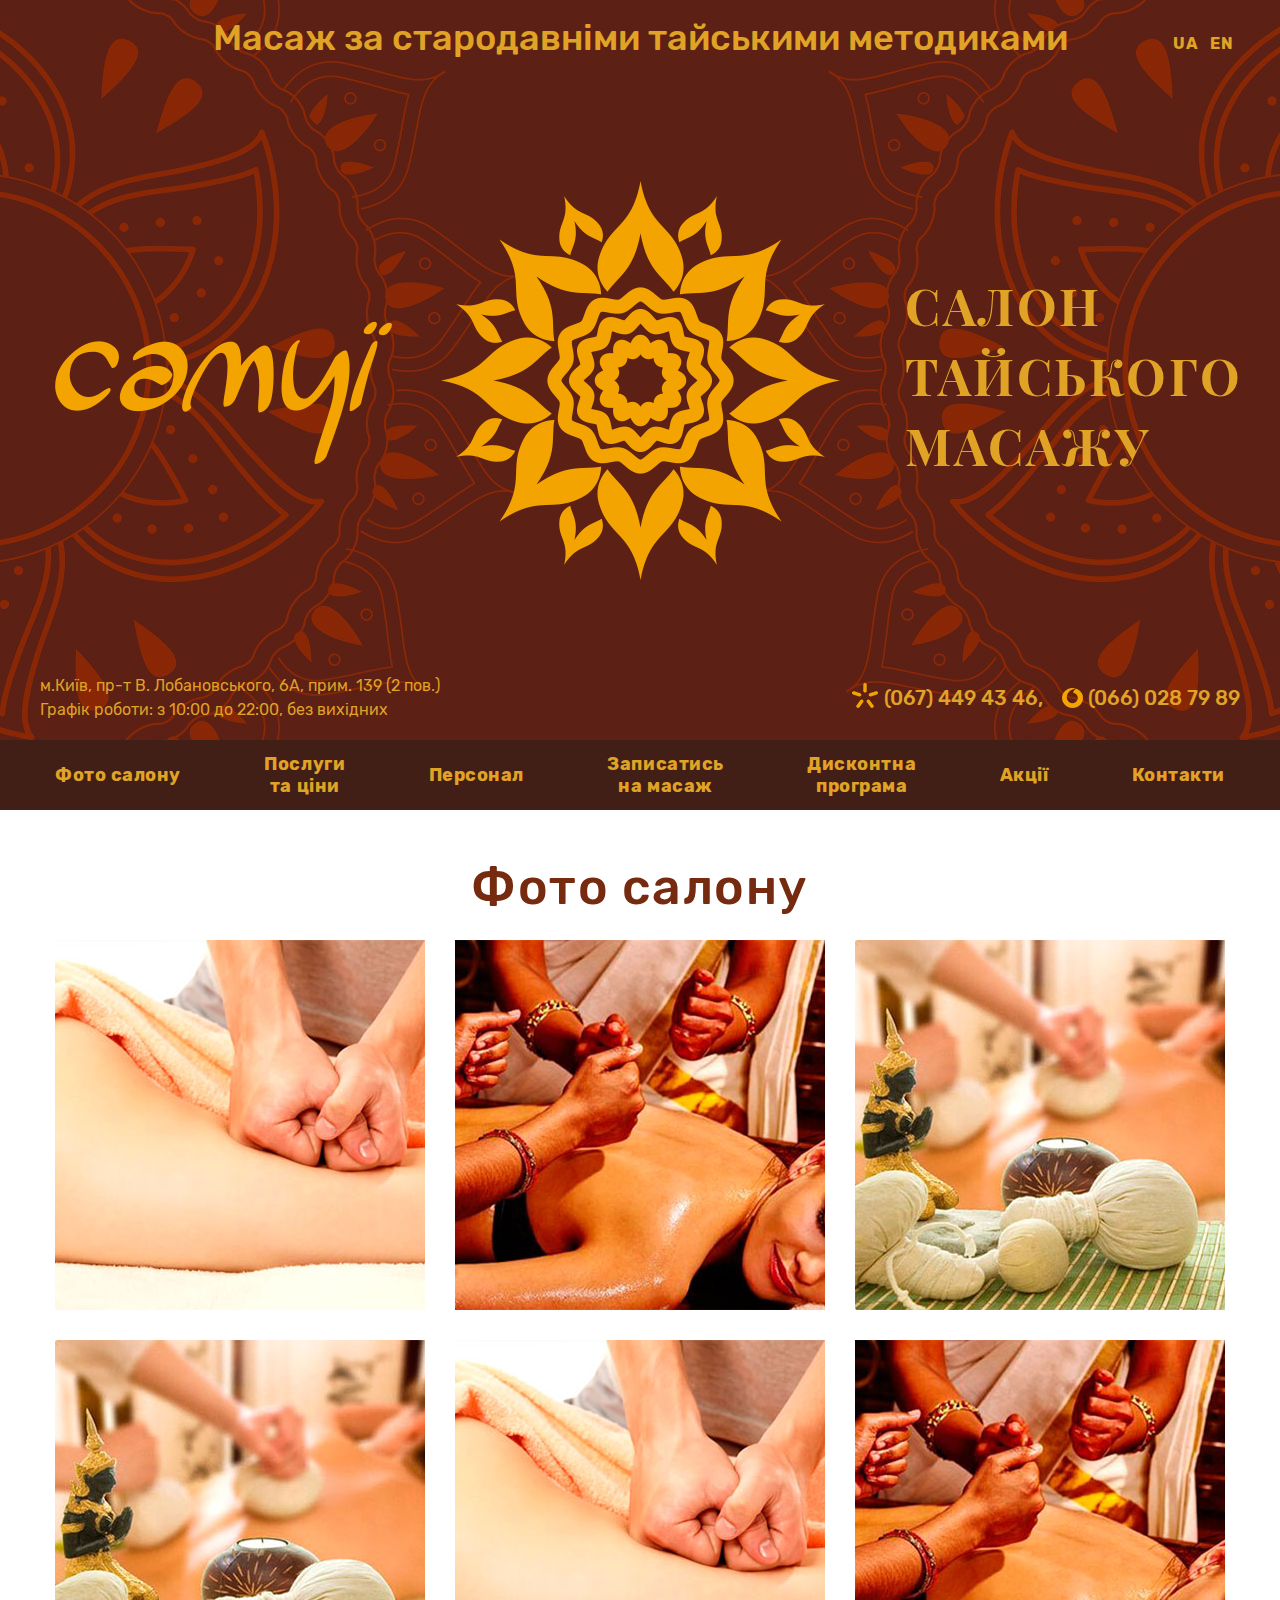
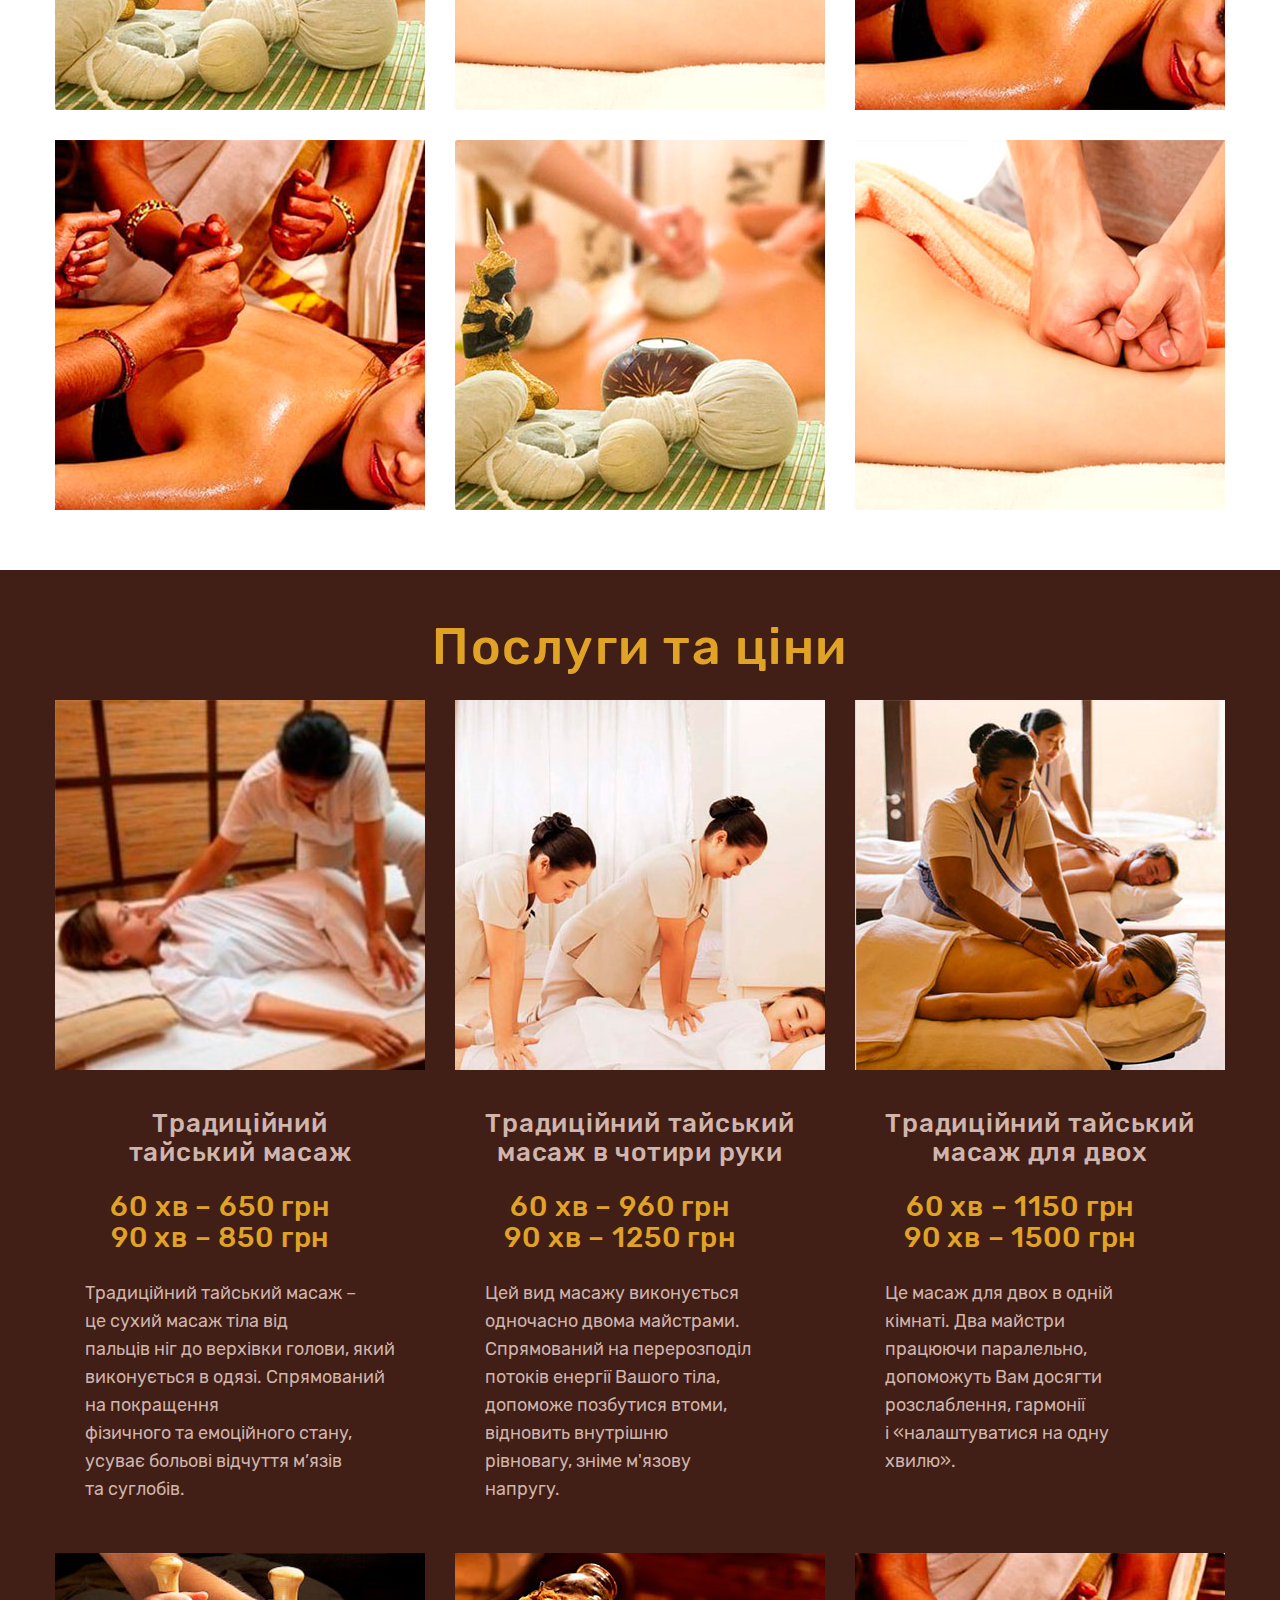
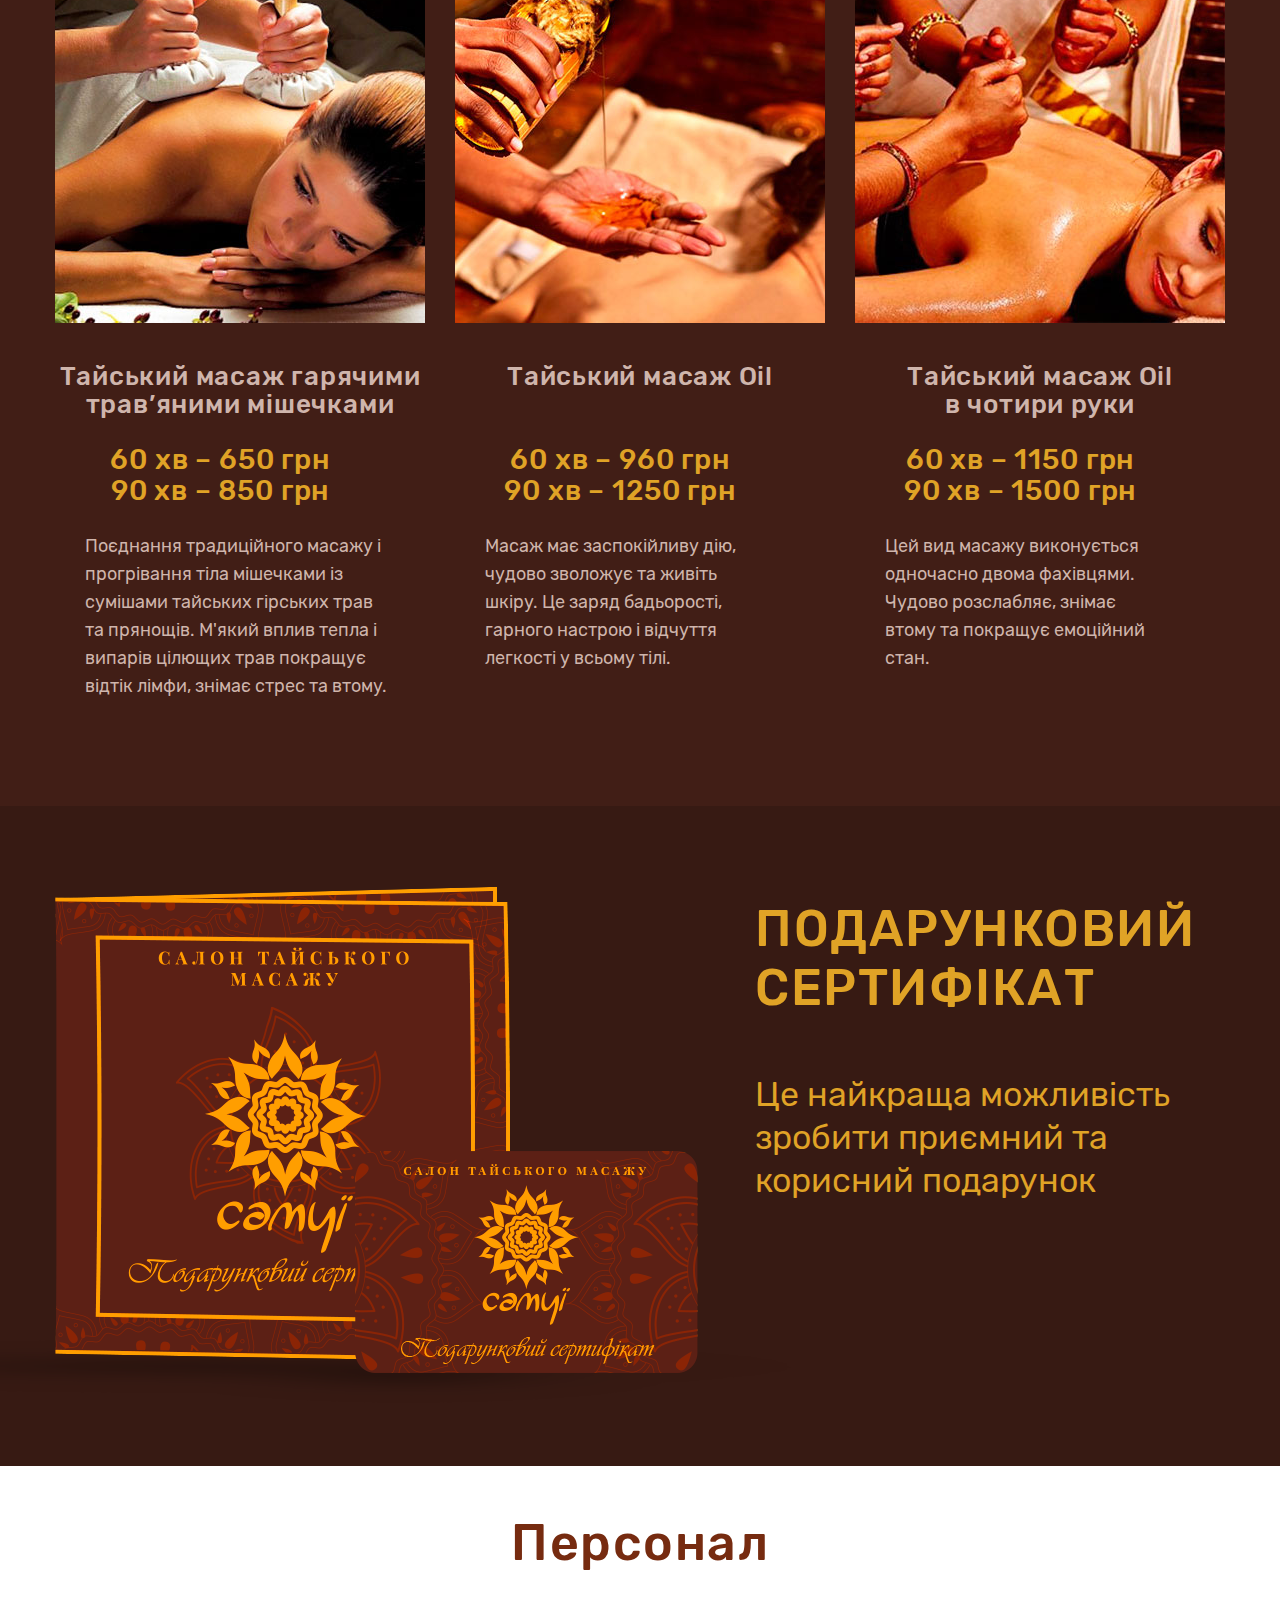
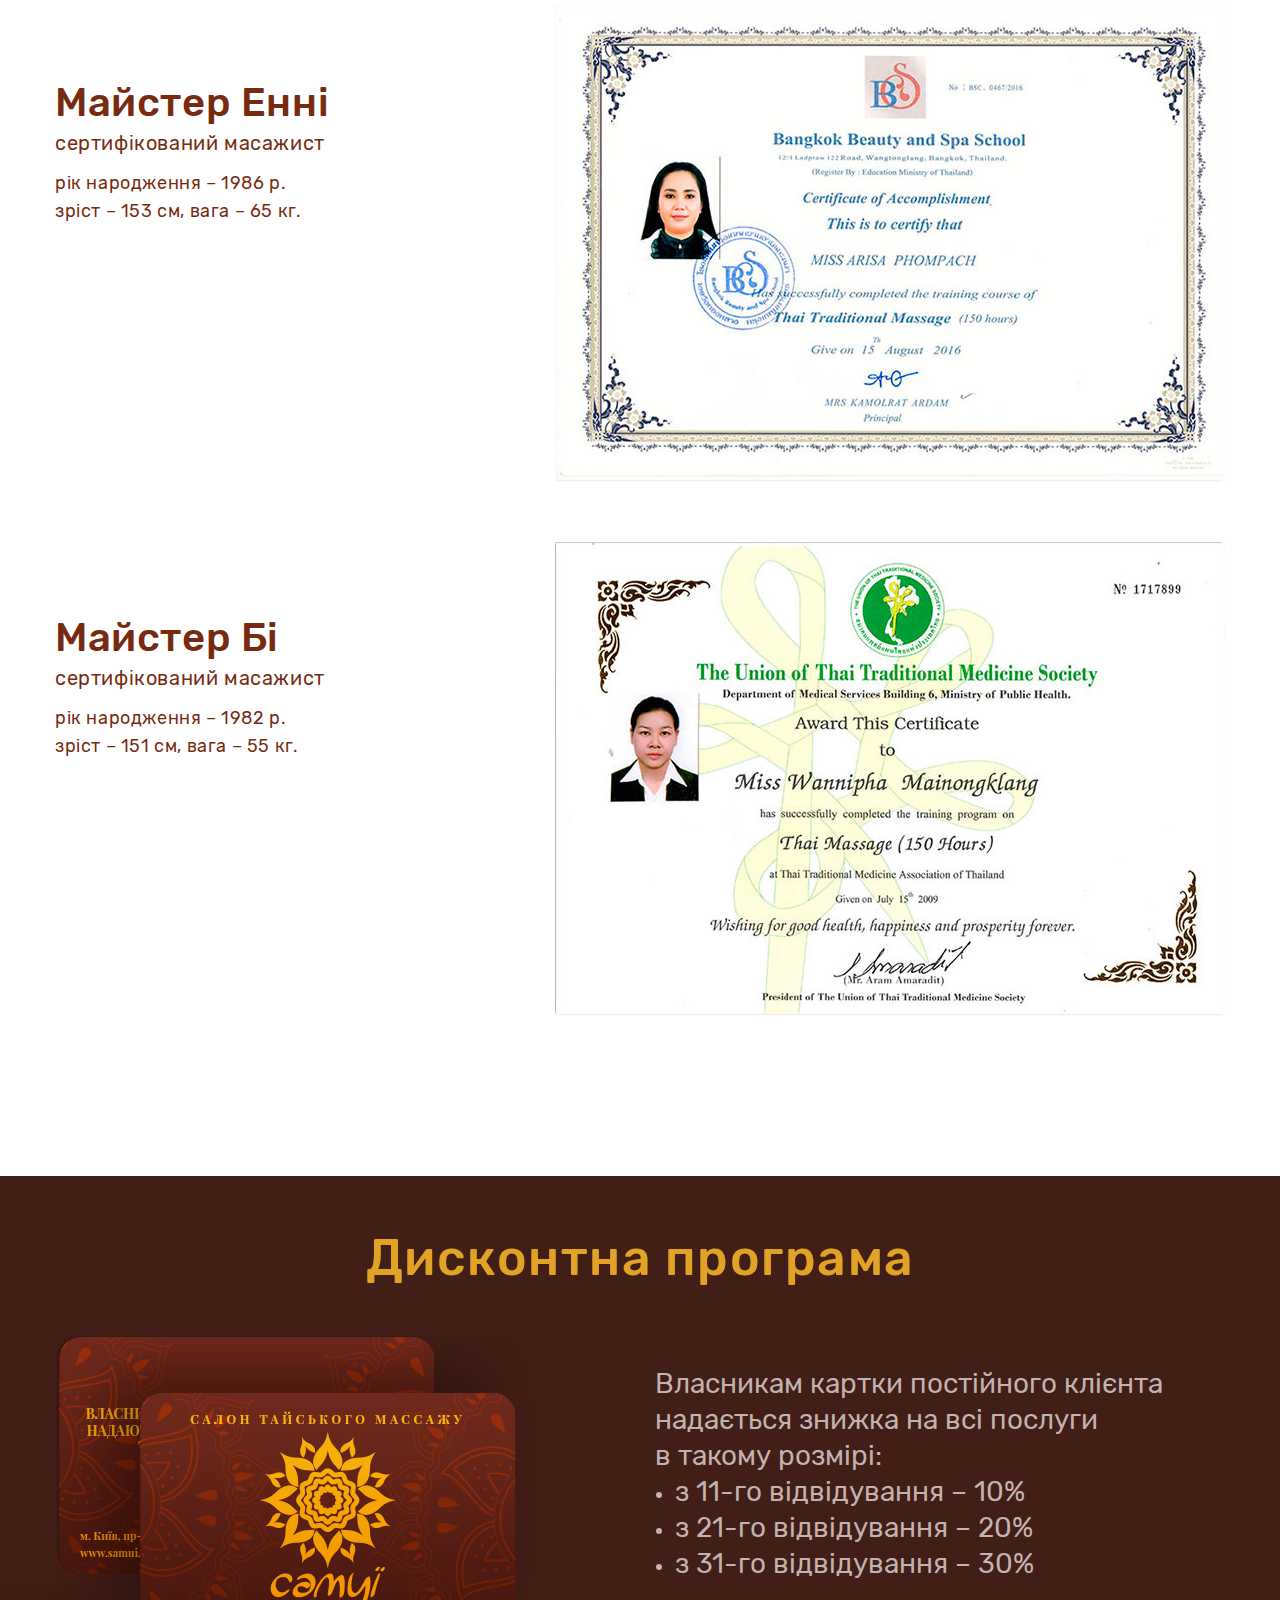
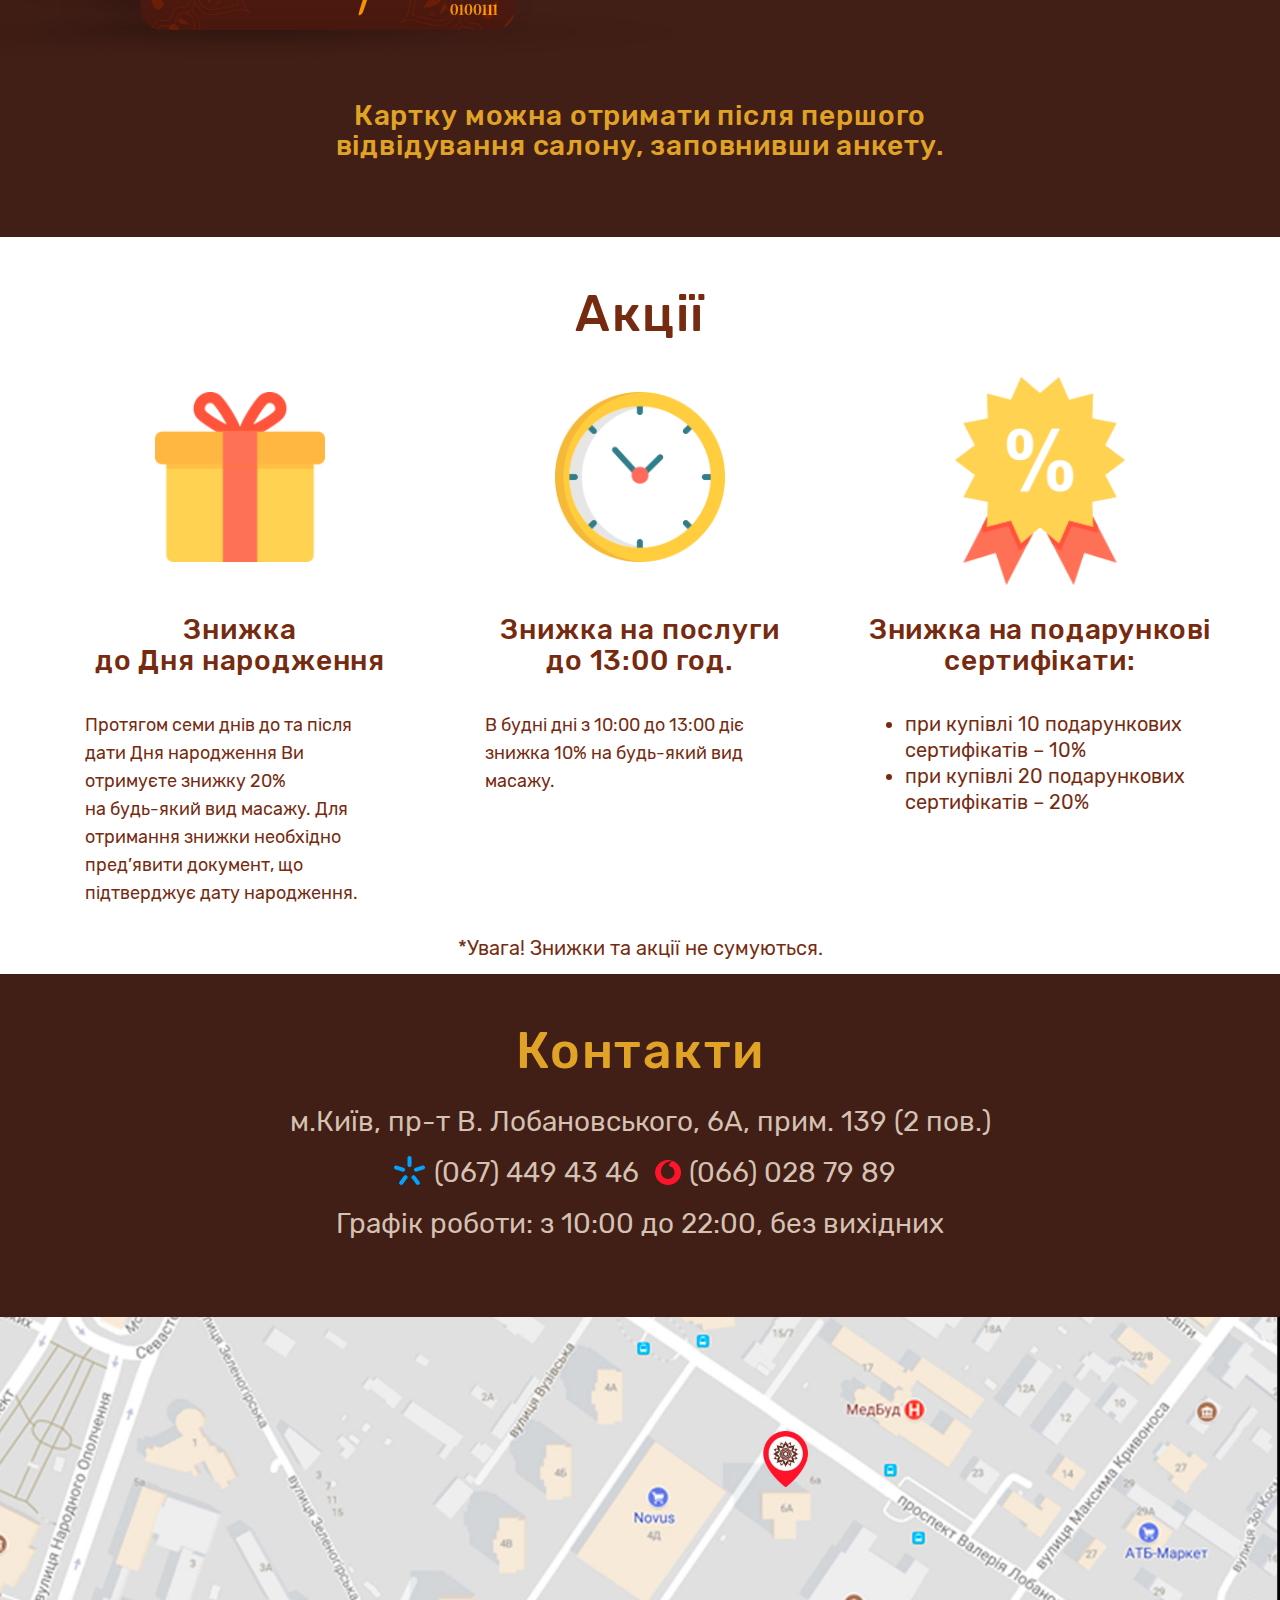
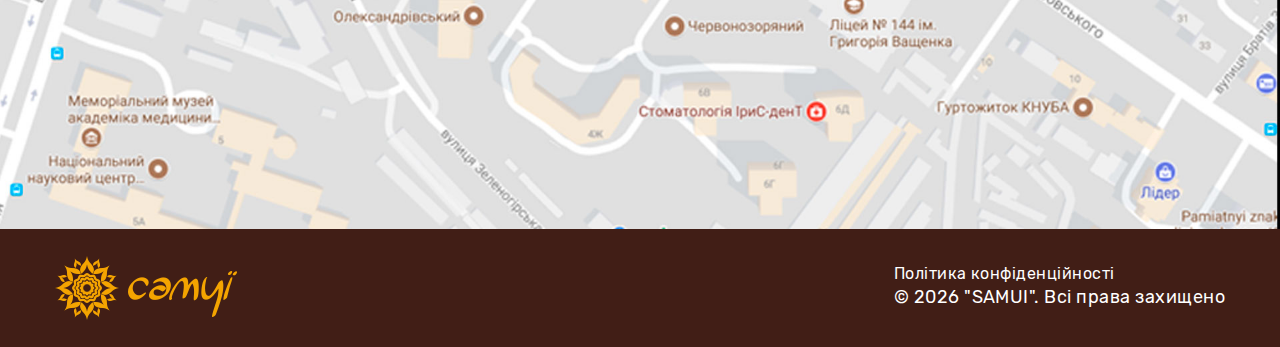
==== index.html @ 75d28532 "first" ====
<!DOCTYPE html>
<html lang="en">
<head>
	<meta charset="utf-8" />
	<title>Project Name</title>
	<meta http-equiv="X-UA-Compatible" content="IE=edge" />
	<meta name="viewport" content="width=device-width, initial-scale=1, maximum-scale=1" />
	<link rel="stylesheet" href="libs/bootstrap/css/bootstrap.min.css">
	<link rel="icon" type="image/ico" href="fav.ico" />
	<link rel="stylesheet" href="css/main.css" />
	<link rel="stylesheet" href="css/media.css" />
	<link rel="stylesheet" href="css/fonts.css" />
	<link rel="stylesheet" href="libs/animate/animate.min.css" />
	<link rel="stylesheet" href="libs/magnific-popup/magnific-popup.css" />
	<link rel="stylesheet" href="libs/slick/slick.css" />
	<link rel="stylesheet" href="libs/slick/slick-theme.css" />
</head>
<body>
	<div class="menu--scrolled">
		<div class="container relative">
			<div class="top_menu">
				<div class="phone">
					<a href="tel:+380674494346">(067) 449 43 46</a>
					<a href="tel:+380660287989">(066) 028 79 89</a>
				</div>
				<div class="top_lang">
					<ul class="lang">
						<li>ua</li>
						<a href="#"><li>en</li></a>
					</ul>
				</div>
				<div class="top_btn">
					<a href="#topFormWrapper" class="popup"><button>Передзвоніть мені</button></a>
				</div>
			</div>
			<div class="menu--scrolled_wrapper">
				<div class="logo">
					<img src="img/logo_menu.png" alt="">
				</div>
				<ul class="menu2">
					<li>Фото <br>салону</li>
					<li>Послуги <br>та ціни</li>
					<li>Персонал</li>
					<li>Записатись <br>на масаж</li>
					<li>Дисконтна <br>програма</li>
					<li>Акції</li>
					<li>Контакти</li>
				</ul>
			</div>	
		</div>
	</div>
	<!-- main -->
	<main>
		<div class="container relative">
			<div class="toggle_btn">
				<span class="sandwich">
					<span class="sw-topper"></span>
					<span class="sw-bottom"></span>
					<span class="sw-footer"></span>
				</span>
			</div>
			<ul class="lang">
				<li>ua</li>
				<a href="#"><li>en</li></a>
			</ul>
			<div class="top_desc">
				Масаж за стародавніми тайськими методиками
			</div>
			<div class="main_content">
				<img src="img/logo.png" alt="">
				<h1>Салон тайського масажу</h1>
			</div>
			<div class="main_contact">
				<div class="adress">
					м.Київ, пр-т В. Лобановського, 6А, прим. 139 (2 пов.) <br>Графік роботи: з 10:00 до 22:00, без вихідних
				</div>
				<div class="phone">
					<a href="tel:+380674494346">(067) 449 43 46</a>,
					<a href="tel:+380660287989">(066) 028 79 89</a>
				</div>
			</div>
		</div>
	</main>
	<!-- main -->

	<div class="menu">
		<div class="container">
			<ul>
				<li>Фото салону</li>
				<li>Послуги <br>та ціни</li>
				<li>Персонал</li>
				<li>Записатись <br>на масаж</li>
				<li>Дисконтна <br>програма</li>
				<li>Акції</li>
				<li>Контакти</li>
			</ul>
		</div>
	</div>


	<section class="gallery">
		<div class="container">
			<h3>Фото салону</h3>
			<div class="gallery_wrapper">
				<img src="img/gallery_1.jpg" alt="">
				<img src="img/gallery_2.jpg" alt="">
				<img src="img/gallery_3.jpg" alt="">
				<img src="img/gallery_3.jpg" alt="">
				<img src="img/gallery_1.jpg" alt="">
				<img src="img/gallery_2.jpg" alt="">
				<img src="img/gallery_2.jpg" alt="">
				<img src="img/gallery_3.jpg" alt="">
				<img src="img/gallery_1.jpg" alt="">
			</div>
		</div>
	</section>

	<section class="price">
		<div class="container">
			<h3 class="yellow">Послуги та ціни</h3>
			<div class="row">
				<div class="col-sm-4">
					<img src="img/price_1.jpg" alt="">
					<h4>Традиційний <br>тайський масаж</h4>
					<h5>60 хв – 650 грн <br>90 хв – 850 грн</h5>
					<p>Традиційний тайський масаж – <br>це сухий масаж тіла від <br>пальців ніг до верхівки голови, який виконується в одязі. Спрямований на покращення <br>фізичного та емоційного стану, <br>усуває больові відчуття м’язів <br>та суглобів.</p>
				</div>
				<div class="col-sm-4">
					<img src="img/price_2.jpg" alt="">
					<h4>Традиційний тайський <br>масаж в чотири руки</h4>
					<h5>60 хв – 960 грн <br>90 хв – 1250 грн</h5>
					<p>Цей вид масажу виконується одночасно двома майстрами. Спрямований на перерозподіл потоків енергії Вашого тіла, допоможе позбутися втоми, відновить внутрішню <br>рівновагу, зніме м'язову <br>напругу.</p>
				</div>
				<div class="col-sm-4">
					<img src="img/price_3.jpg" alt="">
					<h4>Традиційний тайський <br>масаж для двох</h4>
					<h5>60 хв – 1150 грн <br>90 хв – 1500 грн</h5>
					<p>Це масаж для двох в одній <br>кімнаті. Два майстри <br>працюючи паралельно, допоможуть Вам досягти розслаблення, гармонії <br>і «налаштуватися на одну <br>хвилю».</p>
				</div>
			<!-- </div>
			<div class="row"> -->
				<div class="col-sm-4">
					<img src="img/price_4.jpg" alt="">
					<h4>Тайський масаж гарячими <br>трав’яними мішечками</h4>
					<h5>60 хв – 650 грн <br>90 хв – 850 грн</h5>
					<p>Поєднання традиційного масажу і прогрівання тіла мішечками із сумішами тайських гірських трав та прянощів. М'який вплив тепла і випарів цілющих трав покращує відтік лімфи, знімає стрес та втому.</p>
				</div>
				<div class="col-sm-4">
					<img src="img/price_5.jpg" alt="">
					<h4>Тайський масаж Oil <br><span>1</span></h4>
					<h5>60 хв – 960 грн <br>90 хв – 1250 грн</h5>
					<p>Масаж має заспокійливу дію, чудово зволожує та живіть <br>шкіру. Це  заряд бадьорості, <br>гарного настрою і відчуття <br>легкості у всьому тілі.</p>
				</div>
				<div class="col-sm-4">
					<img src="img/price_6.jpg" alt="">
					<h4>Тайський масаж Oil <br>в чотири руки</h4>
					<h5>60 хв – 1150 грн <br>90 хв – 1500 грн</h5>
					<p>Цей вид масажу виконується одночасно двома фахівцями. Чудово розслабляє, знімає <br>втому та покращує емоційний <br>стан.</p>
				</div>
			</div>
		</div>
	</section>
	
	<section class="gift">
		<div class="container">
			<div class="row">
				<div class="col-sm-6 col-md-7 gift_pict">
					<img src="img/gift.png" alt="">
					<img class="shadow" src="img/shadow.png" alt="">
				</div>
				<div class="col-sm-6 col-md-5">
					<h3 class="yellow">Подарунковий <br>сертифікат</h3>
					<p>Це найкраща можливість зробити приємний та корисний подарунок</p>
				</div>
			</div>
		</div>
	</section>

	<section class="personal">
		<div class="container">
			<h3>Персонал</h3>
			<div class="row">
				<div class="col-sm-5 col-md-5">
					<img src="img/personal_1.jpg" alt="">
					<h4>Майстер Енні <br><span>сертифікований масажист</span></h4>
					<p>рік народження – 1986 р. <br>зріст – 153 см, вага – 65 кг.</p>
				</div>
				<div class="col-sm-7 col-md-7 cert">
					<img src="img/personal_cert_1.jpg" alt="">
				</div>
			</div>
			<div class="row">
				<div class="col-sm-5 col-md-5">
					<img src="img/personal_1.jpg" alt="">
					<h4>Майстер Бі <br><span>сертифікований масажист</span></h4>
					<p>рік народження – 1982 р. <br>зріст – 151 см, вага – 55 кг.</p>
				</div>
				<div class="col-sm-7 col-md-7 cert">
					<img src="img/personal_cert_2.jpg" alt="">
				</div>
			</div>
		</div>
	</section>
	
	<section class="discount">
		<div class="container">
			<h3 class="yellow">Дисконтна програма</h3>
			<div class="row">
				<div class="col-sm-6 col-lg-5 col-md-6">
					<img src="img/cert.png" alt="">
					<img src="img/shadow2.png" alt="" class="shadow">
				</div>
				<div class="col-sm-6 col-md-6 col-lg-6 col-lg-offset-1 discount_text">
					<p>Власникам картки постійного клієнта надається знижка на всі послуги <br>в такому розмірі:</p>
					<ul>
						<li><span>з 11-го відвідування – 10%</span></li>
						<li><span>з 21-го відвідування – 20%</span></li>
						<li><span>з 31-го відвідування – 30%</span></li>
					</ul>
				</div>
			</div>
			<h5>Картку можна отримати після першого <br>відвідування салону, заповнивши анкету.</h5>
		</div>
	</section>

	<section class="promo">
		<div class="container">
			<h3>Акції</h3>
			<div class="row">
				<div class="col-sm-4">
					<div class="promo_pict">
						<img src="img/promo_1.png" alt="">
					</div>
					<h4>Знижка <br>до Дня народження</h4>
					<p>Протягом семи днів до та після дати Дня народження Ви отримуєте знижку 20% <br>на будь-який вид масажу. Для отримання знижки необхідно пред’явити документ, що підтверджує дату народження.</p>
				</div>
				<div class="col-sm-4">
					<div class="promo_pict">
						<img src="img/promo_2.png" alt="">
					</div>
					<h4>Знижка на послуги <br>до 13:00 год.</h4>
					<p>В будні дні з 10:00 до 13:00 діє знижка 10% на будь-який вид масажу.</p>
				</div>
				<div class="col-sm-4">
					<div class="promo_pict">
						<img src="img/promo_3.png" alt="">
					</div>
					<h4>Знижка на подарункові <br>сертифікати:</h4>
					<ul>
						<li><span>при купівлі 10 подарункових сертифікатів – 10%</span></li>
						<li><span>при купівлі 20 подарункових сертифікатів – 20%</span></li>
					</ul>
				</div>
			</div>
			<h5>*Увага! Знижки та акції не сумуються.</h5>
		</div>
	</section>

	<section class="contact">
		<div class="container">
			<h3 class="yellow">Контакти</h3>
			<p>м.Київ, пр-т В. Лобановського, 6А, прим. 139 (2 пов.)</p>
			<p><a href="tel:+380674494346">(067) 449 43 46</a><a href="tel:+380660287989">(066) 028 79 89</a></p>
			<p>Графік роботи: з 10:00 до 22:00, без вихідних</p>
		</div>
	</section>

	<section class="map">
		<img src="img/map.jpg" alt="">
	</section>

	<footer>
		<div class="container">
			<div class="footer_wrapper">
				<img src="img/logo_footer.png" alt="">
				<div class="policy">
					<a class="popup" href="#politics">Політика конфіденційності</a>
					<p>&copy; <script type="text/javascript">var mdate = new Date(); document.write(mdate.getFullYear());</script> "SAMUI". Всі права захищено</p>
				</div>
			</div>
		</div>
	</footer>
	<div class="hidden">
		<div class="politics" id="politics">
			<h3>Политика конфиденциальности</h3>
			<div class="politics_text">
				<p>
				Ваша конфиденциальность очень важна для нас. Мы хотим, чтобы Ваша работа в Интернет по возможности была максимально приятной и полезной, и Вы совершенно спокойно использовали широчайший спектр информации, инструментов и возможностей, которые предлагает Интернет.<br><br>
				Личная информация Членов, собранная при регистрации (или в любое другое время) преимущественно используется для подготовки Продуктов или Услуг в соответствии с Вашими потребностями. Ваша информация не будет передана или продана третьим сторонам. Однако мы можем частично раскрывать личную информацию в особых случаях, описанных в «Согласии с рассылкой»<br><br>
				<b>Какие данные собираются на сайте</b><br>
				При добровольной регистрации на получение рассылки «Инсайдер интернет предпринимателя» вы отправляете свое Имя и E-mail через форму регистрации.<br><br>
				<b>С какой целью собираются эти данные</b><br>
				Имя используется для обращения лично к вам, а ваш e-mail для отправки вам писем рассылок, новостей тренинга, полезных материалов, коммерческих предложений.<br>
				Ваши имя и e-mail не передаются третьим лицам, ни при каких условиях кроме случаев, связанных с исполнением требований законодательства. Ваше имя и e-mail на защищенных серверах сервиса getresponse.com и используются в соответствии с его политикой конфиденциальности.<br><br>
				Вы можете отказаться от получения писем рассылки и удалить из базы данных свои контактные данные в любой момент, кликнув на ссылку для отписки, присутствующую в каждом письме.<br><br>
				<b>Как эти данные используются</b><br>
				На сайте www.site.com используются куки (Cookies) и данные о посетителях сервиса Google Analytics.<br><br>
				При помощи этих данных собирается информация о действиях посетителей на сайте с целью улучшения его содержания, улучшения функциональных возможностей сайта и, как следствие, создания качественного контента и сервисов для посетителей.<br><br>
				Вы можете в любой момент изменить настройки своего браузера так, чтобы браузер блокировал все файлы cookie или оповещал об отправке этих файлов. Учтите при этом, что некоторые функции и сервисы не смогут работать должным образом.<br><br>
				<b> Как эти данные защищаются</b><br>
				Для защиты Вашей личной информации мы используем разнообразные административные, управленческие и технические меры безопасности. Наша Компания придерживается различных международных стандартов контроля, направленных на операции с личной информацией, которые включают определенные меры контроля по защите информации, собранной в Интернет.<br><br>
				Наших сотрудников обучают понимать и выполнять эти меры контроля, они ознакомлены с нашим Уведомлением о конфиденциальности, нормами и инструкциями.<br><br>
				Тем не менее, несмотря на то, что мы стремимся обезопасить Вашу личную информацию, Вы тоже должны принимать меры, чтобы защитить ее.<br><br>
				Мы настоятельно рекомендуем Вам принимать все возможные меры предосторожности во время пребывания в Интернете. Организованные нами услуги и веб-сайты предусматривают меры по защите от утечки, несанкционированного использования и изменения информации, которую мы контролируем. Несмотря на то, что мы делаем все возможное, чтобы обеспечить целостность и безопасность своей сети и систем, мы не можем гарантировать, что наши меры безопасности предотвратят незаконный доступ к этой информации хакеров сторонних организаций.<br><br>
				В случае изменения данной политики конфиденциальности вы сможете прочитать об этих изменениях на этой странице или, в особых случаях, получить уведомление на свой e-mail.<br><br>
				Для связи с администратором сайта по любым вопросам вы можете написать письмо на e-mail: test@gmail.com
			</p>
			</div>
		</div>
	</div>
	<div class="hidden">
		<div class="form_wrapper" id="topFormWrapper">
			<h6>Заполните форму,</h6>
			<p>чтобы оставить заявку <br>для подбора компрессора и получить сертификат на сумму до 20 000 грн</p>
			<form method="post" class="form" id="topForm" action="mail.php">
				<input type="hidden" name="whatform" value="Форма - Задать вопрос специалисту" />
				<input type="text" name="name" placeholder="Ваше имя" />
				<input type="tel" name="phone" class="phone" placeholder="Ваш телефон" />
				<input type="email" name="email" placeholder="Ваш e-mail" />
				<button class="main_btn">Перезвоните мне</button>
			</form>
		</div>
	</div>
	<!--[if lt IE 9]>
	<script src="libs/html5shiv/es5-shim.min.js"></script>
	<script src="libs/html5shiv/html5shiv.min.js"></script>
	<script src="libs/html5shiv/html5shiv-printshiv.min.js"></script>
	<script src="libs/respond/respond.min.js"></script>
	<![endif]-->

	<script src="libs/jquery/jquery-2.1.4.min.js"></script>
	<script src="libs/jquery-ui/jquery-ui.min.js"></script>
	<script src="libs/bootstrap/js/bootstrap.min.js"></script>
	<script src="libs/magnific-popup/jquery.magnific-popup.min.js"></script>
	<script src="libs/slick/slick.min.js"></script>
	<script src="libs/maskedinput/jquery.maskedinput.min.js"></script>
	<script src="libs/validation/jquery.validate.min.js"></script>
	<script src="libs/animate/wow.min.js"></script>
	<script>
		new WOW().init();
	</script>
	<script src="js/common.js"></script>
	
</body>
</html>
---- css/main.css ----
body {
	font: 2rem "Rubik", sans-serif;
	min-width: 320px;
	font-weight: normal;
	position: relative;
	max-width: 1920px;
	margin: 0 auto;
	overflow-x: hidden;
}
img {
	height: auto;
}
p {
	font-size: 1.8rem;
	line-height: 2.8rem;
	margin: 0;
}
.dot {
	position: relative;
	z-index: 300;
}
.mfp-counter {
	display: none;
}
.slick-active .dot {
	
}
.next, .prev {
	position: absolute;
	width: 70px;
	height: 9px;
	z-index: 300;
	cursor: pointer;
	bottom: -10px;
}
.next {
	background-image: url("../img/next.png");
}
.next:hover {
	background-image: url("../img/next_hover.png");
}
.prev {
	background-image: url("../img/prev.png");
}
.prev:hover {
	background-image: url("../img/prev_hover.png");
}
.slider_wrapper {
	position: relative;
}
.slider_wrapper:after, .slider:after {
	content: "";
	display: table;
	clear: both;
}
.toggle_btn {
	display: none;
	height: 30px;
	width: 30px;
	position: fixed;
	z-index: 200;
	top: 15px;
	right: 15px;
	left: auto;
	background-color: #e0a326;
	-webkit-border-radius: 3px;
	-moz-border-radius: 3px;
	-ms-border-radius: 3px;
	-o-border-radius: 3px;
	border-radius: 3px;
}
.toggle_btn .sandwich {
	width: 30px;
  height: 30px;
  position: absolute;
  top: 0;
  bottom: 0;
  left: 0;
  right: 0;
  margin: auto;
}
.toggle_btn .sandwich span {
	height: 2px;
    width: 24px;
    position: relative;
    border-radius: 2px;
    left: 3px;
    background-color: #371a13;
    display: block;
}
.toggle_btn .sandwich span.sw-topper {
	top: 6px;
    transition: transform 0.3s, top 0.2s;
}
.toggle_btn .sandwich span.sw-bottom {
	top: 12px;
    transition: transform 0.3s, top 0.2s;
    transition-delay: 0.1s, 0s;
}
.toggle_btn .sandwich span.sw-footer {
	top: 18px;
    transition: all 0.5s;
    transition-delay: 0.1s;
}
.toggle_btn .sandwich.active .sw-topper {
	top: 15px;
	-moz-transform: rotate(-45deg);
	transform: rotate(-45deg);
}
.toggle_btn .sandwich.active .sw-bottom {
	top: 13px;
	-moz-transform: rotate(45deg);
	transform: rotate(45deg);
}
.toggle_btn .sandwich.active .sw-footer {
	opacity: 0;
	top: 0;
	transform: rotate(180deg);
}
.relative {
	position: relative;
}
button {
	border: none;
	background: none;
}
button, button:focus, button:hover, input, .thumbnail, .slick-slide, img, ul, li, a, a:focus, a:hover, div, div:focus textarea, textarea:focus {
	outline: none;
	text-decoration: none;
	color: inherit;
}
.politics {
	background-color: #fff;
}
.politics p {
	font-size: 18px;
	color: #000;
}
.politics_text {
	padding: 20px 40px;
}
.politics h3 {
	background: #1782ab;
	font-size: 24px;
	color: #fff;
	text-transform: uppercase;
	text-align: center;
	padding: 20px 0;
	margin: 0;
}
@media only screen and (max-width : 767px) {
	.politics h3 {
		font-size: 23px;
	}
}
section {
	padding-top: 5rem;
	position: relative;
	background-repeat: no-repeat;
	background-position: center top;
}
section h6 {
	font-weight: bold;
	font-size: 24px;
}
section h4 {
	font-size: 2.6rem;
}
section h3 {
	font-size: 5rem;
	font-weight: 500;
	letter-spacing: .03em;
	text-align: center;
	margin-top: 0;
	margin-bottom: 2.5rem;
	color: #762b10;
}
section h3.yellow {
	color: #e0a326;
}
ul {
	list-style-type: none;
	padding: 0;
}
.thanks_body {
	background-image: -webkit-linear-gradient(to bottom right, #ffb206, #6eb016);
	background-image: -moz-linear-gradient(to bottom right, #ffb206, #6eb016);
	background-image: -ms-linear-gradient(to bottom right, #ffb206, #6eb016);
	background-image: linear-gradient(to bottom right, #ffb206, #6eb016);
	background-repeat: no-repeat;
	background-position-x: center;
	margin: 0;
	height: 100%;
	color: #fff;
	display: table;
	width: 100%;
	text-align: center;
}
.thanks_body h4 {
	font-size: 36px;
	margin-top: 0;
}
.thanks_body p {
	font-size: 24px;
	margin-bottom: 0;
}
.thanks_page {
	display: table-cell;
	vertical-align: middle;
}
footer {
	background-color: #411e16;
	color: #fff;
}
footer .footer_wrapper {
	height: 118px;
	display: -webkit-box;
	display: -moz-box;
	display: -ms-flexbox;
	display: -webkit-flex;
	display: flex;
	-webkit-box-pack: space-between;
	-webkit-justify-content: space-between;
	-ms-flex-pack: space-between;
	justify-content: space-between;
	-webkit-box-align: center;
	-webkit-flex-align: center;
	-ms-flex-align: center;
	-webkit-align-items: center;
	align-items: center;
	font-size: 1.6rem;
	letter-spacing: .03em;
}
.form_wrapper {
	margin: auto;
	text-align: center;
	position: relative;
}
.form_wrapper h6 {

}
.form_wrapper p {
	
}
label.error {
	color: red;
}
.form input::-webkit-input-placeholder {
	
}
.form input::-moz-placeholder {
	
}
.form input:-ms-input-placeholder {
	
}
.form input:-moz-placeholder {
	
}
.form textarea::-webkit-input-placeholder {
	
}
.form textarea::-moz-placeholder {
	
}
.form textarea:-ms-input-placeholder {
	
}
.form textarea:-moz-placeholder {
	
}
.form input {
	width: 100%;
	-webkit-border-radius: 4px;
	-ms-border-radius: 4px;
	-moz-border-radius: 4px;
	-o-border-radius: 4px;
	border-radius: 4px;
	margin-top: 20px;
	color: #000;
}
.form button {
	width: 100%;
	max-width: 370px;
}
.btn_main {
	height: 60px;
	border: solid 2px #000;
	width: 100%;
	max-width: 370px;
	font-size: 13px;
	color: #000;
	-webkit-transition: all .3s;
	-moz-transition: all .3s;
	-ms-transition: all .3s;
	transition: all .3s;
}
.btn_main:hover {
	color: #fff;
	background-color: #000;
}
.top_desc {
	font-size: 3.6rem;
	line-height: 4.6rem;
	font-weight: 500;
	text-align: center;
}
h1{
	font: 5rem "PlayfairDisplay", sans-serif;
	line-height: 7rem;
	letter-spacing: .05em;
	font-weight: bold;
	text-transform: uppercase;
	position: relative;
	padding-top: 9rem;
	left: 65px;
}
main {
	background-image: url("../img/main.jpg");
	color: #e0a326;
	height: 740px;
	background-repeat: no-repeat;
	background-position: center top;
	padding-top: 15px;
}
main .container {
	height: 100%;
}
.main_content {
	margin-top: 12rem;
}
.main_contact {
	position: absolute;
	width: 100%;
	bottom: 0;
	left: 0;
	padding-bottom: 1.8rem;
	display: -webkit-box;
	display: -moz-box;
	display: -ms-flexbox;
	display: -webkit-flex;
	display: flex;
	-webkit-box-pack: space-between;
	-webkit-justify-content: space-between;
	-ms-flex-pack: space-between;
	justify-content: space-between;
	-webkit-box-align: center;
	-webkit-flex-align: center;
	-ms-flex-align: center;
	-webkit-align-items: center;
	align-items: center;
}
.main_contact .phone {
	font-weight: 500;
	font-size: 2rem;
}
.main_contact .adress {
	font-size: 1.6rem;
	line-height: 2.4rem;
}
.main_contact .phone a {
	margin-left: 4rem;
	position: relative;
}
.main_contact .phone a:before {
	content: "";
	position: absolute;
	left: -32px;
}
.main_contact .phone a:first-of-type:before {
	width: 26px;
	height: 25px;
	background-image: url("../img/phone1_icon.png");
	top: -3px;
}
.main_contact .phone a:last-of-type:before {
	width: 21px;
	height: 20px;
	background-image: url("../img/phone2_icon.png");
	left: -26px;
	top: 2px;
}
.main_content img {
	float: left;
}
.main_content:after {
	display: table;
	clear: both;
	content: "";
}
.lang {
	position: absolute;
	right: 0;
	top: 15px;
}
.lang li {
	text-transform: uppercase;
	display: inline-block;
	margin-right: 5px;
	font-size: 16px;
	letter-spacing: .1em;
	font-weight: bold;
}
.menu {
	background-color: #411e16;
	height: 70px;
	color: #e0a326;
}
.menu--scrolled {
	position: fixed;
	border-bottom: 2px solid #e0a326;
	z-index: 200;
	background-color: #411e16;
	color: #e0a326;
	top: 0;
	left: 0;
	width: 100%;
	display: none;
	-webkit-box-shadow: 0 5px 12px rgba(0,0,0,.5);
	-moz-box-shadow: 0 5px 12px rgba(0,0,0,.5);
	-ms-box-shadow: 0 5px 12px rgba(0,0,0,.5);
	box-shadow: 0 5px 12px rgba(0,0,0,.5);
}
.logo {
	width: 16.66666667%;
}
.logo img {
	position: relative;
	top: 5px;
}
.top_menu {
	position: absolute;
	right: 0;
	top: 20px;
}
.top_menu div {
	float: left;
}
.top_menu .lang {
	position: static;
	margin-left: 2.5rem;
}
.top_menu .phone a {
	margin-left: 7rem;
}
.top_menu .top_btn {
	margin-left: 3rem;
}
.top_menu .phone {
	font-weight: 500;
	font-size: 2rem;
}
.top_menu .phone a {
	position: relative;
}
.top_menu .phone a:before {
	content: "";
	position: absolute;
	left: -35px;
}
.top_menu .phone a:first-of-type:before {
	width: 26px;
	height: 25px;
	background-image: url("../img/phone1_icon.png");
	top: -3px;
}
.top_menu .phone a:last-of-type:before {
	width: 21px;
	height: 20px;
	background-image: url("../img/phone2_icon.png");
	left: -30px;
	top: 2px;
}
.top_btn button {
	width: 170px;
	color: #762b10;
	height: 32px;
	-webkit-border-radius: 3px;
	-moz-border-radius: 3px;
	border-radius: 3px;
	background-color: #c78f23;
	font-size: 14px;
	letter-spacing: .03em;
	font-weight: 500;
	position: relative;
	top: -5px;
}
.menu--scrolled_wrapper {
	height: 160px;
	display: -webkit-box;
	display: -moz-box;
	display: -ms-flexbox;
	display: -webkit-flex;
	display: flex;
	-webkit-box-pack: space-between;
	-webkit-justify-content: space-between;
	-ms-flex-pack: space-between;
	justify-content: space-between;
	-webkit-box-align: flex-end;
	-webkit-flex-align: flex-end;
	-ms-flex-align: flex-end;
	-webkit-align-items: flex-end;
	align-items: flex-end;
	padding-bottom: 15px;
}
.menu--scrolled_wrapper ul.menu2 {
	display: -webkit-box;
	display: -moz-box;
	display: -ms-flexbox;
	display: -webkit-flex;
	display: flex;
	-webkit-box-pack: space-between;
	-webkit-justify-content: space-between;
	-ms-flex-pack: space-between;
	justify-content: space-between;
	-webkit-box-align: center;
	-webkit-flex-align: center;
	-ms-flex-align: center;
	-webkit-align-items: center;
	align-items: center;
	margin: 0;
	font-size: 1.8rem;
	font-weight: bold;
	width: 83.33333333%;
	padding-left: 30px;
}
.menu--scrolled_wrapper ul.menu2 li {
	text-align: center;
	font-size: 1.6rem;
	font-weight: 500;
	letter-spacing: .03em;
}
/*.menu--scrolled .logo {
	float: left;
}
.menu--scrolled .right_menu {
	float: right;
	width: 100%;
}*/
.menu ul {
	display: -webkit-box;
	display: -moz-box;
	display: -ms-flexbox;
	display: -webkit-flex;
	display: flex;
	-webkit-box-pack: space-between;
	-webkit-justify-content: space-between;
	-ms-flex-pack: space-between;
	justify-content: space-between;
	-webkit-box-align: center;
	-webkit-flex-align: center;
	-ms-flex-align: center;
	-webkit-align-items: center;
	align-items: center;
	font-size: 1.8rem;
	font-weight: bold;
	height: 100%;
}
.menu ul li {
	letter-spacing: .03em;
	text-align: center;
}
.menu .container {
	height: 100%;
}
.gallery {
	padding-bottom: 6rem;
}
.gallery_wrapper {
	display: -ms-grid;
	display: grid;
	grid-template-columns: 1fr 1fr 1fr;
	grid-gap: 30px;
}
.gallery_wrapper img {
	max-width: 370px;
	max-height: 370px;
	-webkit-transition: transform .3s;
	-moz-transition: transform .3s;
	-ms-transition: transform .3s;
	transition: transform .3s;
}
.gallery_wrapper img:hover {
	-webkit-transform: scale(1.5);
	-moz-transform: scale(1.5);
	-ms-transform: scale(1.5);
	transform: scale(1.5);
	-webkit-box-shadow: 0px 0px 12px rgba(0,0,0,.7);
	-moz-box-shadow: 0px 0px 12px rgba(0,0,0,.7);
	-ms-box-shadow: 0px 0px 12px rgba(0,0,0,.7);
	box-shadow: 0px 0px 12px rgba(0,0,0,.7);
	-webkit-border-radius: 3px;
	-moz-border-radius: 3px;
	-ms-border-radius: 3px;
	border-radius: 3px;
	border: 1px solid #fff;
}
.price {
	background-color: #411e16;
}
.price img {
	width: 100%;
	max-width: 370px;
}
.price h4 {
	color: #cfb5ac;
	text-align: center;
	font-weight: 500;
	letter-spacing: .03em;
	margin: 4rem 0 2.5rem;
}
.price p {
	color: #cfb5ac;
	padding: 0 3rem;
	margin: 0;
	height: 224px;
}
.price h5 {
	color: #e0a326;
	letter-spacing: .03em;
	font-size: 2.8rem;
	font-weight: 500;
	text-align: center;
	padding-right: 4rem;
	margin-bottom: 2.5rem;
}
.price h4 span {
	opacity: 0;
}
.price .col-sm-4 {
	margin-bottom: 5rem;
}
.gift {
	background-color: #371a13;
	background-image: url("../img/gift_bg.png");
	padding: 8rem 0 9.3rem;
}
.gift img {
	position: relative;
	z-index: 1;
}
.gift img.shadow {
	position: absolute;
	bottom: -30px;
	z-index: 0;
	left: -450px;
}
.gift h3 {
	line-height: 5.9rem;
	text-transform: uppercase;
	text-align: left;
	margin-top: 1.4rem;
	margin-bottom: 5.5rem;
}
.gift p {
	line-height: 4.3rem;
	font-size: 3.4rem;
	color: #e0a326;
}
.personal {
	color: #762b10;
	letter-spacing: .03em;
	padding-bottom: 10rem;
}
.personal .row {
	margin-bottom: 6rem;
}
.personal .cert img {
	width: 100%;
	max-width: 670px;
}
.personal h3 {
	margin-bottom: 3.6rem;
}
.personal h4 {
	font-size: 4rem;
	margin-top: 5rem;
	margin-bottom: 0;
}
.personal h4 span {
	font-size: 2rem;
	line-height: 3.2rem;
	font-weight: normal;
	position: relative;
	top: -10px;
}
.discount h3 {
	margin-bottom: 5rem;
}
.discount p, .discount ul li span {
	color: #c2b3b0;
	font-size: 2.8rem;
	line-height: 3.6rem;
}
.discount ul li {
	font-size: 20px;
	color: #c2b3b0;
}
.discount ul {
	list-style-type: disc;
	padding-left: 20px;
}
.discount p {
	margin-top: 3rem;
}
.discount {
	background-color: #411e16;
	padding-top: 5.5rem;
	padding-bottom: 7.5rem;
}
.discount img {
	position: relative;
	z-index: 1;
}
.discount img.shadow {
	position: absolute;
	bottom: -28px;
	z-index: 0;
	left: -220px;
}
.discount h5 {
	color: #e0a326;
	letter-spacing: .03em;
	font-size: 2.8rem;
	font-weight: 500;
	text-align: center;
	margin-top: 7rem;
	margin-bottom: 0;
}
.promo {
	color: #762b10;
}
.promo {
	background-image: url("../img/promo_bg.jpg");
}
.promo h3 {
	margin-bottom: 5rem;
}
.promo img {
	width: 100%;
	max-width: 170px;
	display: block;
	margin: 0 auto;
}
.promo h4 {
	text-align: center;
	font-weight: 500;
	letter-spacing: .03em;
	margin: 1.5rem 0 3.4rem;
	font-size: 2.8rem;
}
.promo h5 {
	font-size: 2rem;
	margin: 3rem 0 1.5rem;
	font-weight: normal;
	text-align: center;
}
.promo_pict {
	height: 208px;
}
.promo p {
	padding: 0 3rem;
	margin: 0;
}
.promo ul li {
	font-size: 20px;
}
.promo ul li span {
	margin: 0;
	line-height: 2.6rem;
}
.promo ul {
	list-style-type: disc;
	padding-left: 20px;
	padding: 0 3rem 0 5rem;
}
.promo .col-sm-4:last-of-type img {
	position: relative;
	top: -15px;
}
.contact {
	text-align: center;
	background-color: #411e16;
	padding: 5rem 0 6rem;
}
.contact p {
	color: #d5c2b3;
	font-size: 2.8rem;
	line-height: 3.6rem;
	margin-bottom: 1.5rem;
}
.contact p a {
	position: relative;
	margin-left: 5rem;
}
.contact a:before {
	content: "";
	position: absolute;
	left: -40px;
}
.contact a:first-of-type:before {
	width: 31px;
	height: 29px;
	background-image: url("../img/phone4_icon.png");
	top: 0;
}
.contact a:last-of-type:before {
	width: 26px;
	height: 25px;
	background-image: url("../img/phone3_icon.png");
	left: -34px;
	top: 4px;
}
.map {
	padding: 0;
}
.map img {
	display: block;
	width: 100%;
}
---- css/media.css ----
/*==========  Desktop First Method  ==========*/

/* Large Devices, Wide Screens */
@media only screen and (max-width : 1199px) {
	html {
		font-size: 9px;
	}
	.main_content img {
		max-width: 600px;
	}
	h1 {
		left: 30px;
		padding-top: 6rem;
	}
	.gallery_wrapper img {
		width: 290px;
	}
	.price br {
		display: none!important;
	}
	.price h4 {
		font-size: 2rem;
	}
	.price h4 span {
		display: block;
	}
	.gift img {
		width: 100%;
	}
	.discount img {
		width: 100%;
	}
	.gift img.shadow,
	.discount img.shadow {
		display: none;
	}
	.discount p, .discount ul li span {
		font-size: 2.4rem;
	}
	.promo ul li span {
		font-size: 2rem;
	}
	.promo h4 {
		font-size: 2.2rem;
	}
}

/* Medium Devices, Desktops */
@media only screen and (max-width : 991px) {
	html {
		font-size: 8px;
	}
	p {
		margin-left: auto;
		margin-right: auto;
		max-width: 500px;
	}
	/*section {
		padding: 60px 0;
	}*/
	.lang {
		text-align: center;
		top: 60px;
		left: 0;
		margin: auto;
	}
	main {
		height: 540px;
	}
	.main_content {
		margin-top: 16rem;
	}
	.main_content img {
		max-width: 400px;
	}
	h1 {
		padding-top: 2rem;
	}
	.gallery_wrapper img {
		width: 220px;
	}
	.price h5 {
		padding: 0;
	}
	.price h4 {
		font-size: 1.8rem;
	}
	.price p {
		padding: 0;
	}
	.promo p {
		padding: 0;
		height: 180px;
	}
	.promo ul {
		padding: 0 0 0 20px;
	}
	.contact p {
		max-width: 100%;
	}
}

/* Small Devices, Tablets */
@media only screen and (max-width : 767px) {
	html {
		font-size: 7.5px;
	}
	section {
		padding: 40px 0;
	}
	.main_contact {
		padding: 0 15px;
	}
	.main_content img {
		float: none;
		display: block;
		margin: 0 auto 5rem;
	}
	h1 {
		left: 0;
		text-align: center;
		margin-bottom: 7rem;
		padding-top: 0;
	}
	main {
		height: auto;
	}
	.main_contact {
		display: none;
	}
	.top_desc {
		margin-top: 8rem;
	}
	.lang {
		left: auto;
		top: 8px;
		right: 70px;
	}
	.toggle_btn {
		display: block;
		z-index: 300;
	}
	.main_content {
		margin-top: 6rem;
	}
	.menu {
		display: none;
		position: fixed;
		width: 100%;
		z-index: 200;
		height: auto;
		top: 0;
		border-bottom: 2px solid #e0a326;
		-webkit-box-shadow: 0 5px 12px rgba(0,0,0,.5);
		-moz-box-shadow: 0 5px 12px rgba(0,0,0,.5);
		-ms-box-shadow: 0 5px 12px rgba(0,0,0,.5);
		box-shadow: 0 5px 12px rgba(0,0,0,.5);
	}
	.menu ul {
		display: block;
	}
	.menu ul li {
		padding: 10px 0;
		
	}
	.menu ul li br {
		display: none;
	}
	.gallery_wrapper {
		display: -webkit-box;
		display: -moz-box;
		display: -ms-flexbox;
		display: -webkit-flex;
		display: flex;
		-webkit-box-pack: space-around;
		-webkit-justify-content: space-around;
		-ms-flex-pack: space-around;
		justify-content: space-around;
		-webkit-flex-wrap: wrap;
		-moz-flex-wrap: wrap;
		-ms-flex-wrap: wrap;
		flex-wrap: wrap;
	}
	.gallery_wrapper img {
		width: 270px;
		height: 270px;
		max-height: 1000px;
		margin-bottom: 3rem;
	}
	.price img {
		display: none!important;
	}
	.price p {
		height: auto;
		margin-left: auto;
		margin-right: auto;
		text-align: center;
	}
	.price .col-sm-4 {
		margin-bottom: 10rem;
	}
	.price .col-sm-4:before {
		content: "";
		position: absolute;
		height: 2px;
		background-color: #e0a326;
		bottom: -5rem;
		left: 0;
		right: 0;
		margin: auto;
		width: 100px;
	}
	.price .col-sm-4:last-of-type:before {
		display: none;
	}
	.price .col-sm-4:last-of-type {
		margin-bottom: 0;
	}
	.price h5 {
		font-size: 2rem;
	}
	.gift img {
		display: none;
	}
	.gift, .gift h3 {
		text-align: center;
	}
	.personal {
		display: none;
	}
	.discount img {
		display: none;
	}
	.discount p {
		text-align: center;
	}
	.discount p br {
		display: none;
	}
	.discount h5 {
		margin-top: 3rem;
	}
	.promo {
		text-align: center;
	}
	.promo p {
		margin-left: auto;
		margin-right: auto;
		height: auto;
	}
	.promo p br {
		display: none;
	}
	.promo_pict {
		height: auto;
	}
	.promo .col-sm-4 {
		margin-bottom: 8rem;
	}
	.promo .col-sm-4:before {
		content: "";
		position: absolute;
		height: 2px;
		background-color: #762b10;
		bottom: -4rem;
		left: 0;
		right: 0;
		margin: auto;
		width: 100px;
	}
	.promo .col-sm-4:last-of-type:before {
		display: none;
	}
	.promo .col-sm-4:last-of-type img {
		top: 0;
	}
	.promo ul {
		padding: 0;
		list-style-type: none;
	}
	.contact p {
		font-size: 2rem;
		line-height: 3rem;
	}
	.contact a:before {
		display: none;
	}
	.contact p a {
		display: block;
		margin-left: 0;
	}
	.contact p a:first-of-type {
		margin-bottom: 1.5rem;
	}
	.map img:hover {
		-webkit-transform: scale(2.5);
		-moz-transform: scale(2.5);
		-ms-transform: scale(2.5);
		transform: scale(2.5);
	}
	.gift h3 {
		margin-top: 0;
	}
}
@media only screen and (max-width : 570px) {

}
/* Extra Small Devices, Phones */
@media only screen and (max-width : 480px) {
	.main_content img {
		max-width: 100%;
	}
	footer .footer_wrapper {
		height: auto;
		display: block;
		text-align: center;
		padding: 20px 0;
	}
	footer .footer_wrapper .policy {
		margin-top: 2rem;
	}
	section h3 {
		font-size: 4rem;
	}
	.discount h5 {
		font-size: 2.4rem;
	}
	.discount h5 br {
		display: none;
	}
	.promo h5 {
		margin: 0;
	}
	.contact p {
		font-size: 1.8rem;
	}
	.gift {
		padding: 5rem 0;
	}
}
@media only screen and (max-width : 380px) {
	.top_desc {
		font-size: 2.6rem;
		line-height: 3.6rem;
	}
	h1 {
		font-size: 4rem;
		line-height: 5.5rem;
	}
	section h3 {
		font-size: 3.2rem;
	}
	.gift h3 {
		line-height: normal;
	}
	.gift p {
		font-size: 2rem;
		line-height: 3rem;
	}
	.contact p {
		font-size: 2rem;
	}
	.price h4 {
		margin-bottom: 0;
	}
	.price .col-sm-4 * {
		display: none;
	}
	.price .col-sm-4 h4 {
		display: block;
		font-size: 2.2rem;
	}
	.price .col-sm-4:before {
		width: 100%;
	}
	.price .col-sm-4:first-of-type * {
		display: block;
	}
}

/* Custom, iPhone Retina */
@media only screen and (max-width : 320px) {

}


/*==========  Mobile First Method  ==========*/

/* Custom, iPhone Retina */
@media only screen and (min-width : 320px) {

}

/* Extra Small Devices, Phones */
@media only screen and (min-width : 480px) {

}

/* Small Devices, Tablets */
@media only screen and (min-width : 768px) {

}

/* Medium Devices, Desktops */
@media only screen and (min-width : 992px) {

}

/* Large Devices, Wide Screens */
@media only screen and (min-width : 1200px) {
	.container {
		width: 1200px;
	}
}
---- css/fonts.css ----
@font-face {
	font-family: "PlayfairDisplay";
	src: url("../fonts/PlayfairDisplay-Bold.ttf") format("truetype");
	font-weight: normal;
	font-style: normal;
}
@font-face {
	font-family: "Rubik";
	src: url("../fonts/Rubik-Regular.ttf") format("truetype");
	font-weight: normal;
	font-style: normal;
}
@font-face {
	font-family: "Rubik";
	src: url("../fonts/Rubik-Bold.ttf") format("truetype");
	font-weight: bold;
	font-style: normal;
}
@font-face {
	font-family: "Rubik";
	src: url("../fonts/Rubik-Medium.ttf") format("truetype");
	font-weight: 500;
	font-style: normal;
}
@font-face {
	font-family: "Rubik";
	src: url("../fonts/Rubik-Italic.ttf") format("truetype");
	font-weight: normal;
	font-style: italic;
}
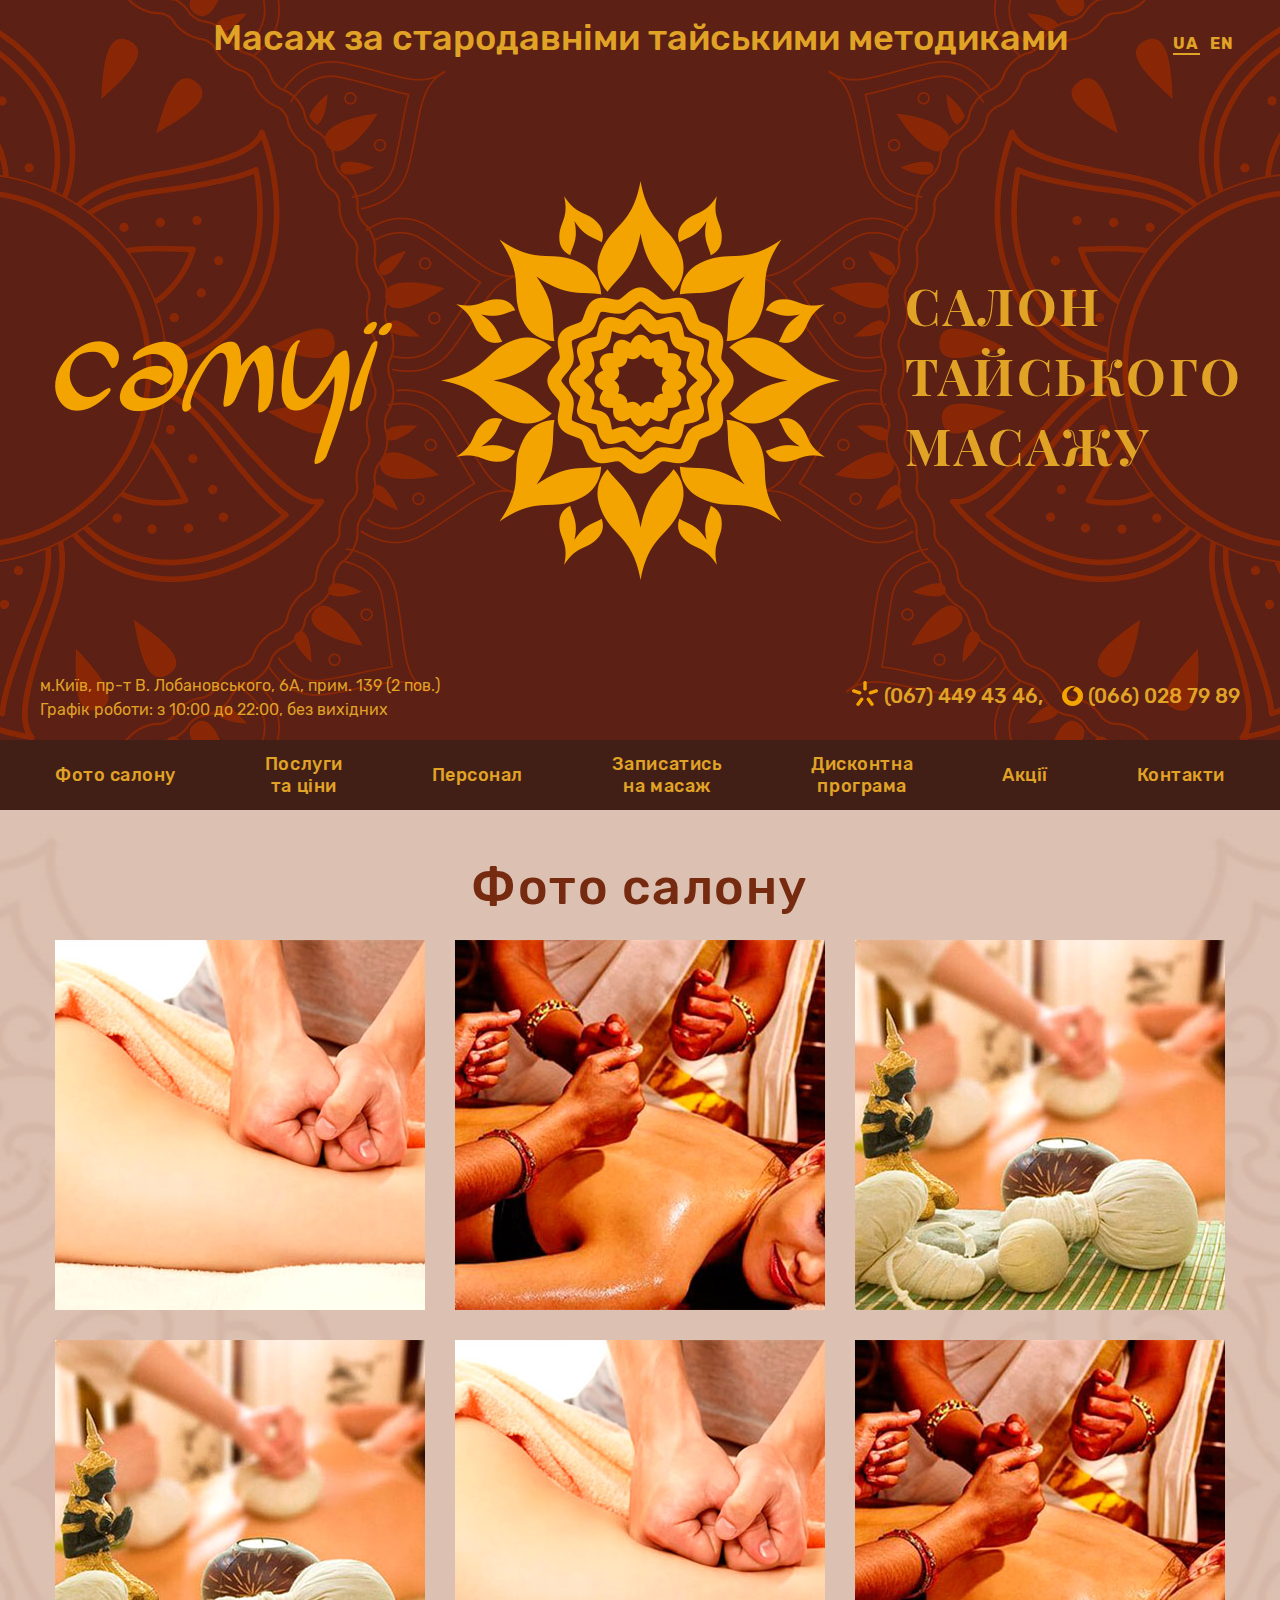
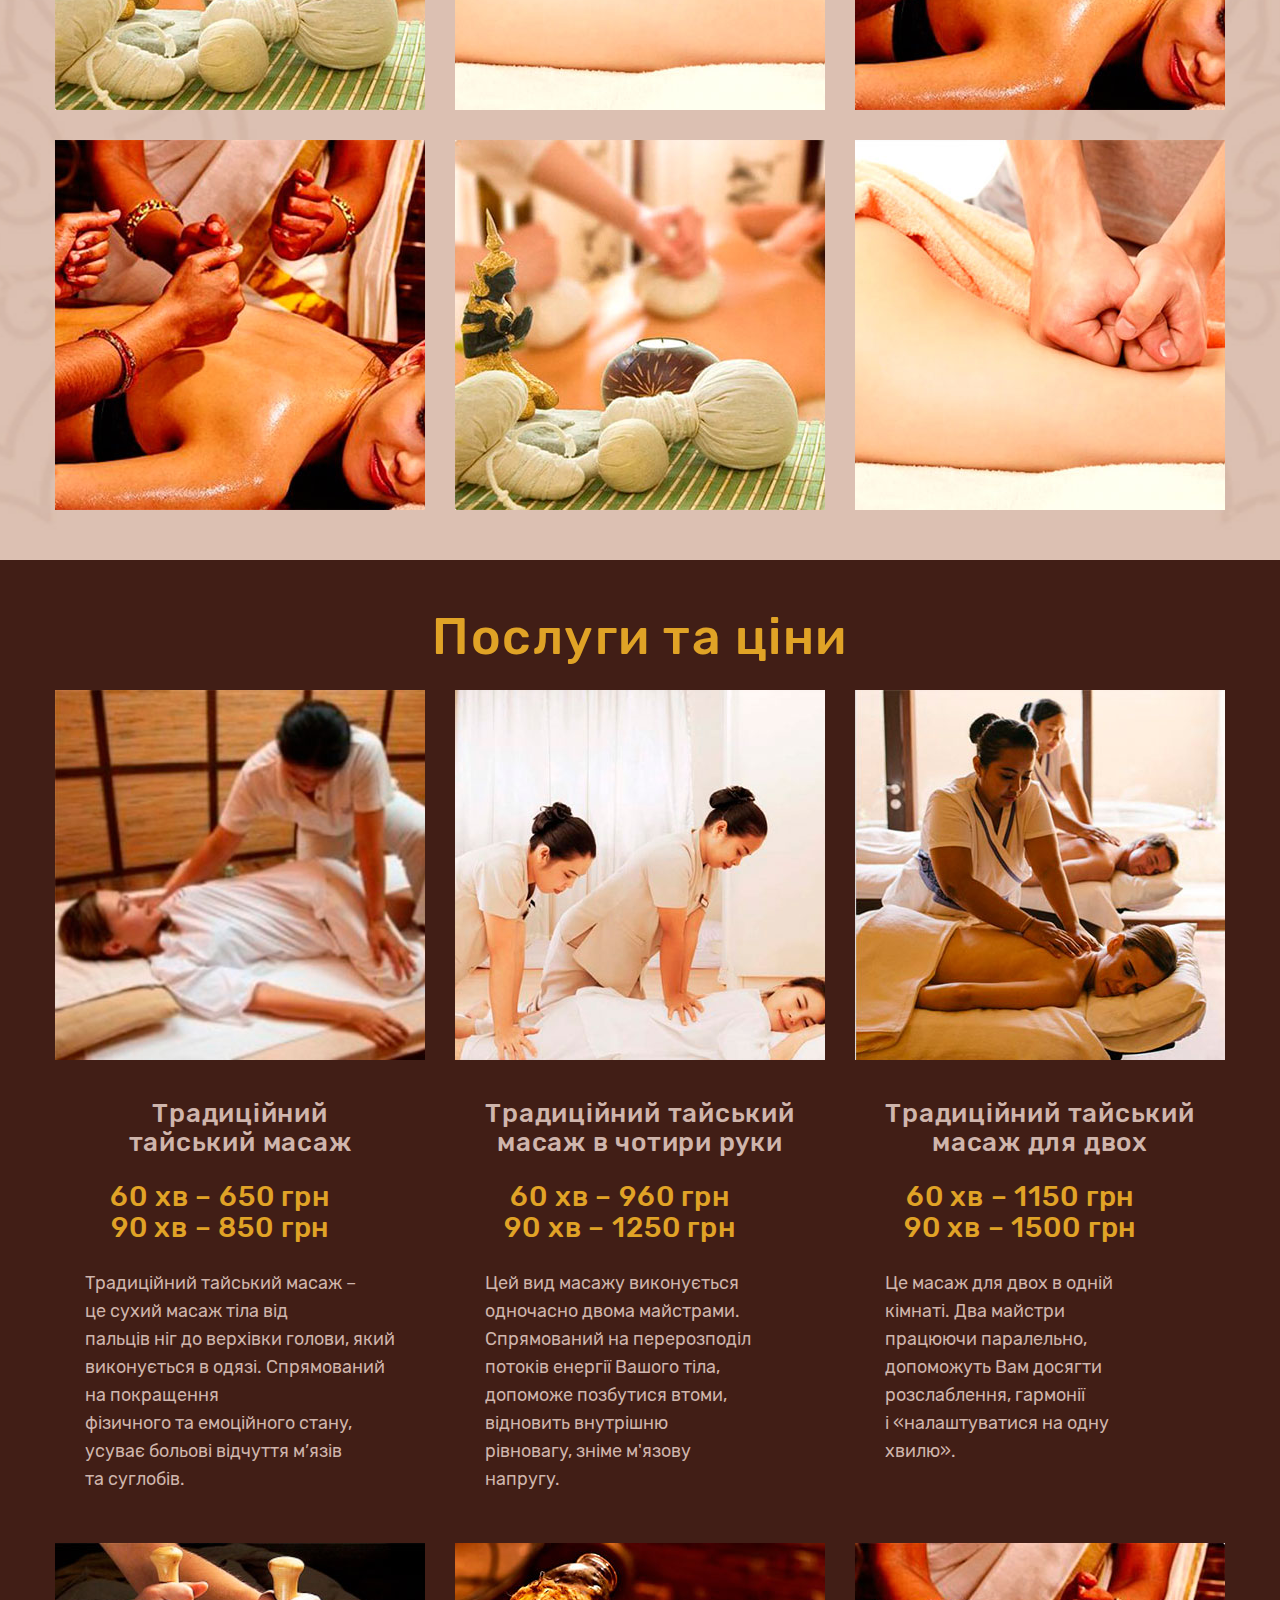
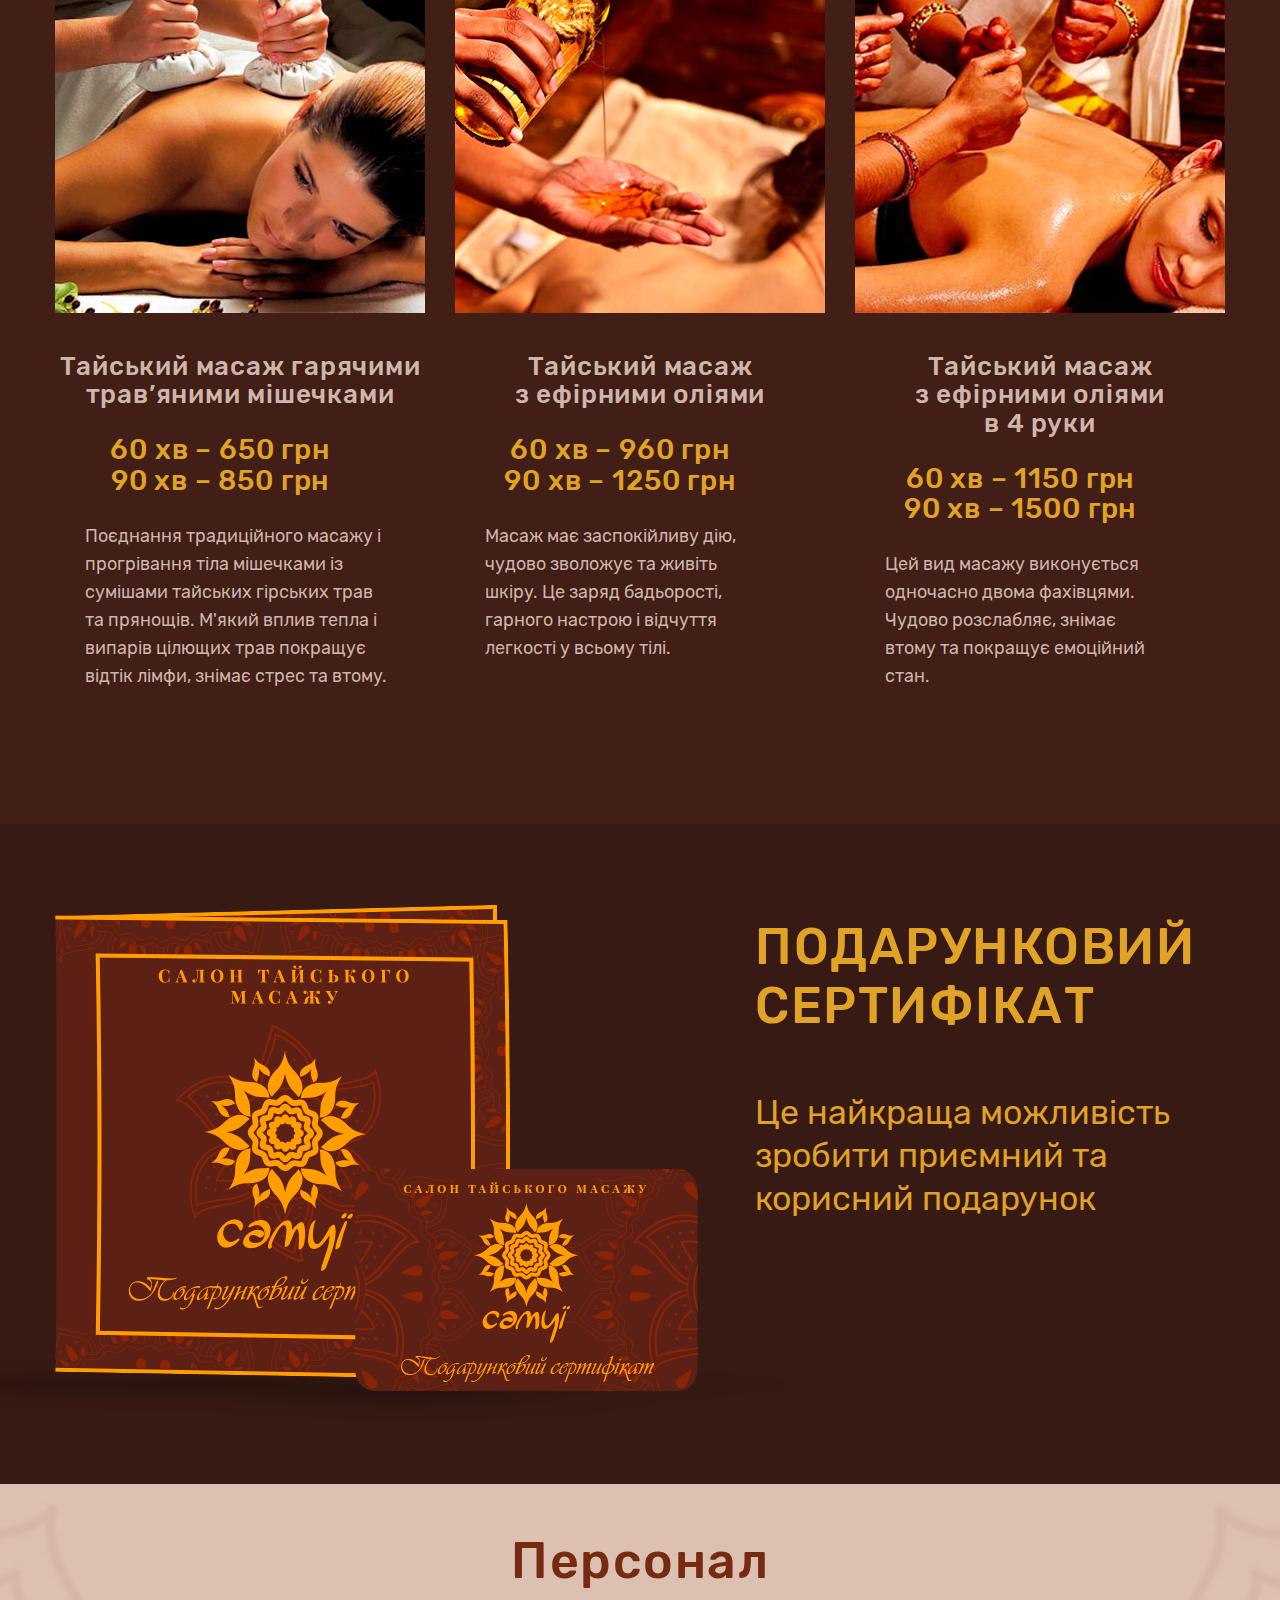
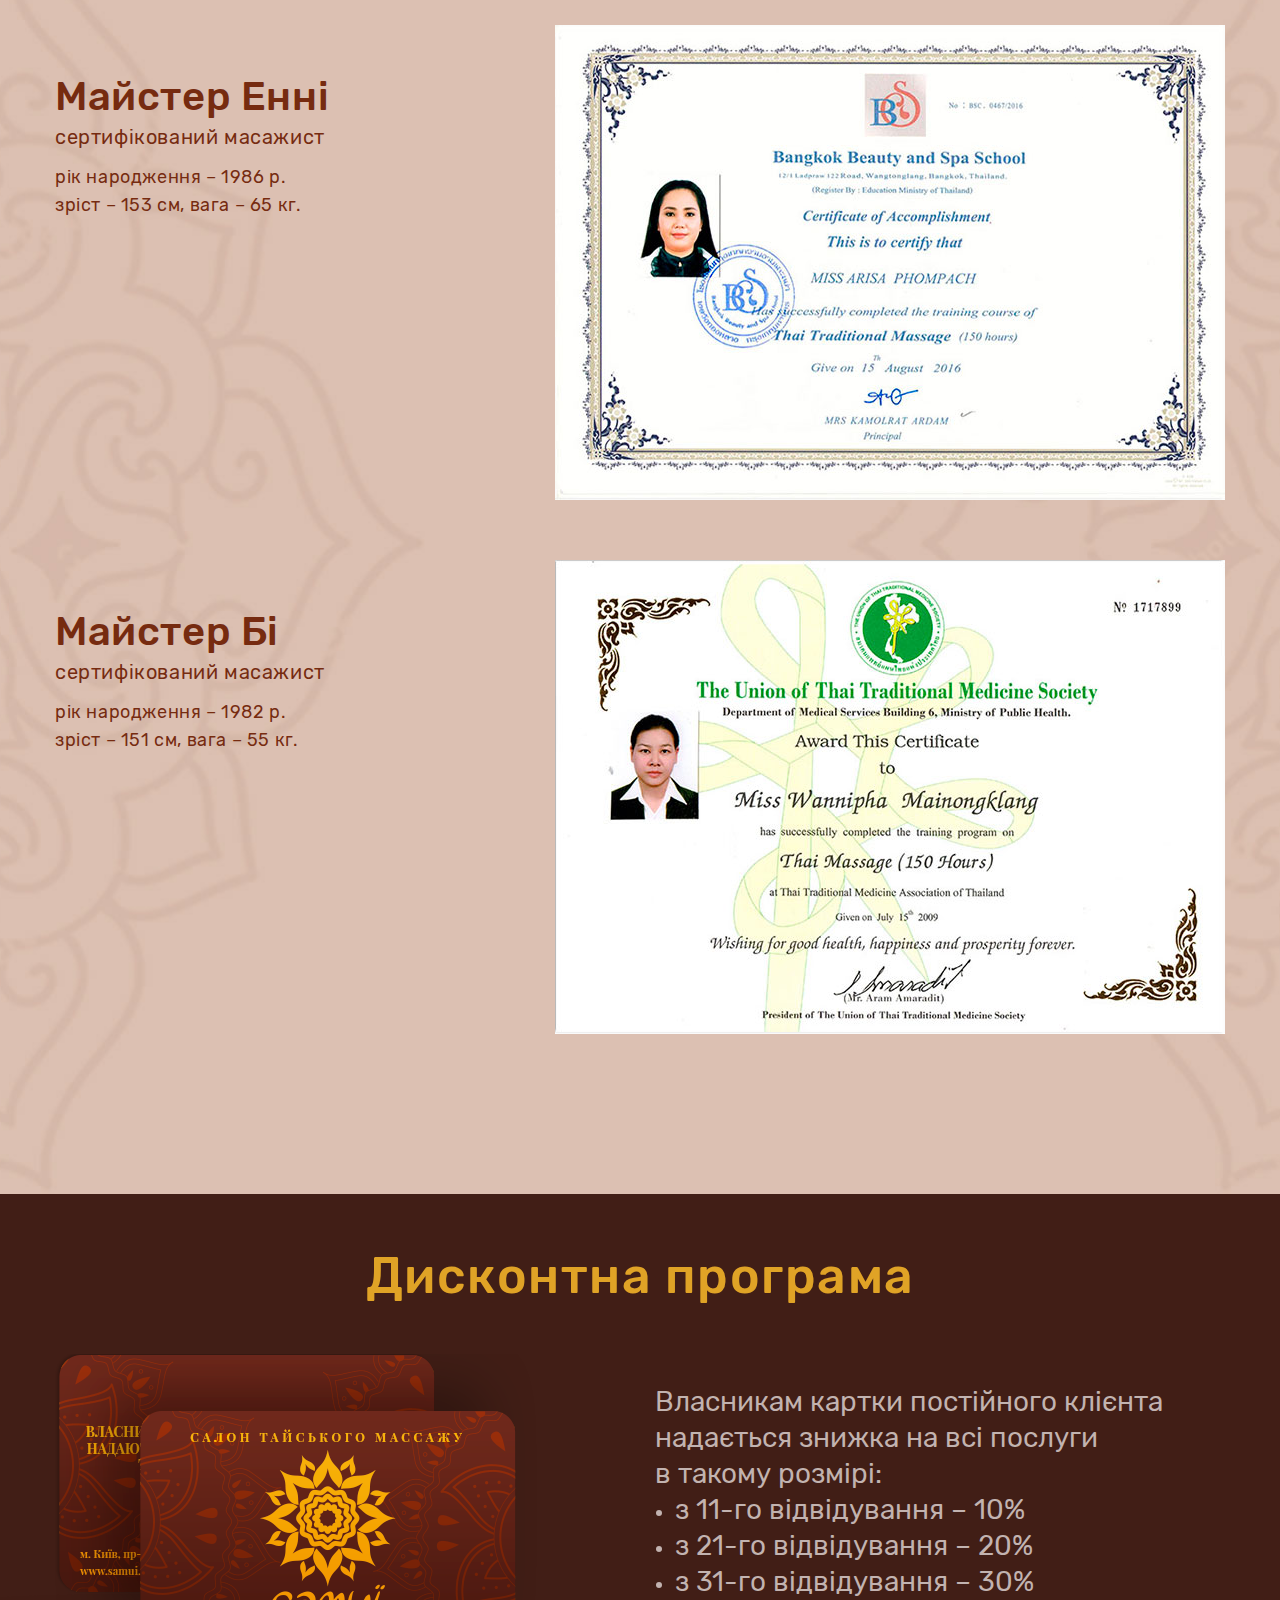
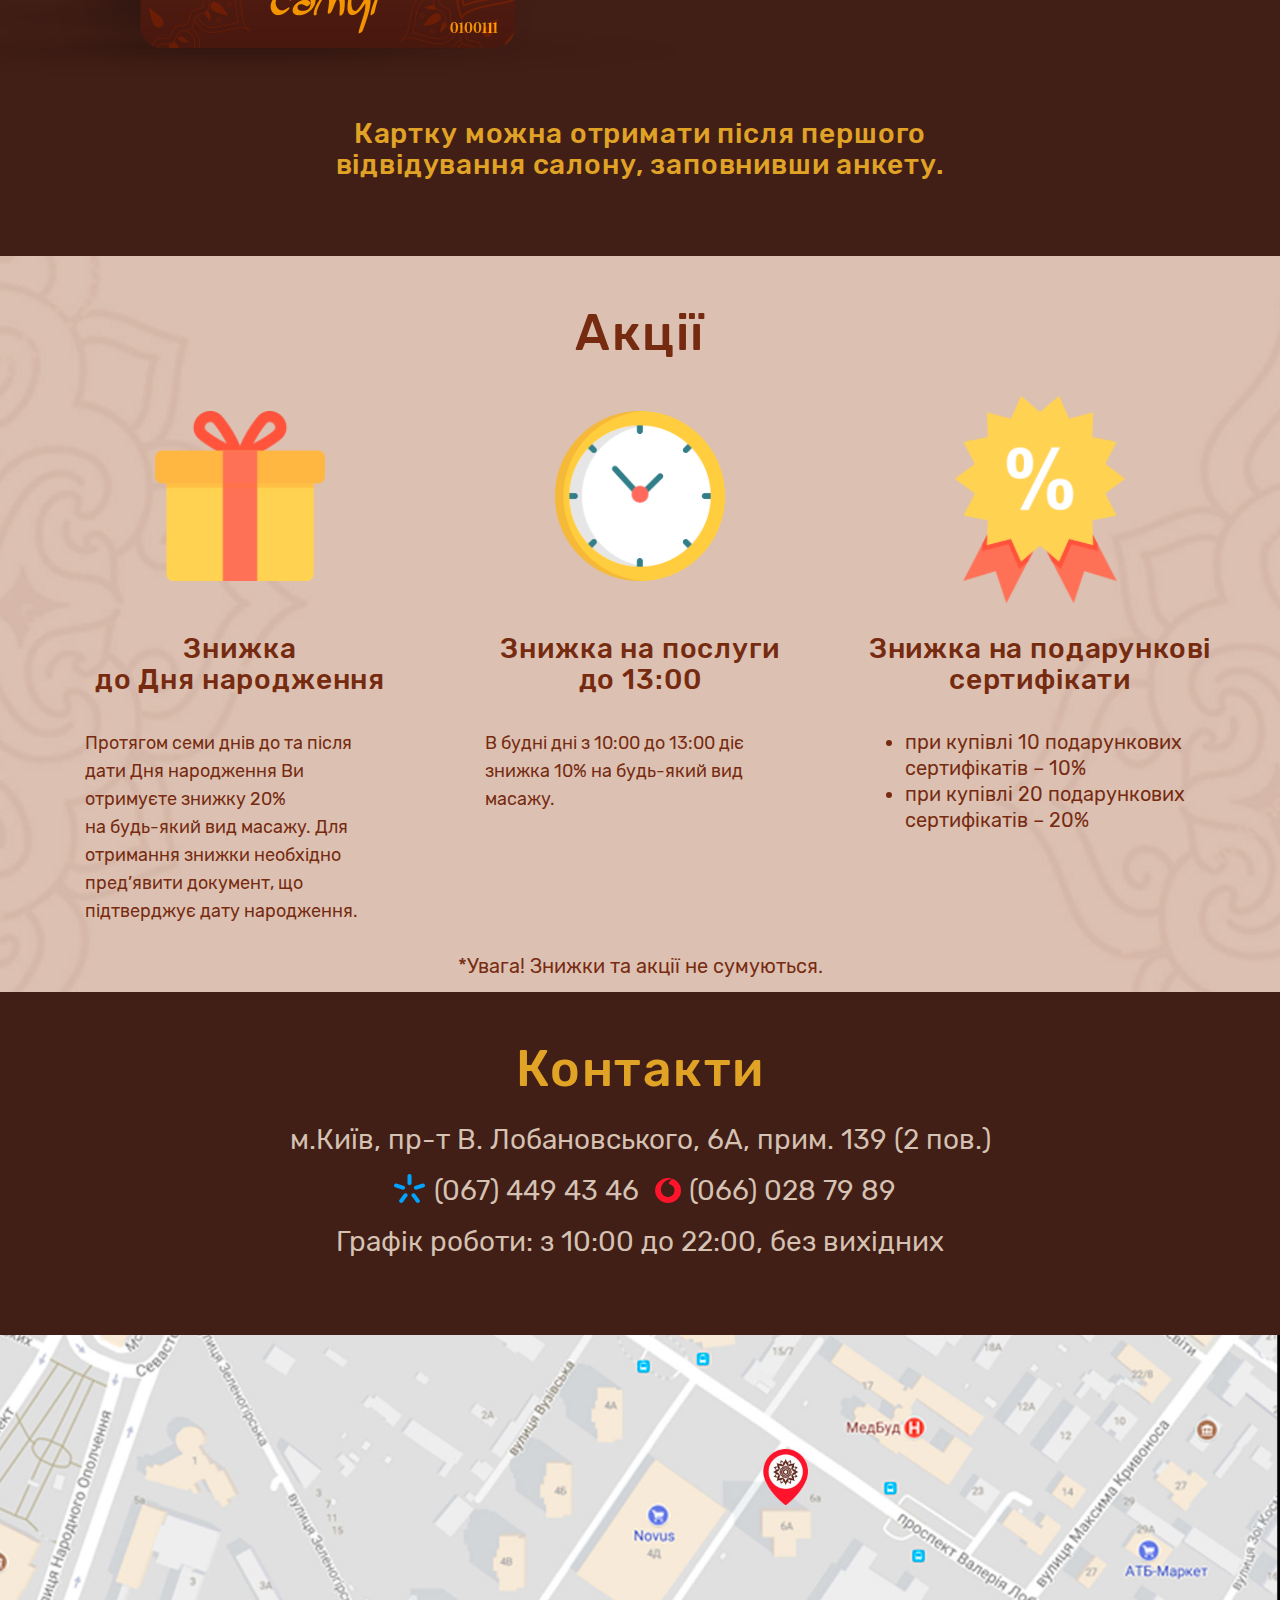
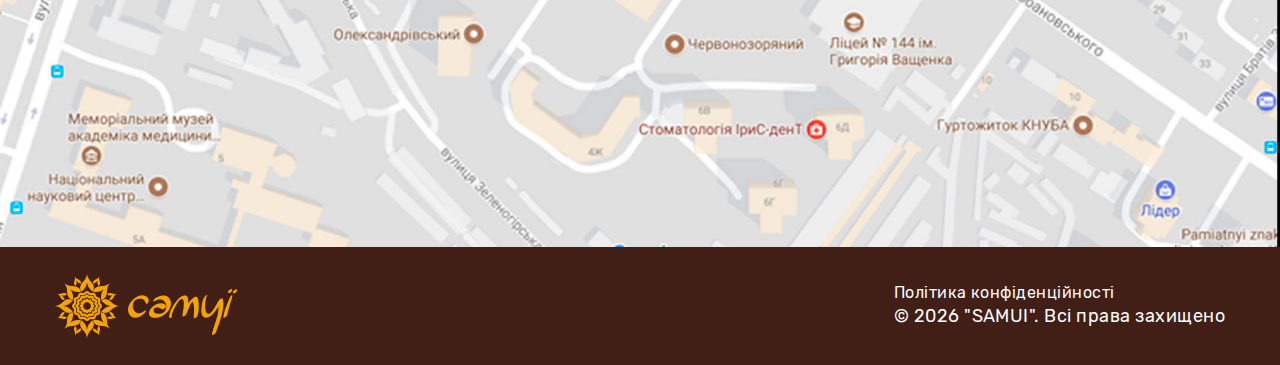
==== commit ef2cd84c: "ss" ====
--- a/index.html
+++ b/index.html
@@ -1,8 +1,8 @@
 <!DOCTYPE html>
-<html lang="en">
+<html lang="ua">
 <head>
 	<meta charset="utf-8" />
-	<title>Project Name</title>
+	<title>САМУЇ - Масаж за стародавніми тайськими методиками</title>
 	<meta http-equiv="X-UA-Compatible" content="IE=edge" />
 	<meta name="viewport" content="width=device-width, initial-scale=1, maximum-scale=1" />
 	<link rel="stylesheet" href="libs/bootstrap/css/bootstrap.min.css">
@@ -14,6 +14,8 @@
 	<link rel="stylesheet" href="libs/magnific-popup/magnific-popup.css" />
 	<link rel="stylesheet" href="libs/slick/slick.css" />
 	<link rel="stylesheet" href="libs/slick/slick-theme.css" />
+	<link rel="stylesheet" href="libs/datetime/jquery.datetimepicker.min.css">
+	<link rel="stylesheet" href="https://maxcdn.bootstrapcdn.com/font-awesome/4.7.0/css/font-awesome.min.css">
 </head>
 <body>
 	<div class="menu--scrolled">
@@ -25,26 +27,26 @@
 				</div>
 				<div class="top_lang">
 					<ul class="lang">
-						<li>ua</li>
-						<a href="#"><li>en</li></a>
+						<li class="active">ua</li>
+						<a href="en.html"><li>en</li></a>
 					</ul>
 				</div>
-				<div class="top_btn">
+				<!-- <div class="top_btn">
 					<a href="#topFormWrapper" class="popup"><button>Передзвоніть мені</button></a>
-				</div>
+				</div> -->
 			</div>
 			<div class="menu--scrolled_wrapper">
 				<div class="logo">
 					<img src="img/logo_menu.png" alt="">
 				</div>
 				<ul class="menu2">
-					<li>Фото <br>салону</li>
-					<li>Послуги <br>та ціни</li>
-					<li>Персонал</li>
-					<li>Записатись <br>на масаж</li>
-					<li>Дисконтна <br>програма</li>
-					<li>Акції</li>
-					<li>Контакти</li>
+					<a class="scroll" href="#gallery"><li>Фото <br>салону</li></a>
+					<a class="scroll" href="#price"><li>Послуги <br>та ціни</li></a>
+					<a class="scroll" href="#personal"><li>Персонал</li></a>
+					<a class="popup" href="#bookFormWrapper"><li>Записатись <br>на масаж</li></a>
+					<a class="scroll" href="#discount"><li>Дисконтна <br>програма</li></a>
+					<a class="scroll" href="#promo"><li>Акції</li></a>
+					<a class="scroll" href="#contact"><li>Контакти</li></a>
 				</ul>
 			</div>	
 		</div>
@@ -60,8 +62,8 @@
 				</span>
 			</div>
 			<ul class="lang">
-				<li>ua</li>
-				<a href="#"><li>en</li></a>
+				<li class="active">ua</li>
+				<a href="en.html"><li>en</li></a>
 			</ul>
 			<div class="top_desc">
 				Масаж за стародавніми тайськими методиками
@@ -86,19 +88,19 @@
 	<div class="menu">
 		<div class="container">
 			<ul>
-				<li>Фото салону</li>
-				<li>Послуги <br>та ціни</li>
-				<li>Персонал</li>
-				<li>Записатись <br>на масаж</li>
-				<li>Дисконтна <br>програма</li>
-				<li>Акції</li>
-				<li>Контакти</li>
+				<a class="scroll" href="#gallery"><li>Фото салону</li></a>
+				<a class="scroll" href="#price"><li>Послуги <br>та ціни</li></a>
+				<a class="scroll" href="#personal"><li>Персонал</li></a>
+				<a class="popup" href="#bookFormWrapper"><li>Записатись <br>на масаж</li></a>
+				<a class="scroll" href="#discount"><li>Дисконтна <br>програма</li></a>
+				<a class="scroll" href="#promo"><li>Акції</li></a>
+				<a class="scroll" href="#contact"><li>Контакти</li></a>
 			</ul>
 		</div>
 	</div>
 
 
-	<section class="gallery">
+	<section id="gallery" class="gallery">
 		<div class="container">
 			<h3>Фото салону</h3>
 			<div class="gallery_wrapper">
@@ -112,10 +114,25 @@
 				<img src="img/gallery_3.jpg" alt="">
 				<img src="img/gallery_1.jpg" alt="">
 			</div>
-		</div>
-	</section>
-
-	<section class="price">
+			<div class="slider_wrapper">
+				<div class="prev"><i class="fa fa-chevron-circle-left" aria-hidden="true"></i></div>
+				<div class="next"><i class="fa fa-chevron-circle-right" aria-hidden="true"></i></div>
+				<div class="slider">
+					<img src="img/gallery_1.jpg" alt="">
+					<img src="img/gallery_2.jpg" alt="">
+					<img src="img/gallery_3.jpg" alt="">
+					<img src="img/gallery_3.jpg" alt="">
+					<img src="img/gallery_1.jpg" alt="">
+					<img src="img/gallery_2.jpg" alt="">
+					<img src="img/gallery_2.jpg" alt="">
+					<img src="img/gallery_3.jpg" alt="">
+					<img src="img/gallery_1.jpg" alt="">
+				</div>
+			</div>
+		</div>
+	</section>
+
+	<section id="price" class="price">
 		<div class="container">
 			<h3 class="yellow">Послуги та ціни</h3>
 			<div class="row">
@@ -147,13 +164,13 @@
 				</div>
 				<div class="col-sm-4">
 					<img src="img/price_5.jpg" alt="">
-					<h4>Тайський масаж Oil <br><span>1</span></h4>
+					<h4>Тайський масаж <br>з ефірними оліями <!-- <br><span>1</span> --></h4>
 					<h5>60 хв – 960 грн <br>90 хв – 1250 грн</h5>
 					<p>Масаж має заспокійливу дію, чудово зволожує та живіть <br>шкіру. Це  заряд бадьорості, <br>гарного настрою і відчуття <br>легкості у всьому тілі.</p>
 				</div>
 				<div class="col-sm-4">
 					<img src="img/price_6.jpg" alt="">
-					<h4>Тайський масаж Oil <br>в чотири руки</h4>
+					<h4>Тайський масаж <br>з ефірними оліями <br>в 4 руки</h4>
 					<h5>60 хв – 1150 грн <br>90 хв – 1500 грн</h5>
 					<p>Цей вид масажу виконується одночасно двома фахівцями. Чудово розслабляє, знімає <br>втому та покращує емоційний <br>стан.</p>
 				</div>
@@ -161,7 +178,7 @@
 		</div>
 	</section>
 	
-	<section class="gift">
+	<section id="gift" class="gift">
 		<div class="container">
 			<div class="row">
 				<div class="col-sm-6 col-md-7 gift_pict">
@@ -176,12 +193,12 @@
 		</div>
 	</section>
 
-	<section class="personal">
+	<section id="personal" class="personal">
 		<div class="container">
 			<h3>Персонал</h3>
 			<div class="row">
 				<div class="col-sm-5 col-md-5">
-					<img src="img/personal_1.jpg" alt="">
+					<!-- <img src="img/personal_1.jpg" alt=""> -->
 					<h4>Майстер Енні <br><span>сертифікований масажист</span></h4>
 					<p>рік народження – 1986 р. <br>зріст – 153 см, вага – 65 кг.</p>
 				</div>
@@ -191,7 +208,7 @@
 			</div>
 			<div class="row">
 				<div class="col-sm-5 col-md-5">
-					<img src="img/personal_1.jpg" alt="">
+					<!-- <img src="img/personal_1.jpg" alt=""> -->
 					<h4>Майстер Бі <br><span>сертифікований масажист</span></h4>
 					<p>рік народження – 1982 р. <br>зріст – 151 см, вага – 55 кг.</p>
 				</div>
@@ -202,7 +219,7 @@
 		</div>
 	</section>
 	
-	<section class="discount">
+	<section id="discount" class="discount">
 		<div class="container">
 			<h3 class="yellow">Дисконтна програма</h3>
 			<div class="row">
@@ -223,7 +240,7 @@
 		</div>
 	</section>
 
-	<section class="promo">
+	<section id="promo" class="promo">
 		<div class="container">
 			<h3>Акції</h3>
 			<div class="row">
@@ -238,14 +255,14 @@
 					<div class="promo_pict">
 						<img src="img/promo_2.png" alt="">
 					</div>
-					<h4>Знижка на послуги <br>до 13:00 год.</h4>
+					<h4>Знижка на послуги <br>до 13:00</h4>
 					<p>В будні дні з 10:00 до 13:00 діє знижка 10% на будь-який вид масажу.</p>
 				</div>
 				<div class="col-sm-4">
 					<div class="promo_pict">
 						<img src="img/promo_3.png" alt="">
 					</div>
-					<h4>Знижка на подарункові <br>сертифікати:</h4>
+					<h4>Знижка на подарункові <br>сертифікати</h4>
 					<ul>
 						<li><span>при купівлі 10 подарункових сертифікатів – 10%</span></li>
 						<li><span>при купівлі 20 подарункових сертифікатів – 20%</span></li>
@@ -256,7 +273,7 @@
 		</div>
 	</section>
 
-	<section class="contact">
+	<section id="contact" class="contact">
 		<div class="container">
 			<h3 class="yellow">Контакти</h3>
 			<p>м.Київ, пр-т В. Лобановського, 6А, прим. 139 (2 пов.)</p>
@@ -321,6 +338,27 @@
 			</form>
 		</div>
 	</div>
+	<div class="hidden">
+		<div class="form_wrapper" id="bookFormWrapper">
+			<h6>Заповніть форму,</h6>
+			<p>щоб записатись на масаж</p>
+			<form method="post" class="form" id="bookForm" action="mail.php">
+				<input type="hidden" name="whatform" value="Форма - Записаться на массаж" />
+				<input type="text" name="name" placeholder="Ваше ім'я" />
+				<input type="tel" name="phone" class="phone" placeholder="Ваш телефон" />
+				<input type="email" name="email" placeholder="Ваш e-mail" />
+				<div class="wrap">
+					<input class="datetimepicker" placeholder="Оберіть час і дату" name="date" type="text">
+				</div>
+				<select name="master">
+					<option value="" disabled selected>Оберіть масажиста</option>
+					<option value="">Майстер Енні</option>
+					<option value="">Майстер Бі</option>
+				</select>
+				<button class="main_btn">Записатись на масаж</button>
+			</form>
+		</div>
+	</div>
 	<!--[if lt IE 9]>
 	<script src="libs/html5shiv/es5-shim.min.js"></script>
 	<script src="libs/html5shiv/html5shiv.min.js"></script>
@@ -336,6 +374,7 @@
 	<script src="libs/maskedinput/jquery.maskedinput.min.js"></script>
 	<script src="libs/validation/jquery.validate.min.js"></script>
 	<script src="libs/animate/wow.min.js"></script>
+	<script src="libs/datetime/jquery.datetimepicker.full.min.js"></script>
 	<script>
 		new WOW().init();
 	</script>
--- a/css/main.css
+++ b/css/main.css
@@ -27,26 +27,29 @@
 }
 .next, .prev {
 	position: absolute;
-	width: 70px;
-	height: 9px;
 	z-index: 300;
 	cursor: pointer;
 	bottom: -10px;
 }
 .next {
-	background-image: url("../img/next.png");
+	font-size: 40px;
+	color: #e0a326;
+	right: 0;
 }
 .next:hover {
 	background-image: url("../img/next_hover.png");
 }
 .prev {
-	background-image: url("../img/prev.png");
+	font-size: 40px;
+	color: #e0a326;
+	left: 0;
 }
 .prev:hover {
 	background-image: url("../img/prev_hover.png");
 }
 .slider_wrapper {
 	position: relative;
+	display: none;
 }
 .slider_wrapper:after, .slider:after {
 	content: "";
@@ -235,69 +238,89 @@
 	margin: auto;
 	text-align: center;
 	position: relative;
+	background-color: #411e16;
+	border: 4px solid #e0a326;
+	max-width: 470px;
+	padding: 5rem 0;
 }
 .form_wrapper h6 {
-
+	font-weight: 500;
+	font-size: 3rem;
+	color: #e0a326;
 }
 .form_wrapper p {
-	
+	font-size: 2rem;
+	color: #e0a326;
 }
 label.error {
 	color: red;
 }
 .form input::-webkit-input-placeholder {
-	
+	font-size: 1.8rem;
+	color: #000;
 }
 .form input::-moz-placeholder {
-	
+	font-size: 1.8rem;
+	color: #000;
 }
 .form input:-ms-input-placeholder {
-	
+	font-size: 1.8rem;
+	color: #000;
 }
 .form input:-moz-placeholder {
-	
+	font-size: 1.8rem;
+	color: #000;
 }
 .form textarea::-webkit-input-placeholder {
-	
+	font-size: 1.8rem;
+	color: #000;
 }
 .form textarea::-moz-placeholder {
-	
+	font-size: 1.8rem;
+	color: #000;
 }
 .form textarea:-ms-input-placeholder {
-	
+	font-size: 1.8rem;
+	color: #000;
 }
 .form textarea:-moz-placeholder {
-	
-}
-.form input {
-	width: 100%;
-	-webkit-border-radius: 4px;
-	-ms-border-radius: 4px;
-	-moz-border-radius: 4px;
-	-o-border-radius: 4px;
-	border-radius: 4px;
-	margin-top: 20px;
-	color: #000;
+	font-size: 1.8rem;
+	color: #000;
+}
+.form input, .form select {
+	width: 100%;
+	max-width: 370px;
+	-webkit-border-radius: 3px;
+	-ms-border-radius: 3px;
+	-moz-border-radius: 3px;
+	-o-border-radius: 3px;
+	border-radius: 3px;
+	margin-top: 15px;
+	color: #000;
+	height: 60px;
+	border: 0;
+	text-indent: 3rem;
+}
+.form .wrap {
+	position: relative;
+	max-width: 370px;
+	margin-left: auto;
+	margin-right: auto;
+}
+.form .wrap:before {
+	position: absolute;
+	content: "▼";
+	right: 4px;
+	top: 0;
+	bottom: 0;
+	margin: auto;
+	font-size: 10px;
+	line-height: 94px;
 }
 .form button {
 	width: 100%;
 	max-width: 370px;
-}
-.btn_main {
-	height: 60px;
-	border: solid 2px #000;
-	width: 100%;
-	max-width: 370px;
-	font-size: 13px;
-	color: #000;
-	-webkit-transition: all .3s;
-	-moz-transition: all .3s;
-	-ms-transition: all .3s;
-	transition: all .3s;
-}
-.btn_main:hover {
-	color: #fff;
-	background-color: #000;
+	margin-top: 15px;
 }
 .top_desc {
 	font-size: 3.6rem;
@@ -335,7 +358,7 @@
 	bottom: 0;
 	left: 0;
 	padding-bottom: 1.8rem;
-	display: -webkit-box;
+	/*display: -webkit-box;
 	display: -moz-box;
 	display: -ms-flexbox;
 	display: -webkit-flex;
@@ -348,15 +371,18 @@
 	-webkit-flex-align: center;
 	-ms-flex-align: center;
 	-webkit-align-items: center;
-	align-items: center;
+	align-items: center;*/
 }
 .main_contact .phone {
 	font-weight: 500;
 	font-size: 2rem;
+	float: right;
+	padding-top: 1rem;
 }
 .main_contact .adress {
 	font-size: 1.6rem;
 	line-height: 2.4rem;
+	float: left;
 }
 .main_contact .phone a {
 	margin-left: 4rem;
@@ -400,6 +426,9 @@
 	font-size: 16px;
 	letter-spacing: .1em;
 	font-weight: bold;
+}
+.lang li.active {
+	border-bottom: 2px solid #e0a326;
 }
 .menu {
 	background-color: #411e16;
@@ -484,6 +513,30 @@
 	font-weight: 500;
 	position: relative;
 	top: -5px;
+}
+.main_btn {
+	width: 100%;
+	max-width: 370px;
+	color: #762b10;
+	height: 60px;
+	-webkit-border-radius: 3px;
+	-moz-border-radius: 3px;
+	border-radius: 3px;
+	background-color: #c78f23;
+	font-size: 1.8rem;
+	letter-spacing: .03em;
+	font-weight: 500;
+	-webkit-transition: all .3s;
+	-moz-transition: all .3s;
+	-ms-transition: all .3s;
+	transition: all .3s;
+}
+.mfp-close-btn-in .mfp-close {
+	color: #c78f23!important;
+}
+.main_btn:hover {
+	background-color: #762b10;
+	color: #c78f23;
 }
 .menu--scrolled_wrapper {
 	height: 160px;
@@ -553,7 +606,7 @@
 	-webkit-align-items: center;
 	align-items: center;
 	font-size: 1.8rem;
-	font-weight: bold;
+	font-weight: 500;
 	height: 100%;
 }
 .menu ul li {
@@ -564,7 +617,10 @@
 	height: 100%;
 }
 .gallery {
-	padding-bottom: 6rem;
+	padding-bottom: 5rem;
+	background-image: url("../img/bg1.jpg");
+	-ms-background-size: cover;
+	background-size: cover;
 }
 .gallery_wrapper {
 	display: -ms-grid;
@@ -626,6 +682,7 @@
 }
 .price h4 span {
 	opacity: 0;
+	display: block;
 }
 .price .col-sm-4 {
 	margin-bottom: 5rem;
@@ -661,6 +718,9 @@
 	color: #762b10;
 	letter-spacing: .03em;
 	padding-bottom: 10rem;
+	background-image: url("../img/bg2.jpg");
+	-ms-background-size: cover;
+	background-size: cover;
 }
 .personal .row {
 	margin-bottom: 6rem;
@@ -729,9 +789,9 @@
 }
 .promo {
 	color: #762b10;
-}
-.promo {
-	background-image: url("../img/promo_bg.jpg");
+	-ms-background-size: cover;
+	background-size: cover;
+	background-image: url("../img/bg3.jpg");
 }
 .promo h3 {
 	margin-bottom: 5rem;
--- a/css/media.css
+++ b/css/media.css
@@ -226,7 +226,17 @@
 		text-align: center;
 	}
 	.personal {
-		display: none;
+		text-align: center;
+	}
+	.personal .cert img {
+		border: 1px solid #ddd;
+		margin-top: 2rem;
+	}
+	.gallery_wrapper img:hover {
+		transform: none;
+		border-radius: 0;
+		border: 0;
+		box-shadow: none;
 	}
 	.discount img {
 		display: none;
@@ -303,7 +313,18 @@
 	}
 }
 @media only screen and (max-width : 570px) {
-
+	.slider_wrapper {
+		display: block;
+		padding-bottom: 50px;
+		margin: 0 auto;
+		max-width: 370px;
+	}
+	/*.slider_wrapper img {
+		max-width: 370px;
+	}*/
+	.gallery_wrapper {
+		display: none;
+	}
 }
 /* Extra Small Devices, Phones */
 @media only screen and (max-width : 480px) {
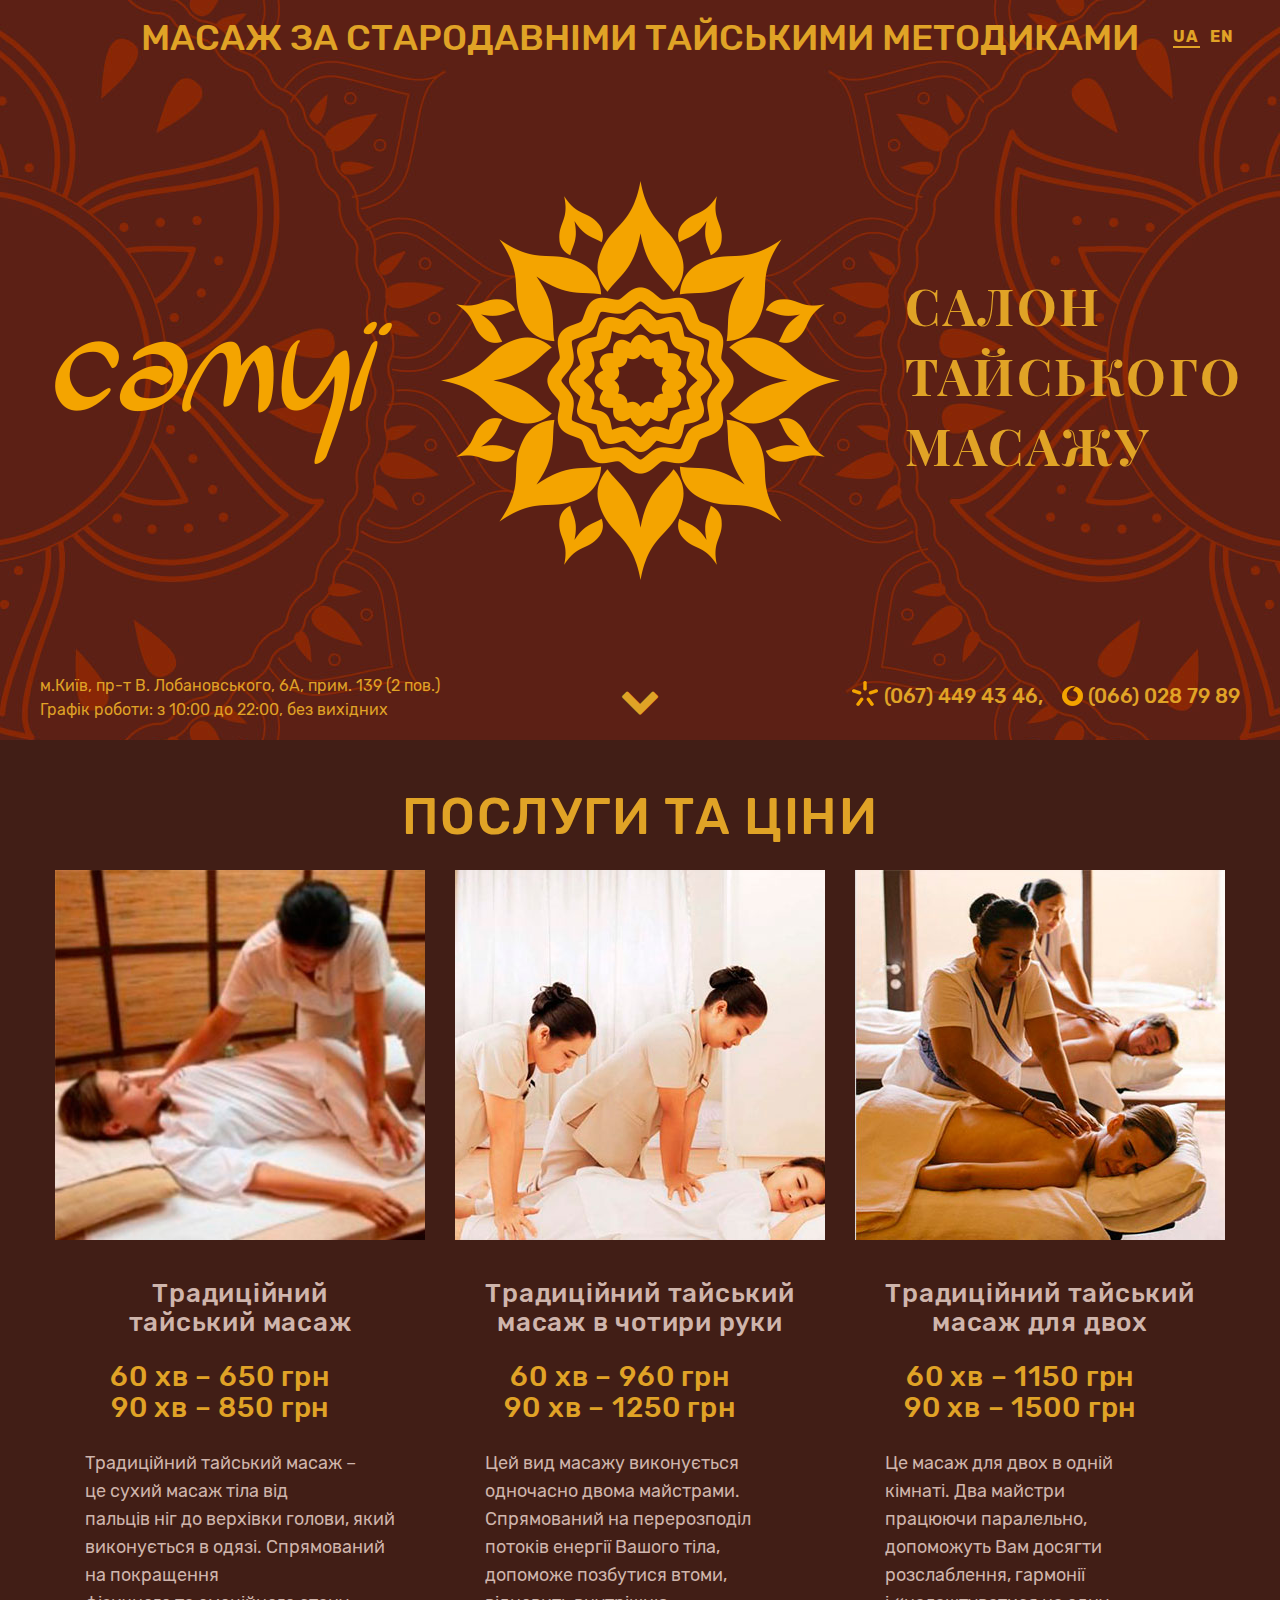
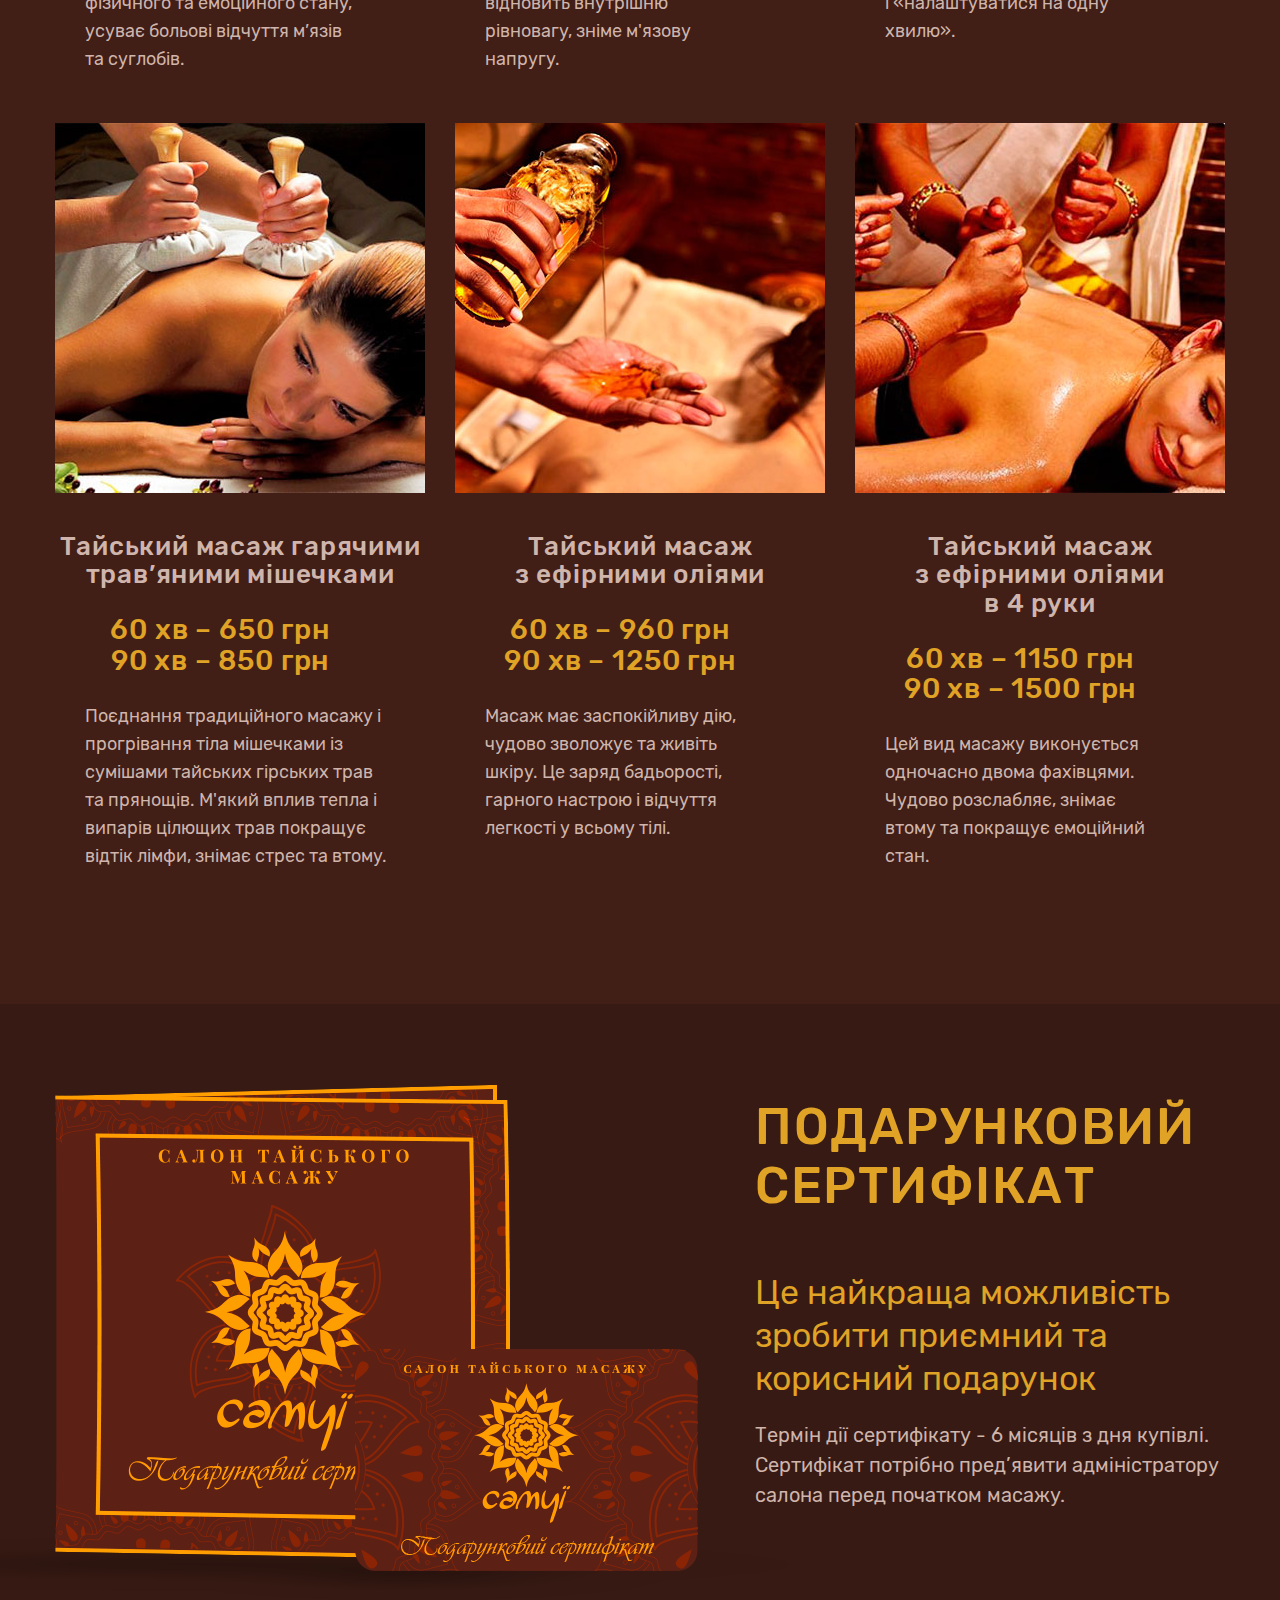
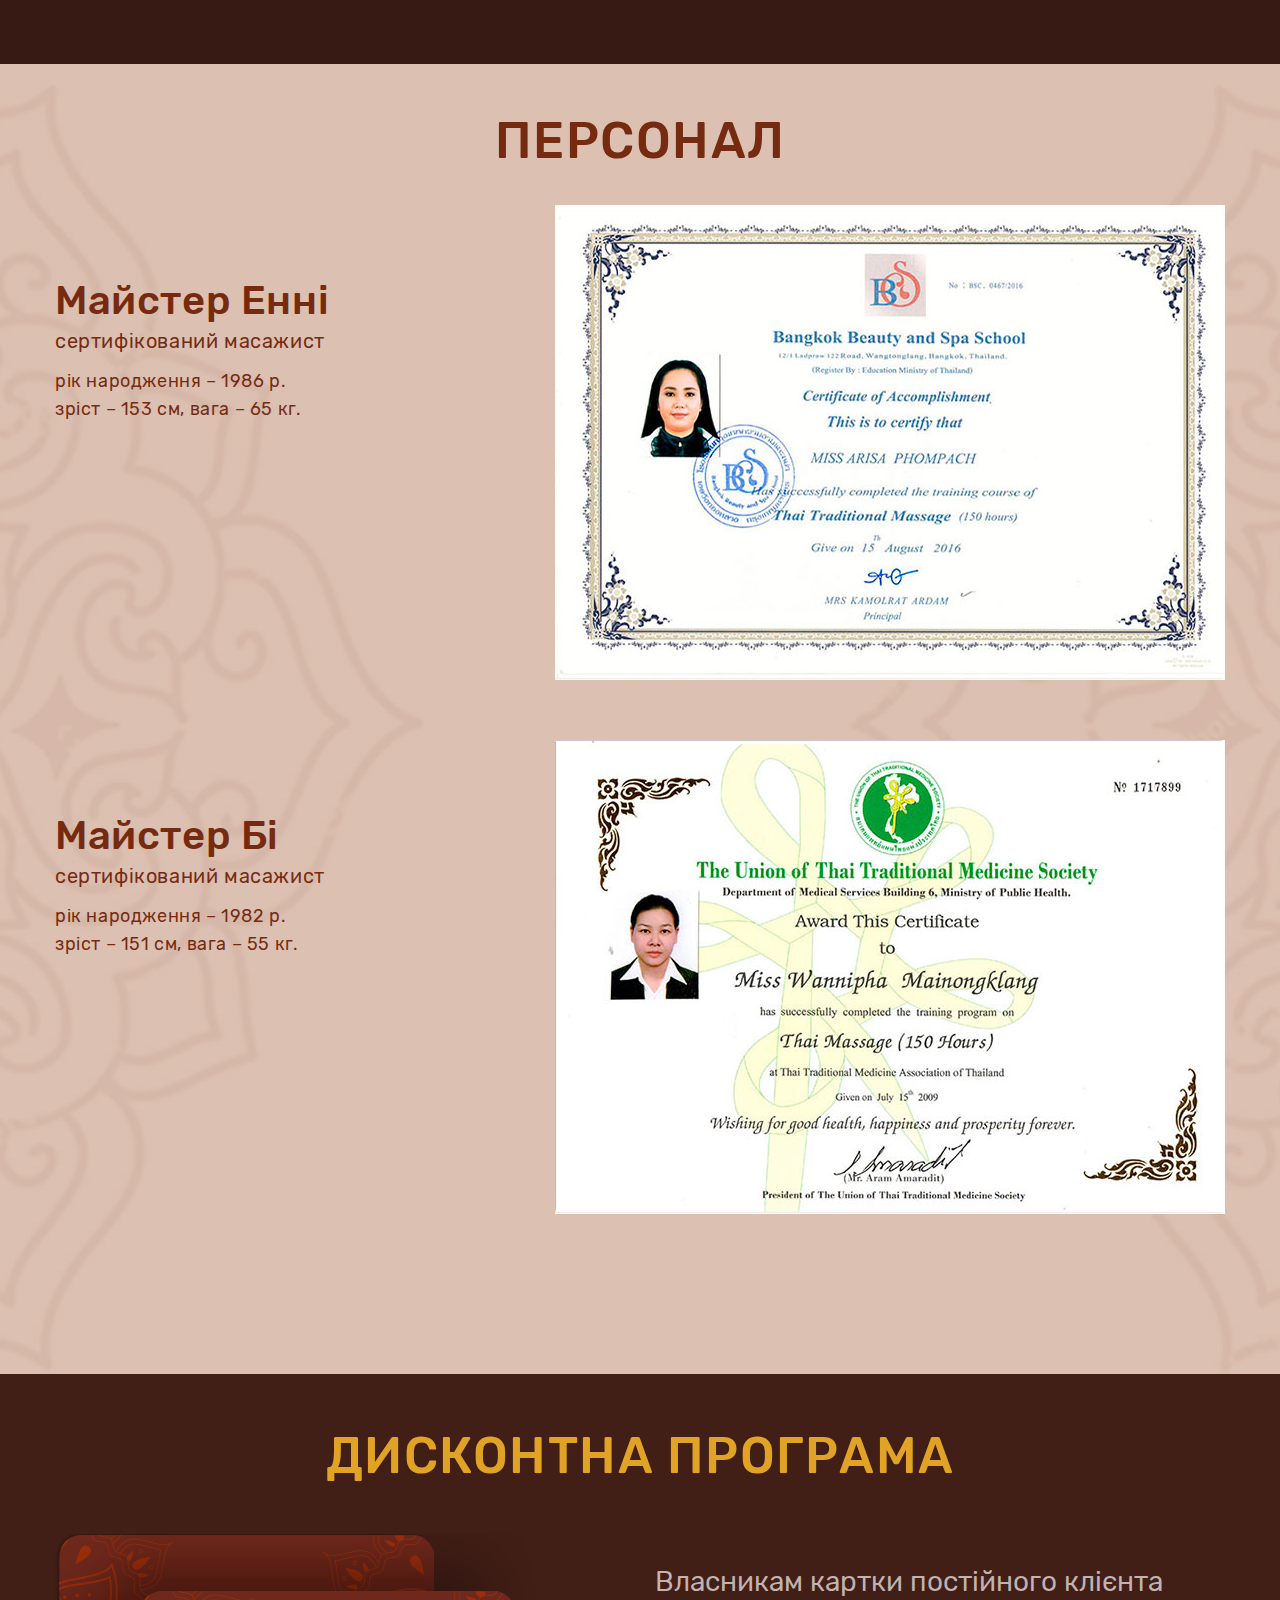
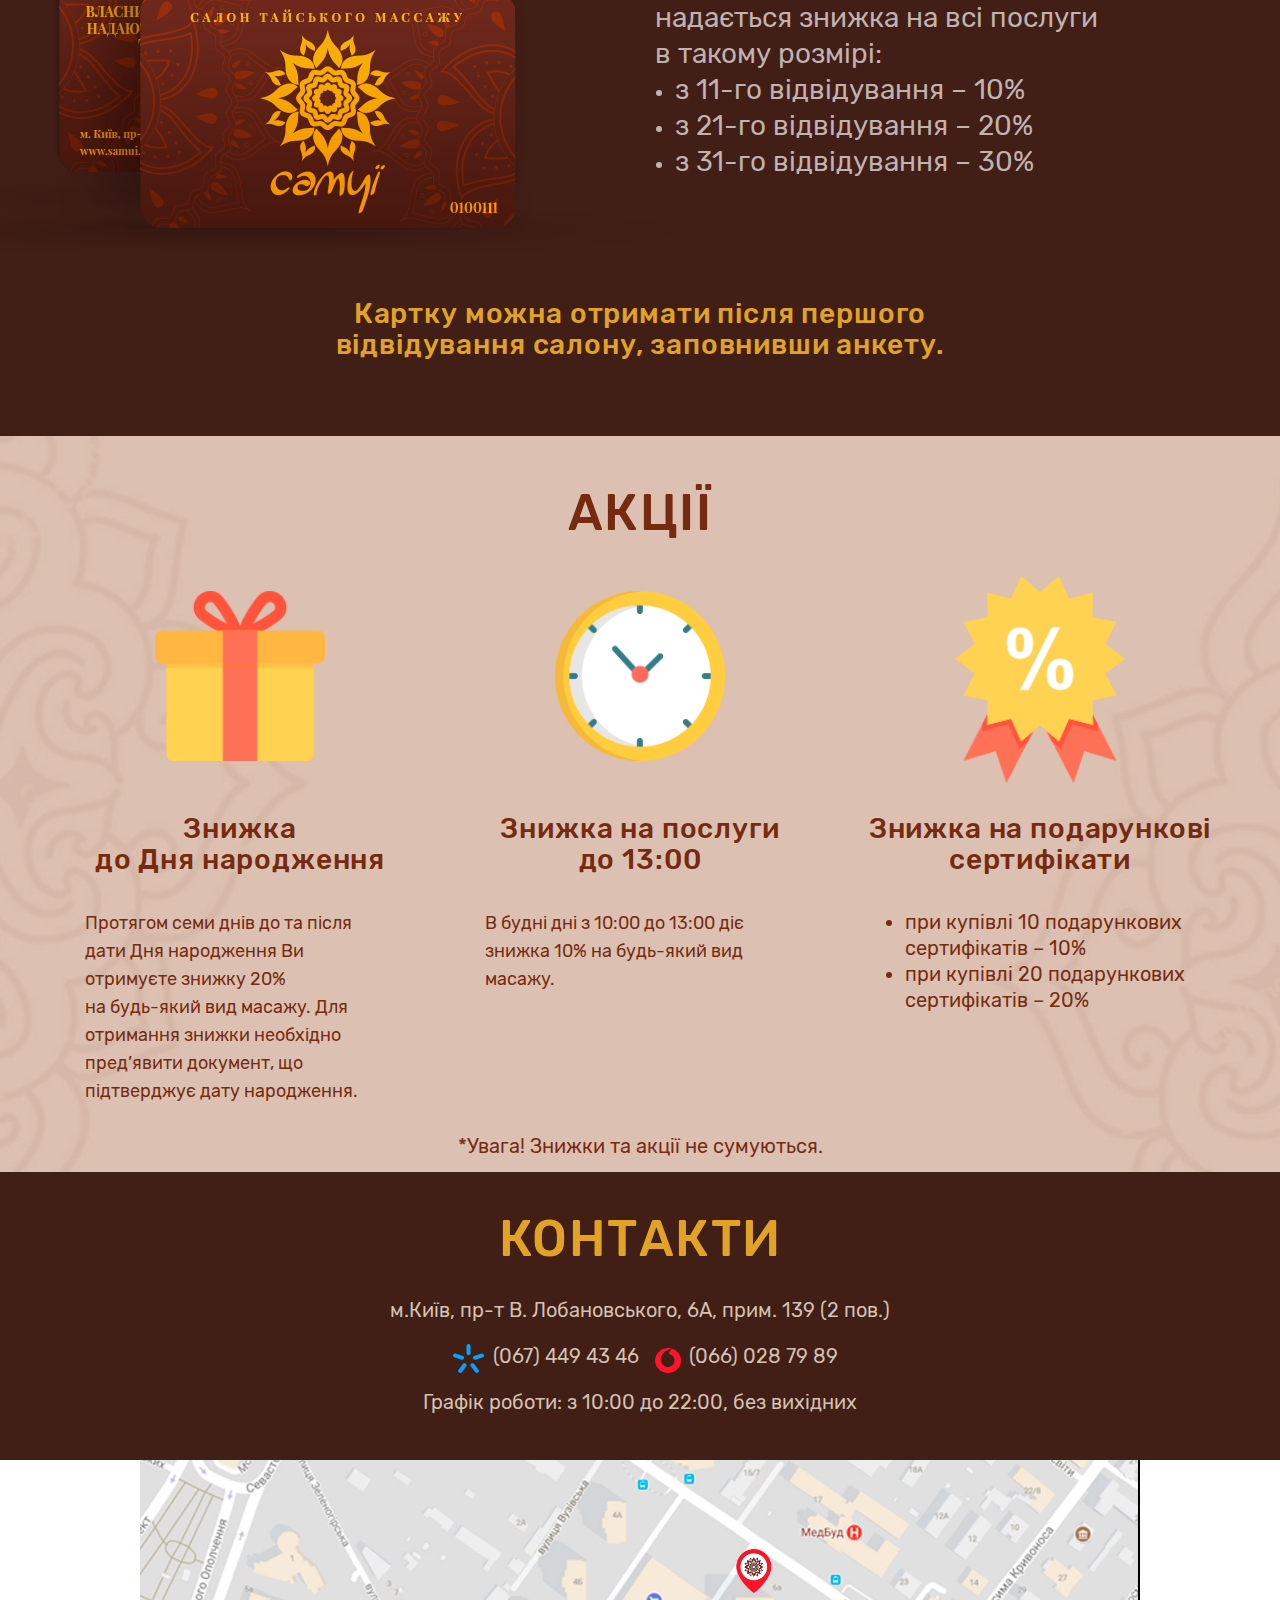
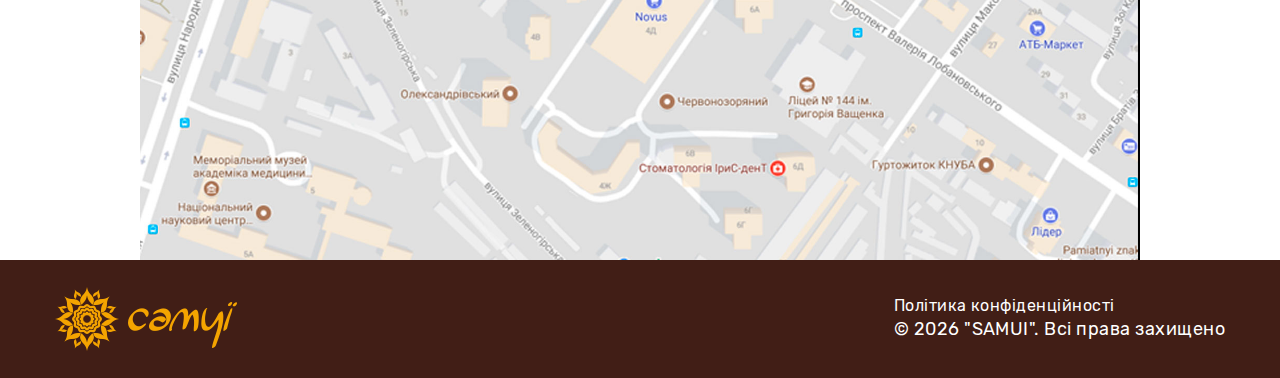
==== commit b4c0dffe: "17.10" ====
--- a/index.html
+++ b/index.html
@@ -53,6 +53,7 @@
 	</div>
 	<!-- main -->
 	<main>
+		<a class="scroll" href="#price"><i class="fa fa-chevron-down" aria-hidden="true"></i></a>
 		<div class="container relative">
 			<div class="toggle_btn">
 				<span class="sandwich">
@@ -100,7 +101,7 @@
 	</div>
 
 
-	<section id="gallery" class="gallery">
+	<!-- <section id="gallery" class="gallery">
 		<div class="container">
 			<h3>Фото салону</h3>
 			<div class="gallery_wrapper">
@@ -130,7 +131,7 @@
 				</div>
 			</div>
 		</div>
-	</section>
+	</section> -->
 
 	<section id="price" class="price">
 		<div class="container">
@@ -188,6 +189,7 @@
 				<div class="col-sm-6 col-md-5">
 					<h3 class="yellow">Подарунковий <br>сертифікат</h3>
 					<p>Це найкраща можливість зробити приємний та корисний подарунок</p>
+					<p class="gift_exp">Термін дії сертифікату - 6 місяців з дня купівлі. Сертифікат потрібно пред’явити адміністратору салона перед початком масажу.</p>
 				</div>
 			</div>
 		</div>
@@ -197,8 +199,8 @@
 		<div class="container">
 			<h3>Персонал</h3>
 			<div class="row">
-				<div class="col-sm-5 col-md-5">
-					<!-- <img src="img/personal_1.jpg" alt=""> -->
+				<div class="col-sm-5 col-md-5 photo">
+					<img src="img/personal_1.jpg" alt="">
 					<h4>Майстер Енні <br><span>сертифікований масажист</span></h4>
 					<p>рік народження – 1986 р. <br>зріст – 153 см, вага – 65 кг.</p>
 				</div>
@@ -207,8 +209,8 @@
 				</div>
 			</div>
 			<div class="row">
-				<div class="col-sm-5 col-md-5">
-					<!-- <img src="img/personal_1.jpg" alt=""> -->
+				<div class="col-sm-5 col-md-5 photo">
+					<img src="img/personal_2.jpg" alt="">
 					<h4>Майстер Бі <br><span>сертифікований масажист</span></h4>
 					<p>рік народження – 1982 р. <br>зріст – 151 см, вага – 55 кг.</p>
 				</div>
--- a/css/main.css
+++ b/css/main.css
@@ -34,7 +34,7 @@
 .next {
 	font-size: 40px;
 	color: #e0a326;
-	right: 0;
+	left: 60%;
 }
 .next:hover {
 	background-image: url("../img/next_hover.png");
@@ -42,7 +42,7 @@
 .prev {
 	font-size: 40px;
 	color: #e0a326;
-	left: 0;
+	right: 60%;
 }
 .prev:hover {
 	background-image: url("../img/prev_hover.png");
@@ -177,6 +177,7 @@
 	margin-top: 0;
 	margin-bottom: 2.5rem;
 	color: #762b10;
+	text-transform: uppercase;
 }
 section h3.yellow {
 	color: #e0a326;
@@ -327,6 +328,7 @@
 	line-height: 4.6rem;
 	font-weight: 500;
 	text-align: center;
+	text-transform: uppercase;
 }
 h1{
 	font: 5rem "PlayfairDisplay", sans-serif;
@@ -345,6 +347,20 @@
 	background-repeat: no-repeat;
 	background-position: center top;
 	padding-top: 15px;
+	position: relative;
+}
+main i {
+	position: absolute;
+	bottom: 20px;
+	left: 0;
+	right: 0;
+	width: 40px!important;
+	z-index: 20;
+	height: 40px;
+	margin: auto;
+	width: auto;
+	text-align: center;
+	font-size: 40px!important;
 }
 main .container {
 	height: 100%;
@@ -417,7 +433,7 @@
 .lang {
 	position: absolute;
 	right: 0;
-	top: 15px;
+	top: 8px;
 }
 .lang li {
 	text-transform: uppercase;
@@ -434,6 +450,7 @@
 	background-color: #411e16;
 	height: 70px;
 	color: #e0a326;
+	display: none;
 }
 .menu--scrolled {
 	position: fixed;
@@ -452,15 +469,17 @@
 }
 .logo {
 	width: 16.66666667%;
+	height: 100%;
 }
 .logo img {
 	position: relative;
 	top: 5px;
+	max-height: 100%;
 }
 .top_menu {
 	position: absolute;
 	right: 0;
-	top: 20px;
+	top: 10px;
 }
 .top_menu div {
 	float: left;
@@ -539,7 +558,7 @@
 	color: #c78f23;
 }
 .menu--scrolled_wrapper {
-	height: 160px;
+	height: 110px;
 	display: -webkit-box;
 	display: -moz-box;
 	display: -ms-flexbox;
@@ -645,10 +664,10 @@
 	-moz-box-shadow: 0px 0px 12px rgba(0,0,0,.7);
 	-ms-box-shadow: 0px 0px 12px rgba(0,0,0,.7);
 	box-shadow: 0px 0px 12px rgba(0,0,0,.7);
-	-webkit-border-radius: 3px;
+	/*-webkit-border-radius: 3px;
 	-moz-border-radius: 3px;
 	-ms-border-radius: 3px;
-	border-radius: 3px;
+	border-radius: 3px;*/
 	border: 1px solid #fff;
 }
 .price {
@@ -714,6 +733,13 @@
 	font-size: 3.4rem;
 	color: #e0a326;
 }
+.gift p.gift_exp {
+	line-height: 3rem;
+	font-size: 2rem;
+	color: #cfb5ac;
+	font-weight: normal;
+	margin-top: 2rem;
+}
 .personal {
 	color: #762b10;
 	letter-spacing: .03em;
@@ -728,6 +754,10 @@
 .personal .cert img {
 	width: 100%;
 	max-width: 670px;
+}
+.personal .photo img {
+	width: 100%;
+	max-width: 210px;
 }
 .personal h3 {
 	margin-bottom: 3.6rem;
@@ -841,13 +871,13 @@
 .contact {
 	text-align: center;
 	background-color: #411e16;
-	padding: 5rem 0 6rem;
+	padding: 4rem 0 3rem;
 }
 .contact p {
 	color: #d5c2b3;
-	font-size: 2.8rem;
+	font-size: 2rem;
 	line-height: 3.6rem;
-	margin-bottom: 1.5rem;
+	margin-bottom: 1rem;
 }
 .contact p a {
 	position: relative;
@@ -873,8 +903,12 @@
 }
 .map {
 	padding: 0;
+	height: 400px;
 }
 .map img {
 	display: block;
 	width: 100%;
+	height: 100%;
+	width: auto;
+	margin: 0 auto;
 }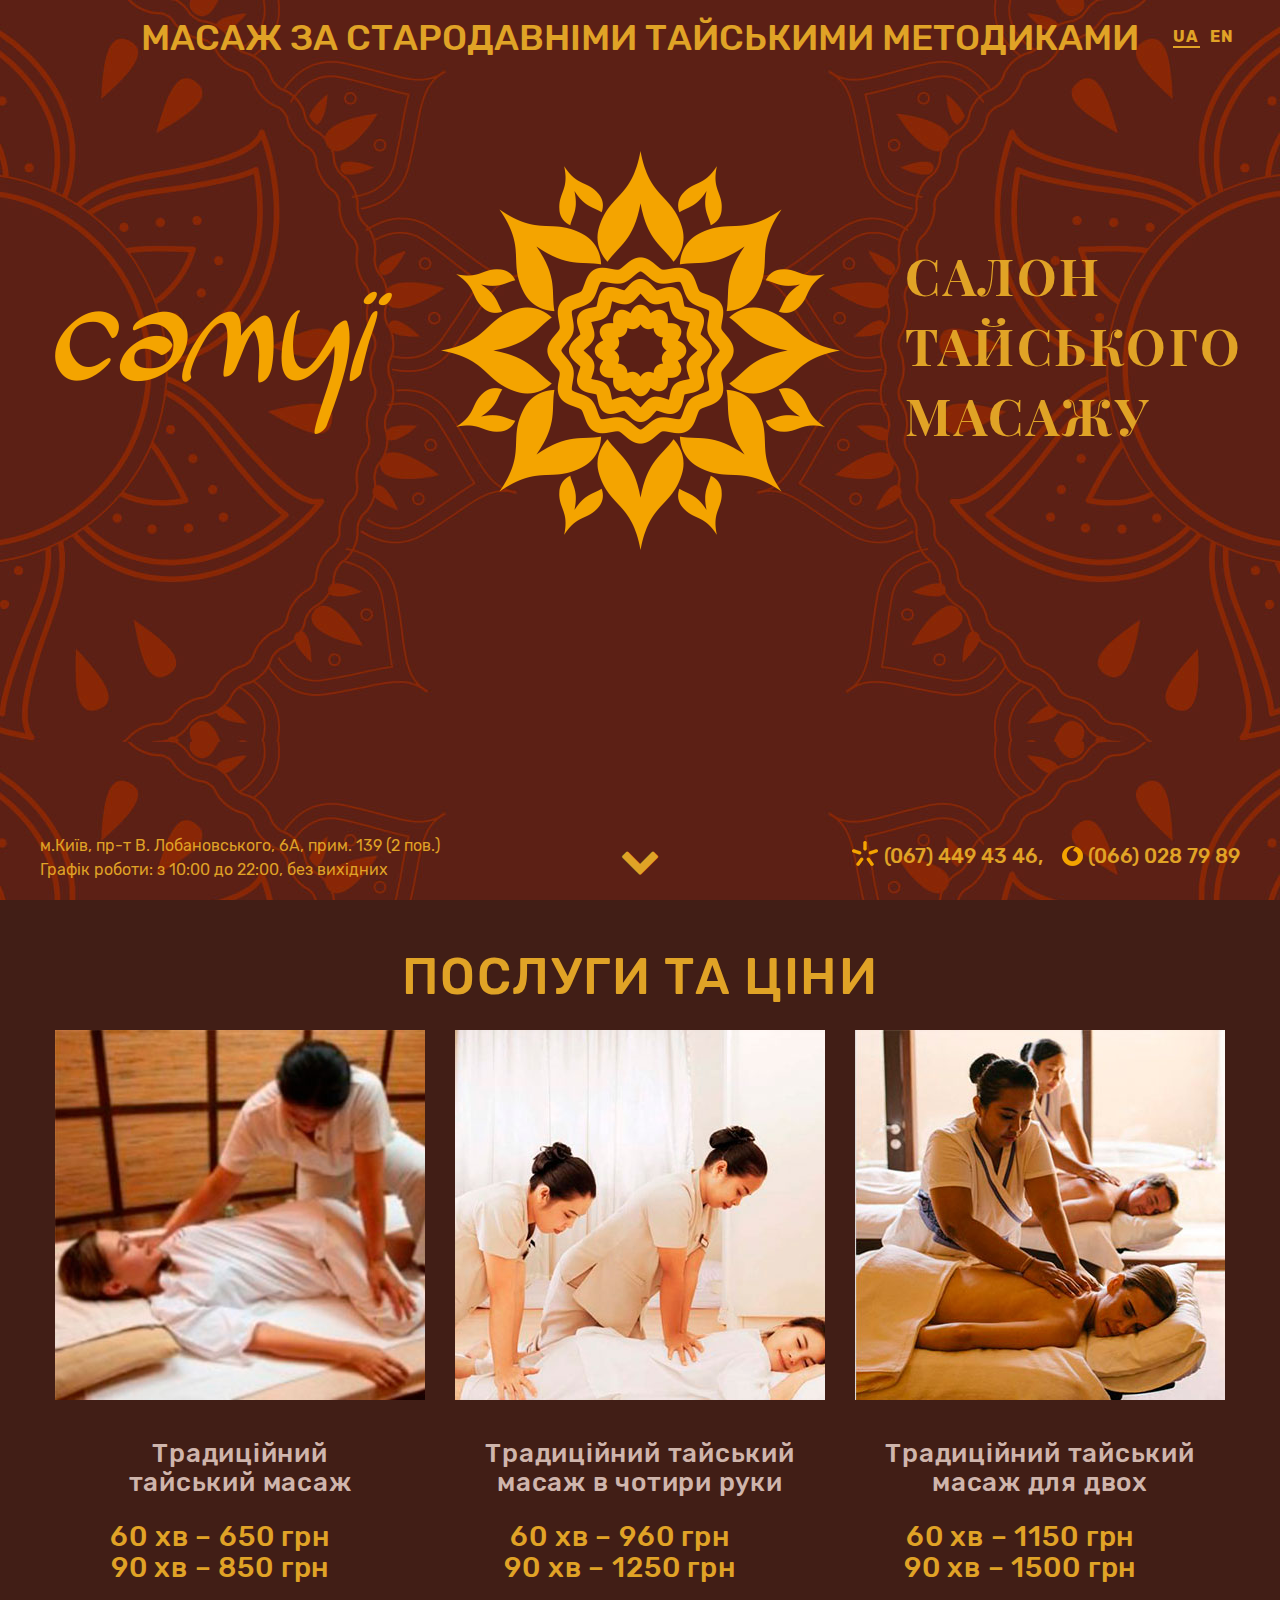
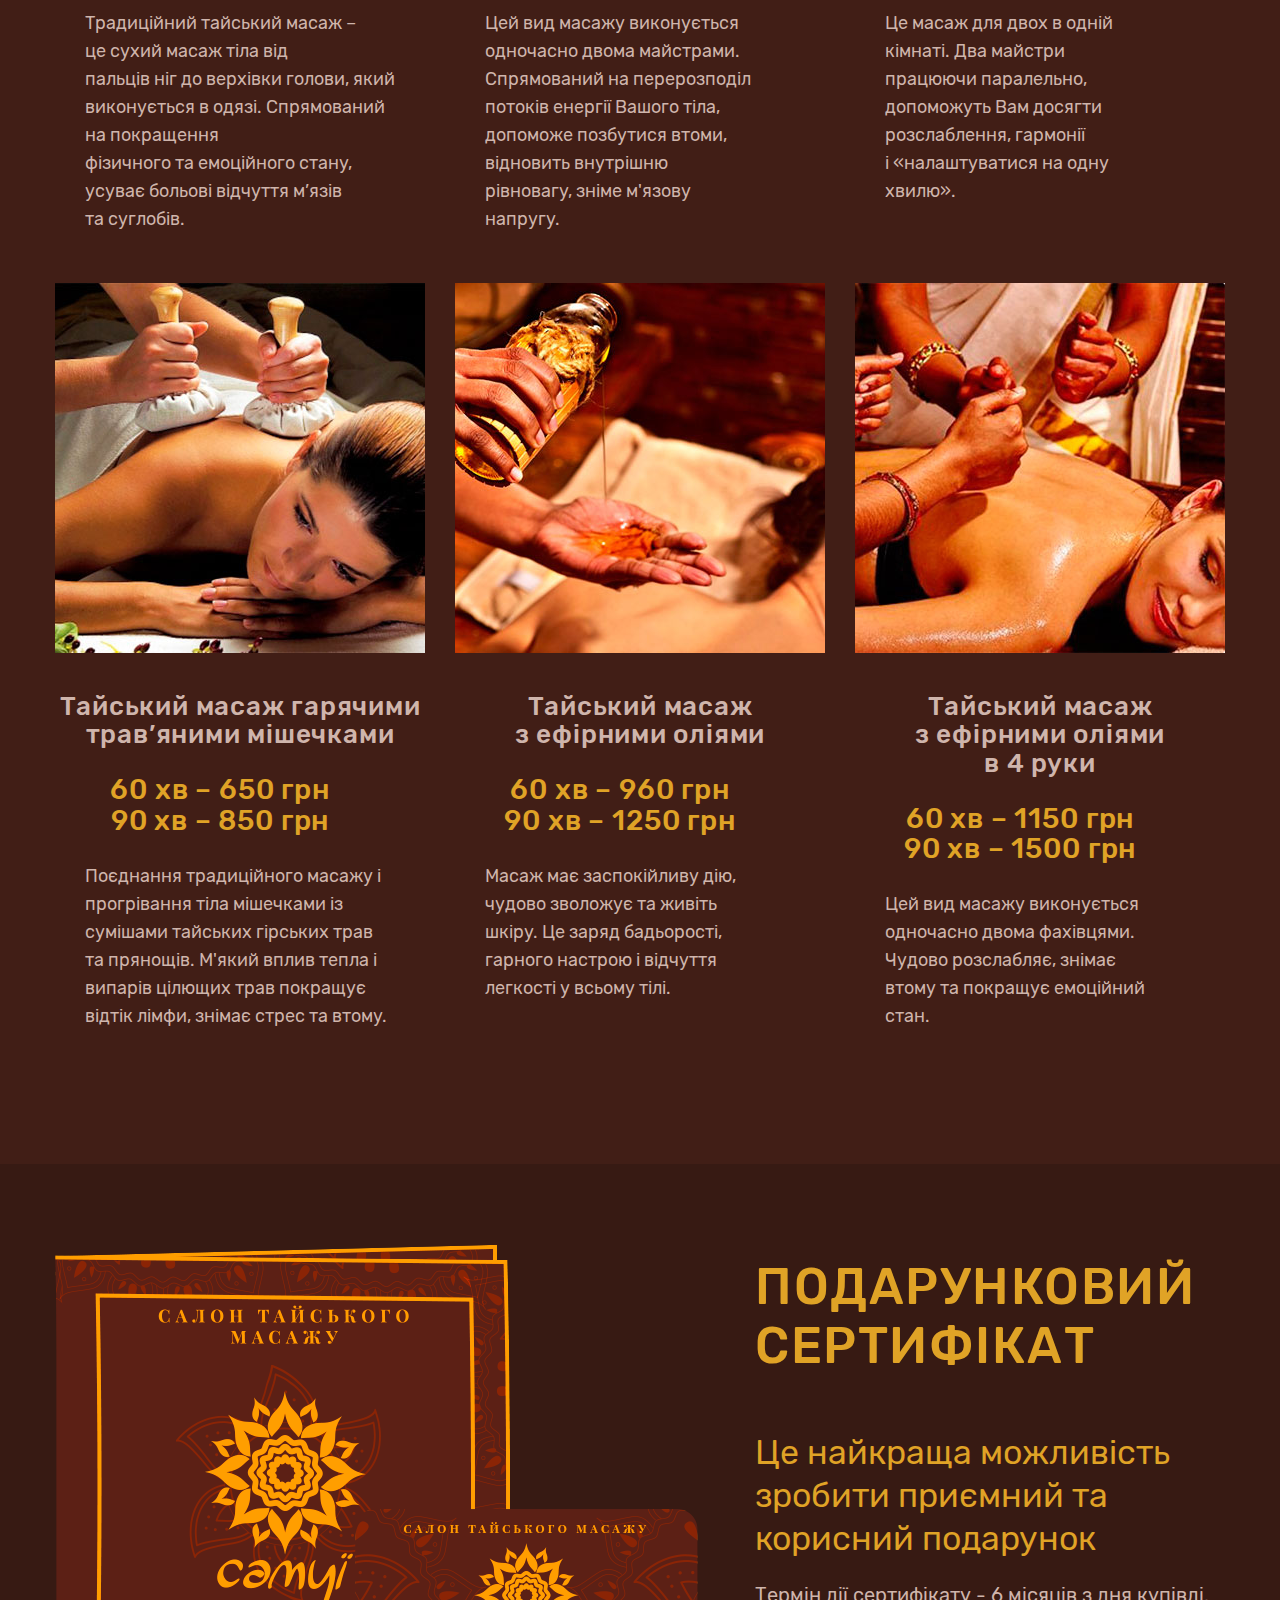
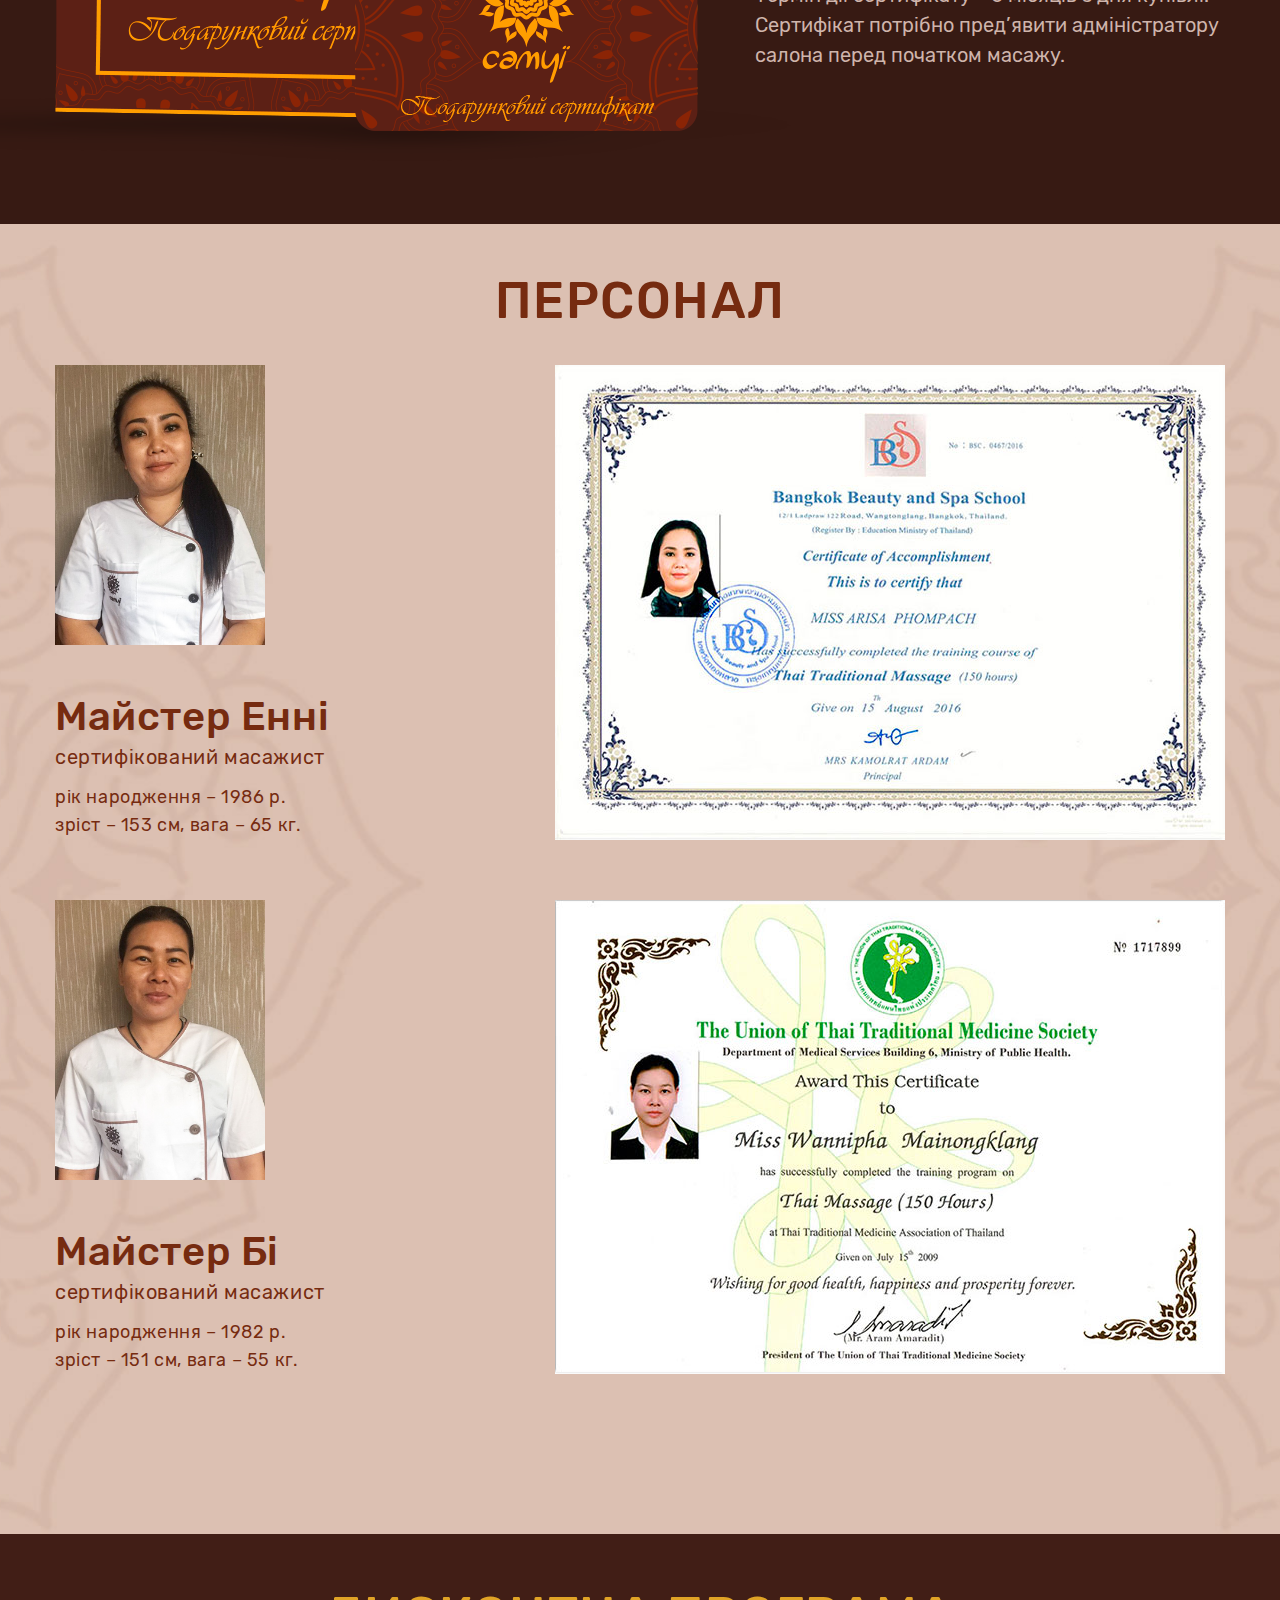
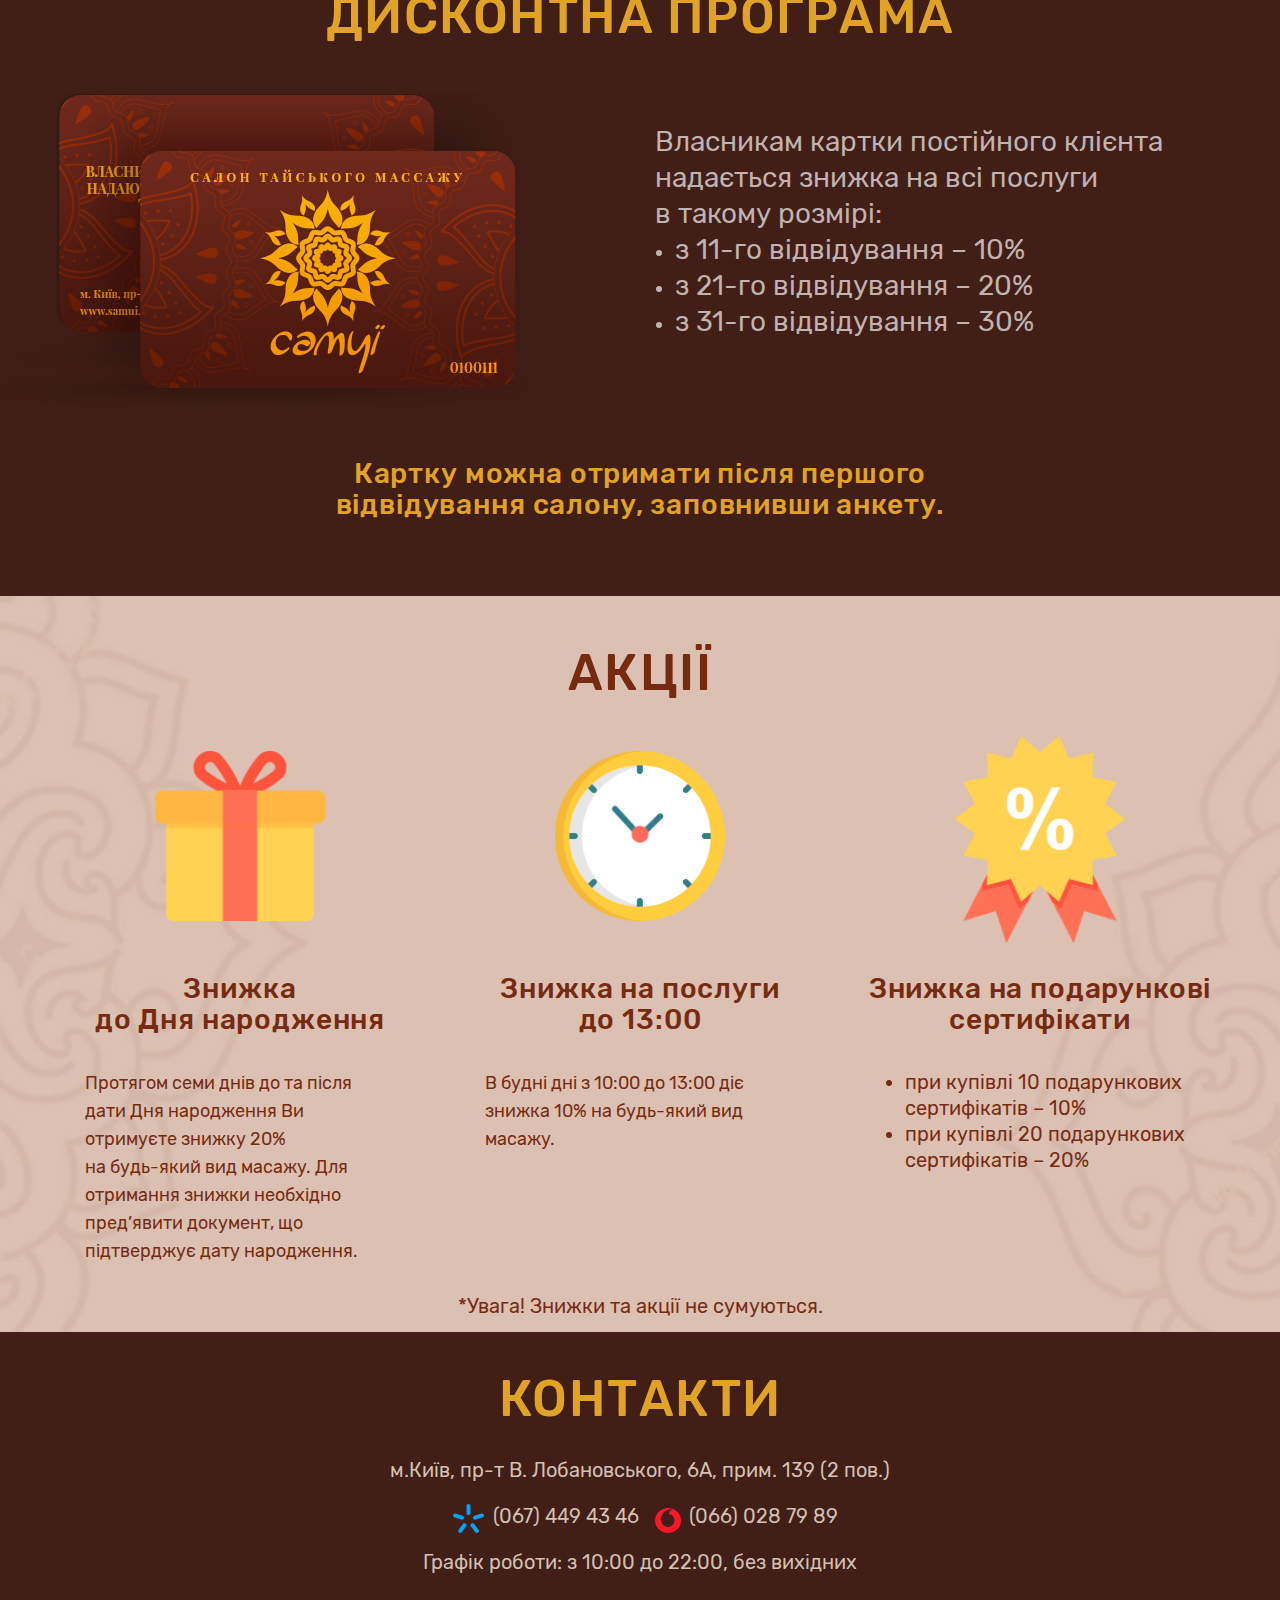
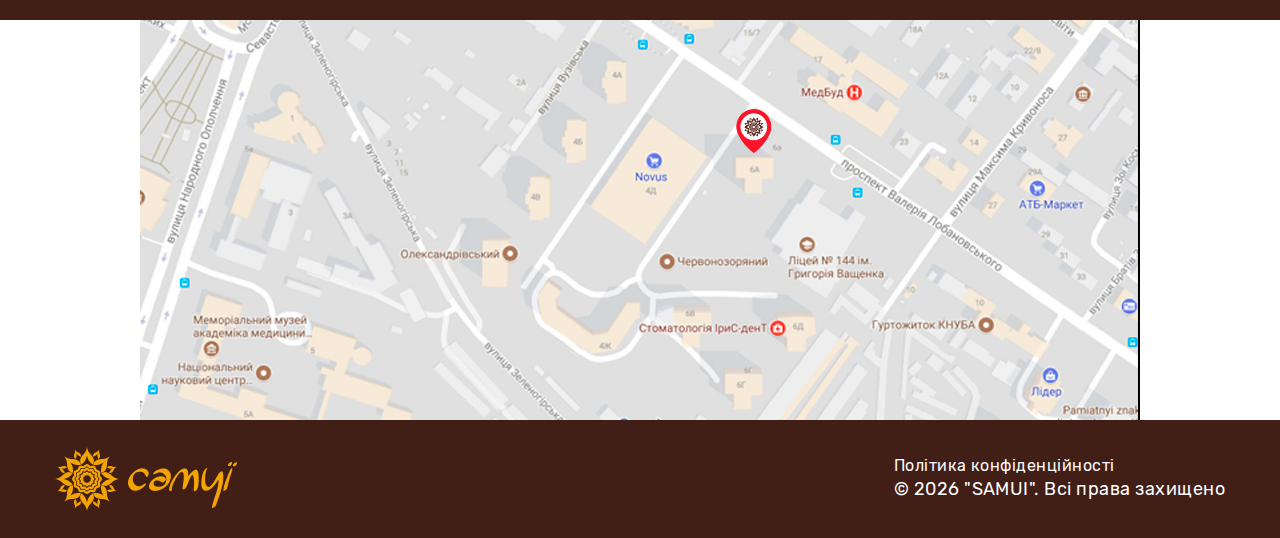
==== commit 693169aa: "photo master" ====
--- a/index.html
+++ b/index.html
@@ -200,7 +200,7 @@
 			<h3>Персонал</h3>
 			<div class="row">
 				<div class="col-sm-5 col-md-5 photo">
-					<img src="img/personal_1.jpg" alt="">
+					<img src="img/personal_1_.jpg" alt="">
 					<h4>Майстер Енні <br><span>сертифікований масажист</span></h4>
 					<p>рік народження – 1986 р. <br>зріст – 153 см, вага – 65 кг.</p>
 				</div>
@@ -210,7 +210,7 @@
 			</div>
 			<div class="row">
 				<div class="col-sm-5 col-md-5 photo">
-					<img src="img/personal_2.jpg" alt="">
+					<img src="img/personal_2_.jpg" alt="">
 					<h4>Майстер Бі <br><span>сертифікований масажист</span></h4>
 					<p>рік народження – 1982 р. <br>зріст – 151 см, вага – 55 кг.</p>
 				</div>
--- a/css/main.css
+++ b/css/main.css
@@ -156,6 +156,7 @@
 		font-size: 23px;
 	}
 }
+
 section {
 	padding-top: 5rem;
 	position: relative;
@@ -343,8 +344,9 @@
 main {
 	background-image: url("../img/main.jpg");
 	color: #e0a326;
-	height: 740px;
-	background-repeat: no-repeat;
+	height: 100vh;
+	background-color: #5c2015;
+	/*background-repeat: no-repeat;*/
 	background-position: center top;
 	padding-top: 15px;
 	position: relative;
@@ -366,7 +368,7 @@
 	height: 100%;
 }
 .main_content {
-	margin-top: 12rem;
+	margin-top: 10vh;
 }
 .main_contact {
 	position: absolute;
@@ -911,4 +913,5 @@
 	height: 100%;
 	width: auto;
 	margin: 0 auto;
+	max-width: 100%;
 }--- a/css/media.css
+++ b/css/media.css
@@ -5,6 +5,9 @@
 	html {
 		font-size: 9px;
 	}
+	.top_desc {
+		font-size: 3rem;
+	}
 	.main_content img {
 		max-width: 600px;
 	}
@@ -124,6 +127,9 @@
 	}
 	main {
 		height: auto;
+	}
+	main i {
+		bottom: 10px;
 	}
 	.main_contact {
 		display: none;
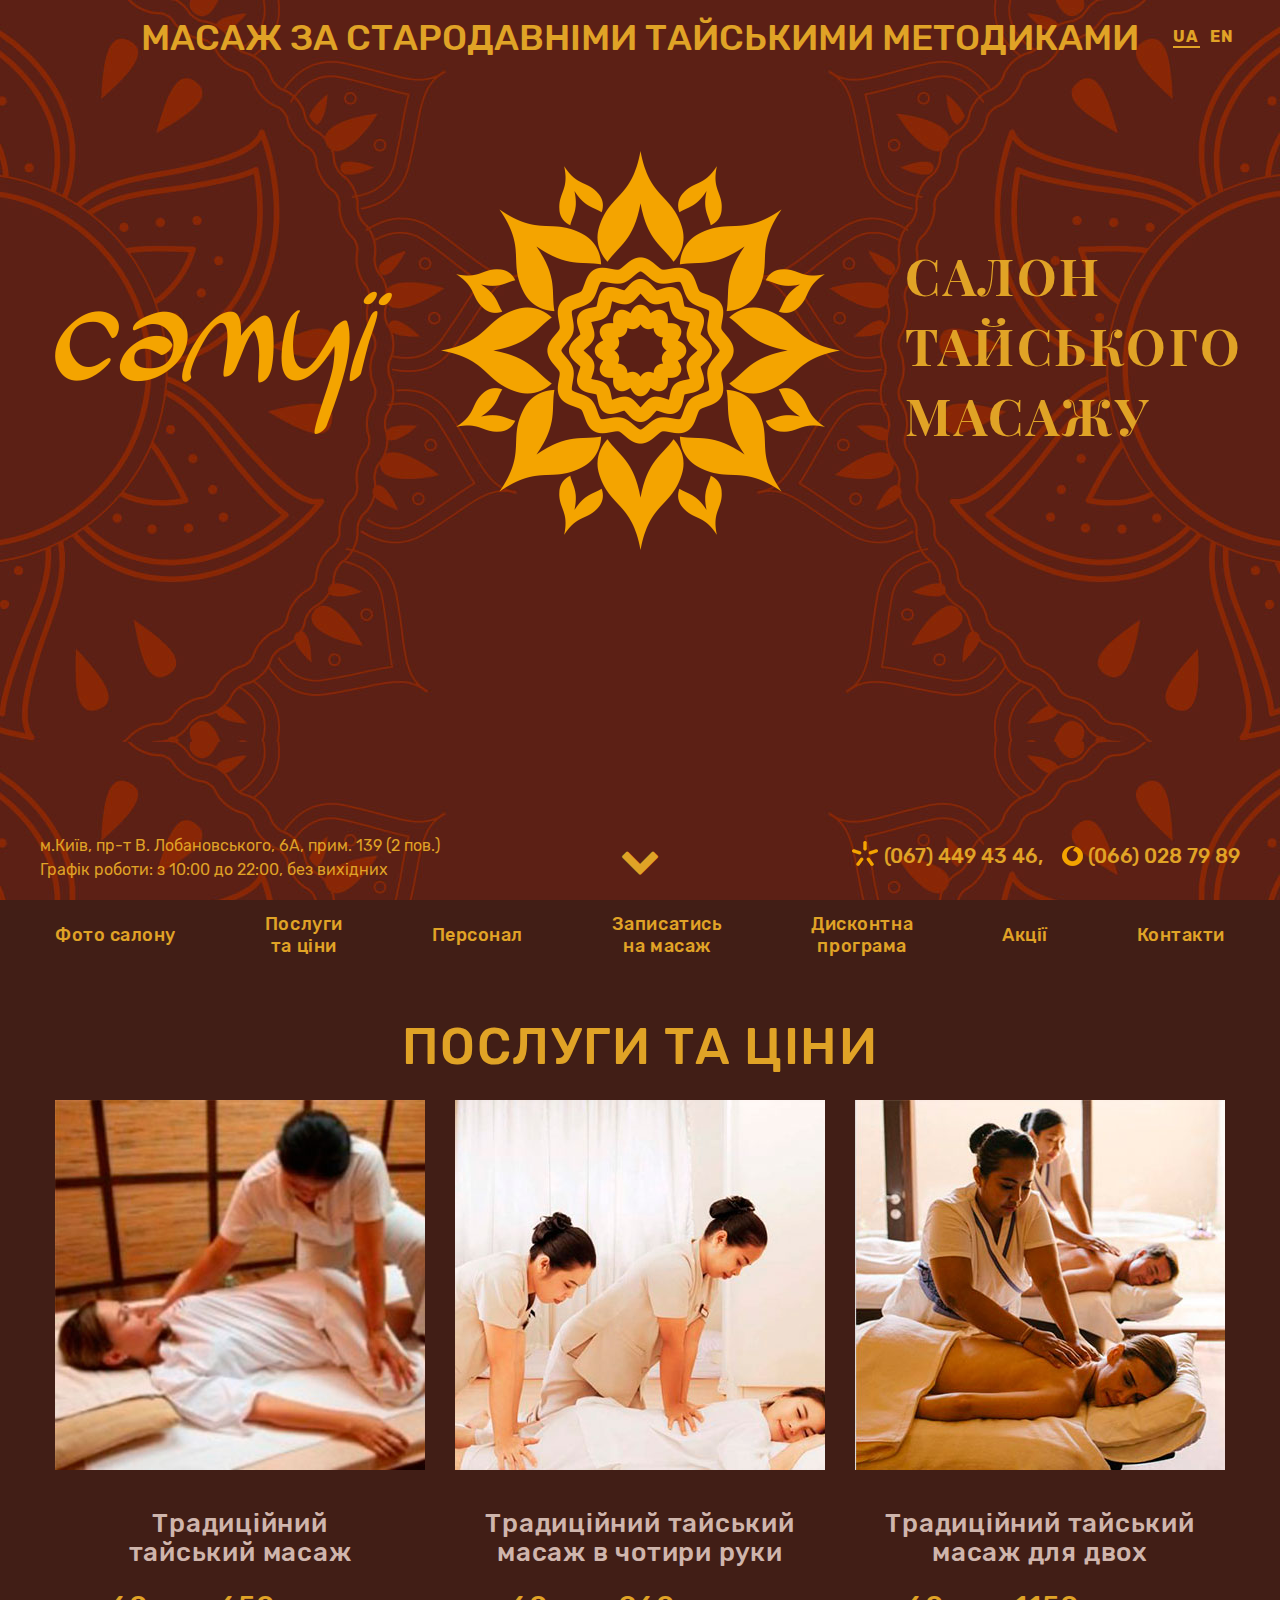
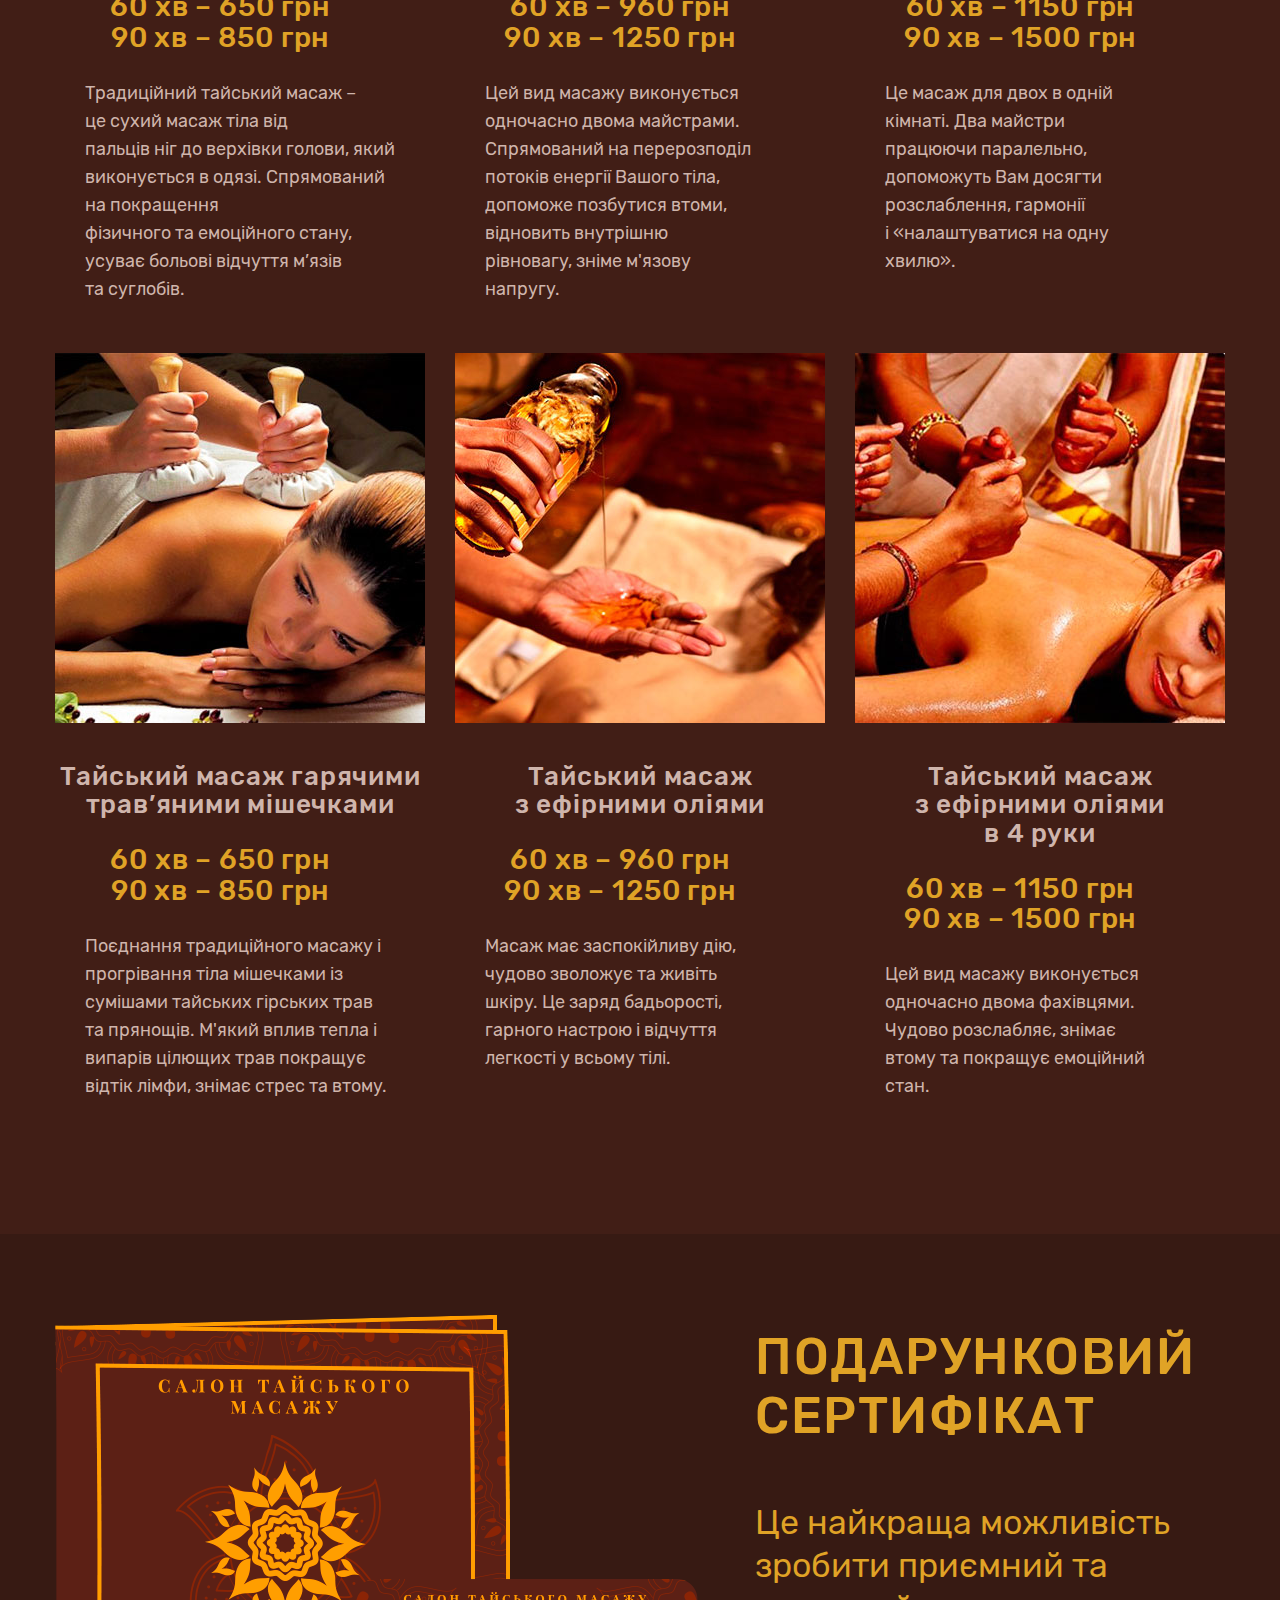
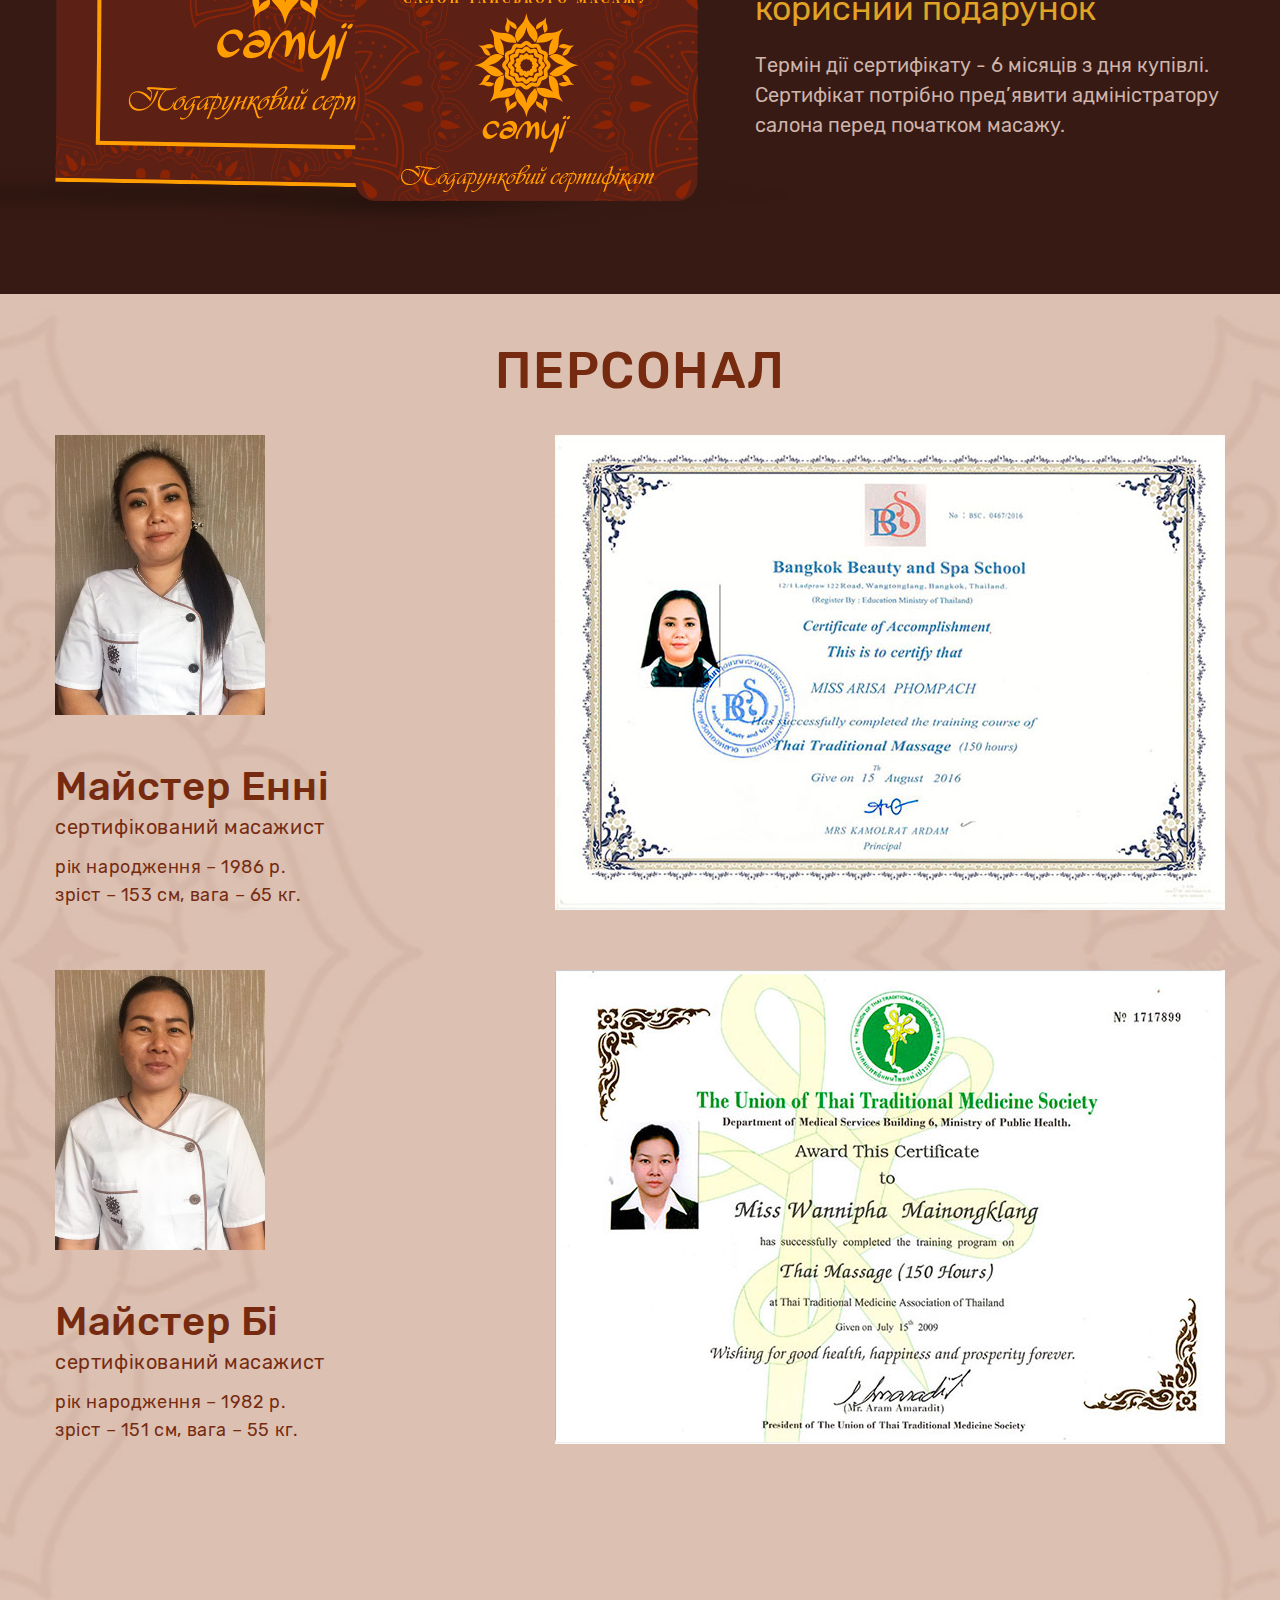
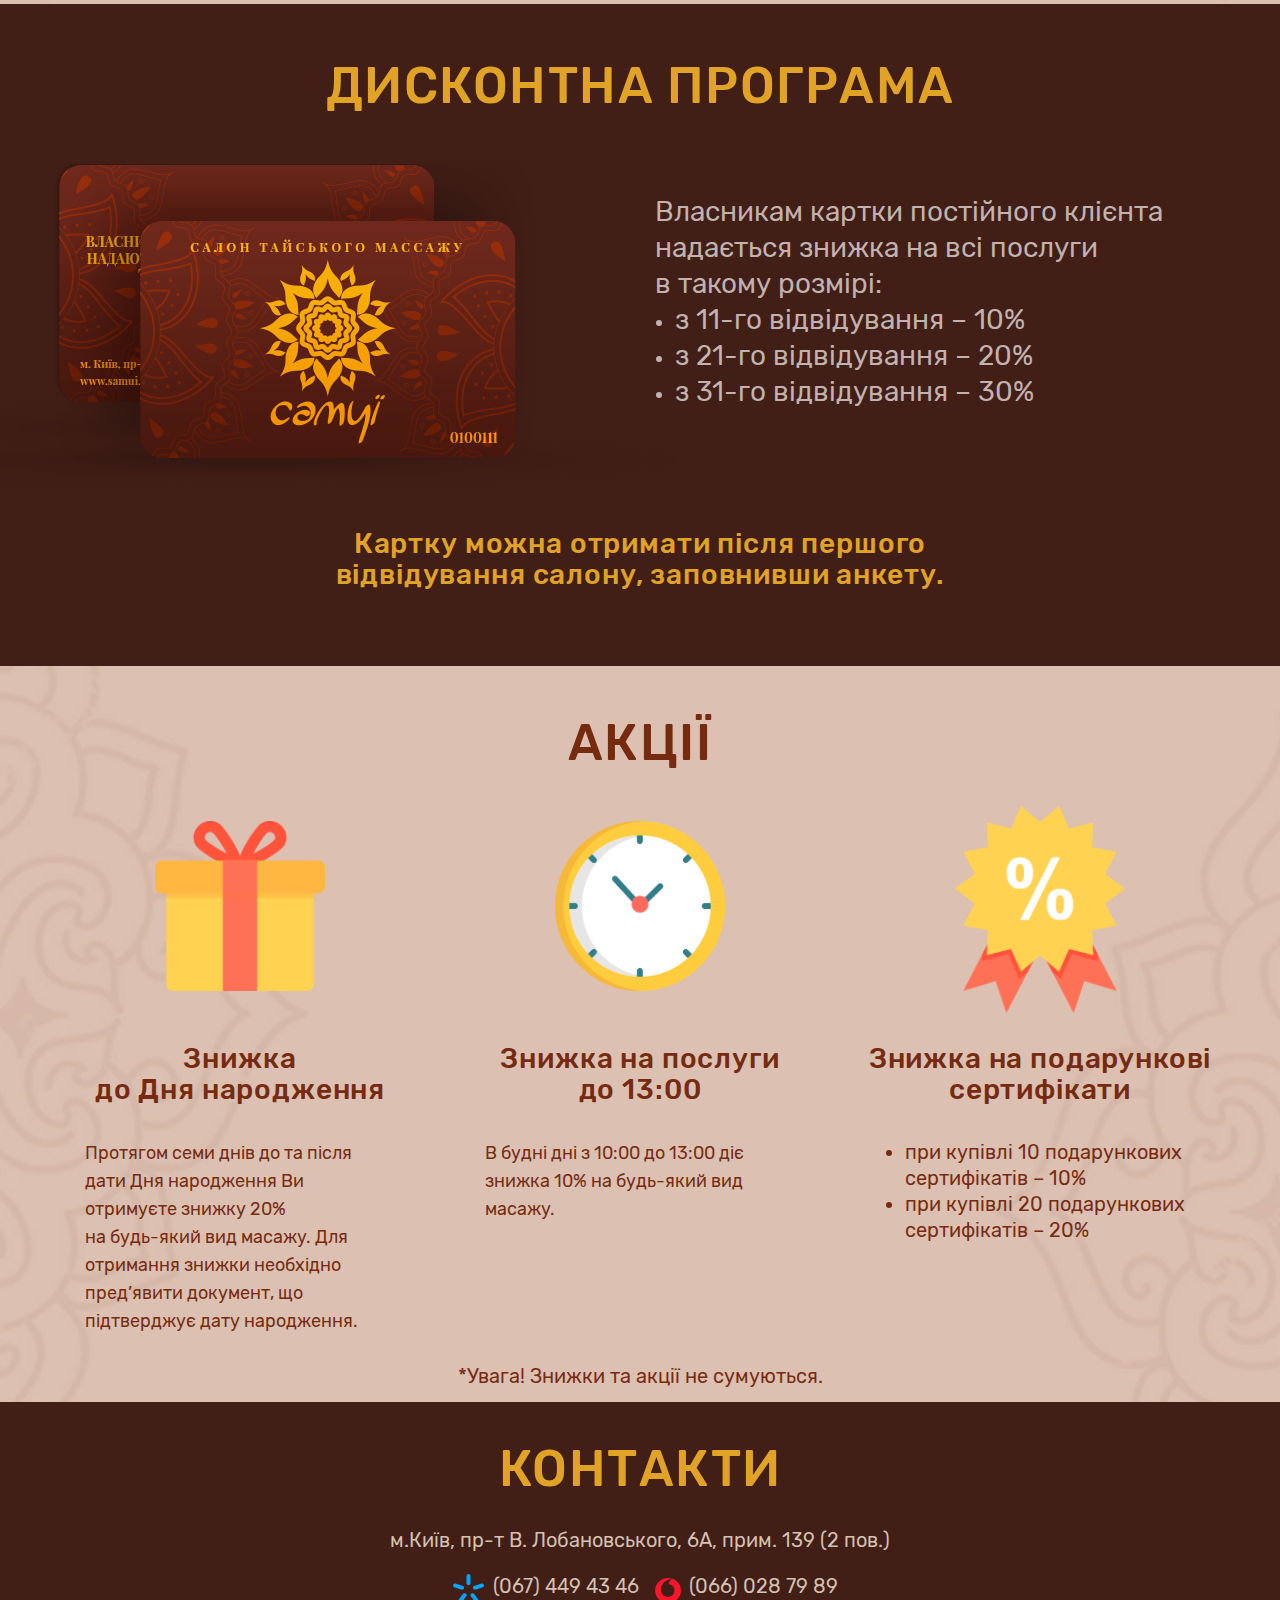
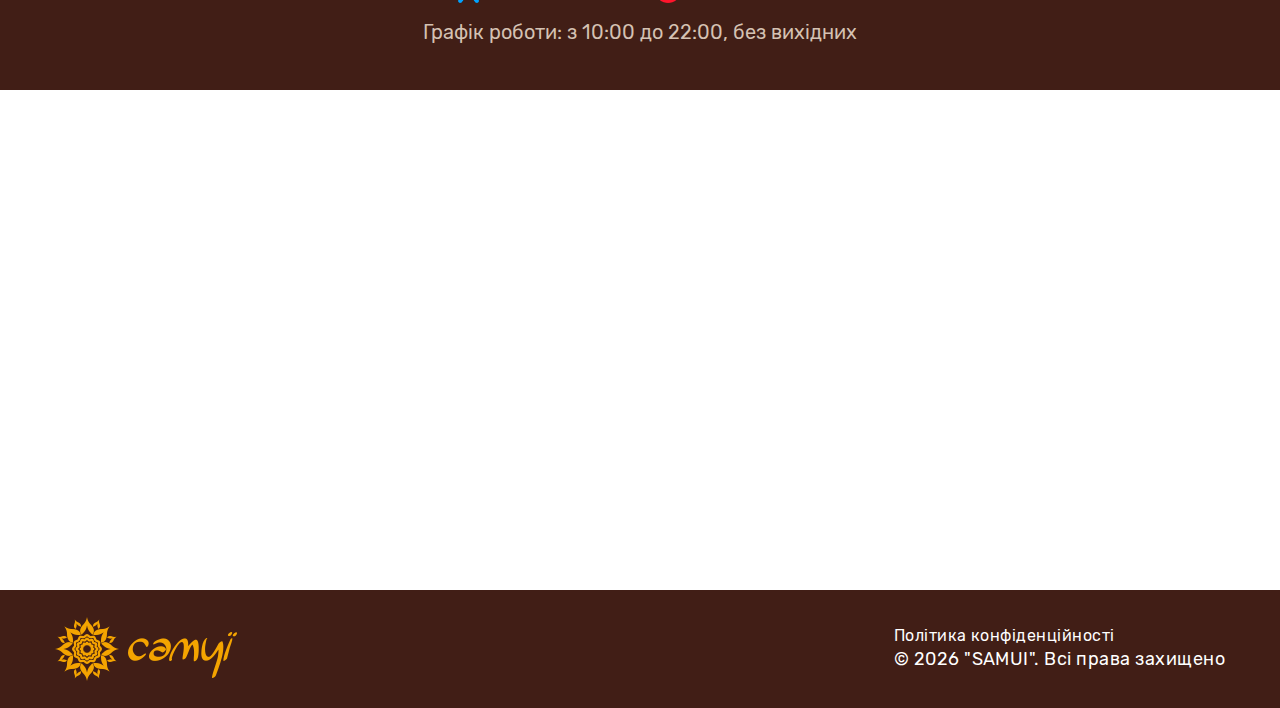
==== commit 26bb46fa: "google map" ====
--- a/index.html
+++ b/index.html
@@ -285,7 +285,8 @@
 	</section>
 
 	<section class="map">
-		<img src="img/map.jpg" alt="">
+		<!-- <img src="img/map.jpg" alt=""> -->
+		<iframe src="https://www.google.com/maps/embed?pb=!1m23!1m12!1m3!1d2541.9962824013114!2d30.46315631588593!3d50.42254089725628!2m3!1f0!2f0!3f0!3m2!1i1024!2i768!4f13.1!4m8!3e6!4m0!4m5!1s0x40d4ceb7d9d83d4f%3A0xab221b3f93e2db26!2z0L_RgNC-0YHQv9C10LrRgiDQktCw0LvQtdGA0ZbRjyDQm9C-0LHQsNC90L7QstGB0YzQutC-0LPQviwgNtCQLCDQmtC40ZfQsiwgMDMwMzc!3m2!1d50.4225375!2d30.465345!5e0!3m2!1sru!2sua!4v1508439642721" width="100%" height="100%" frameborder="0" style="border:0" allowfullscreen></iframe>
 	</section>
 
 	<footer>
--- a/css/main.css
+++ b/css/main.css
@@ -452,7 +452,7 @@
 	background-color: #411e16;
 	height: 70px;
 	color: #e0a326;
-	display: none;
+	/*display: none;*/
 }
 .menu--scrolled {
 	position: fixed;
@@ -905,7 +905,7 @@
 }
 .map {
 	padding: 0;
-	height: 400px;
+	height: 500px;
 }
 .map img {
 	display: block;
